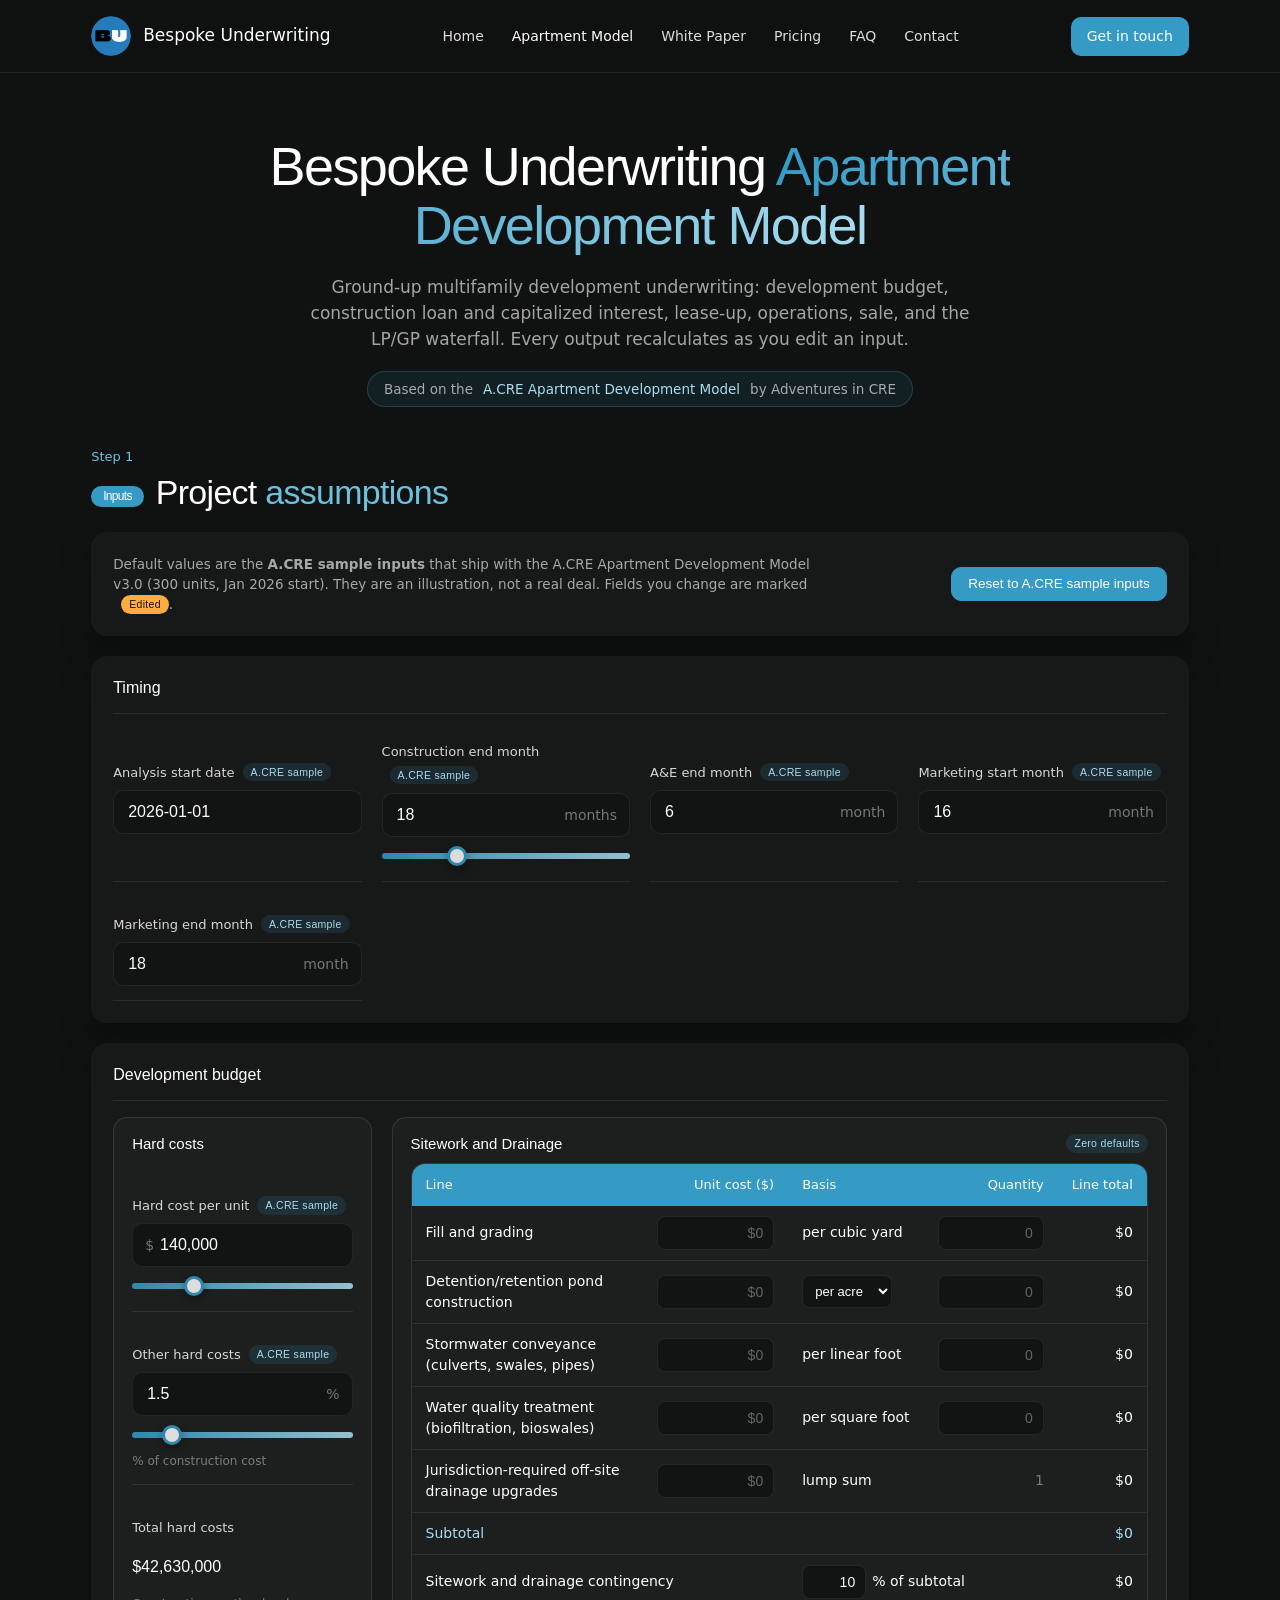
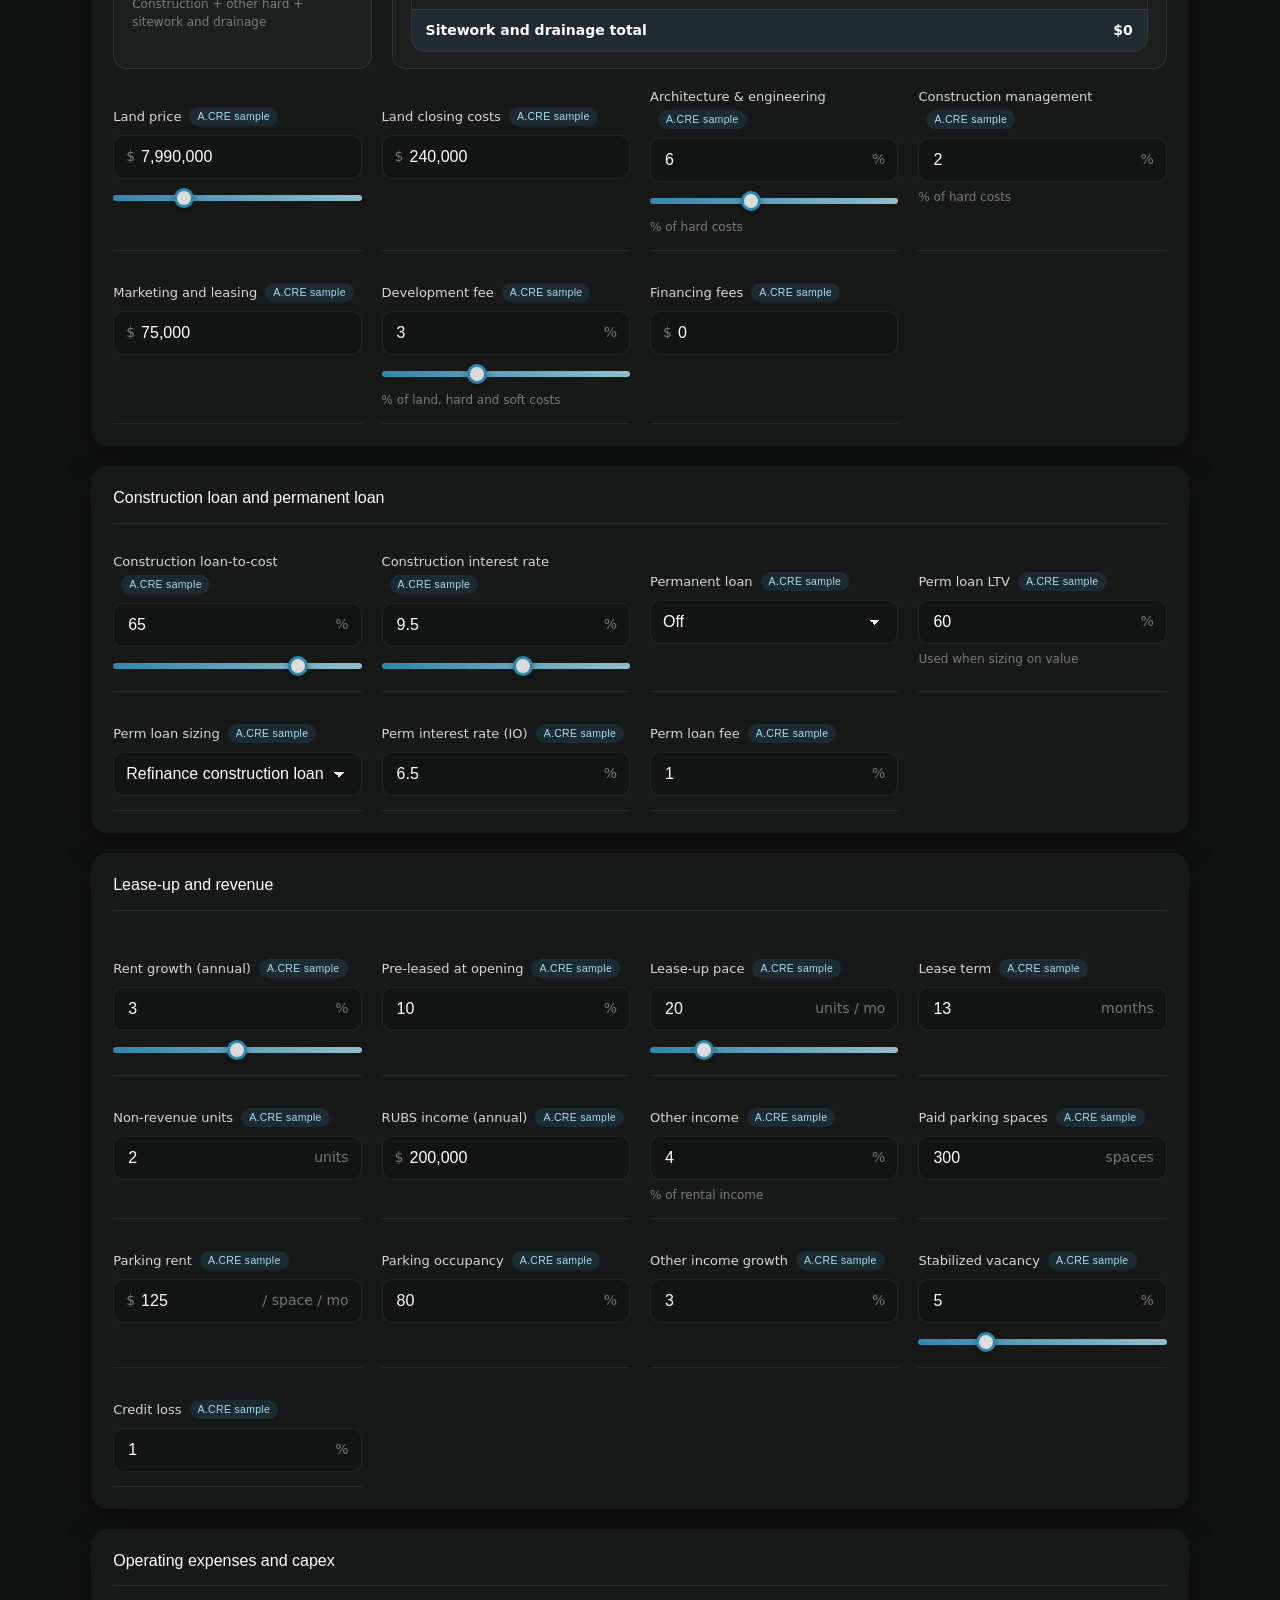
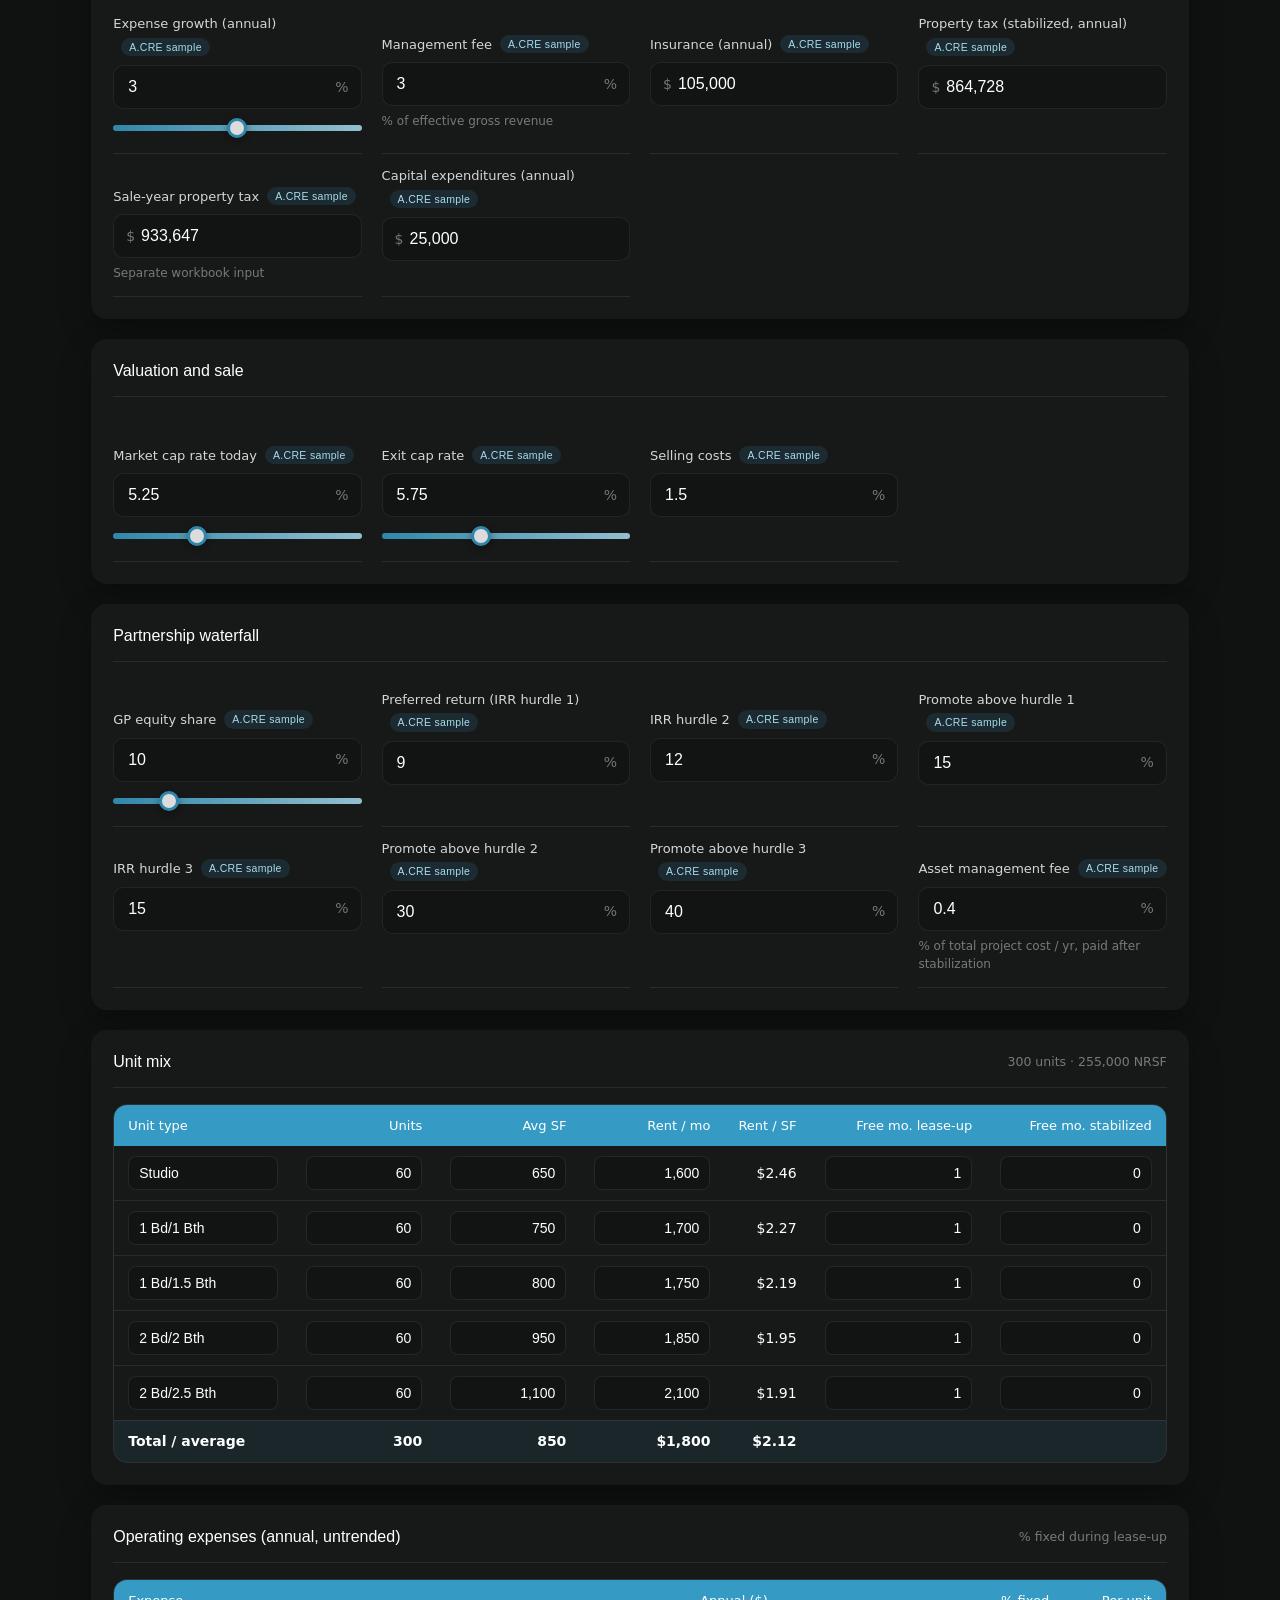
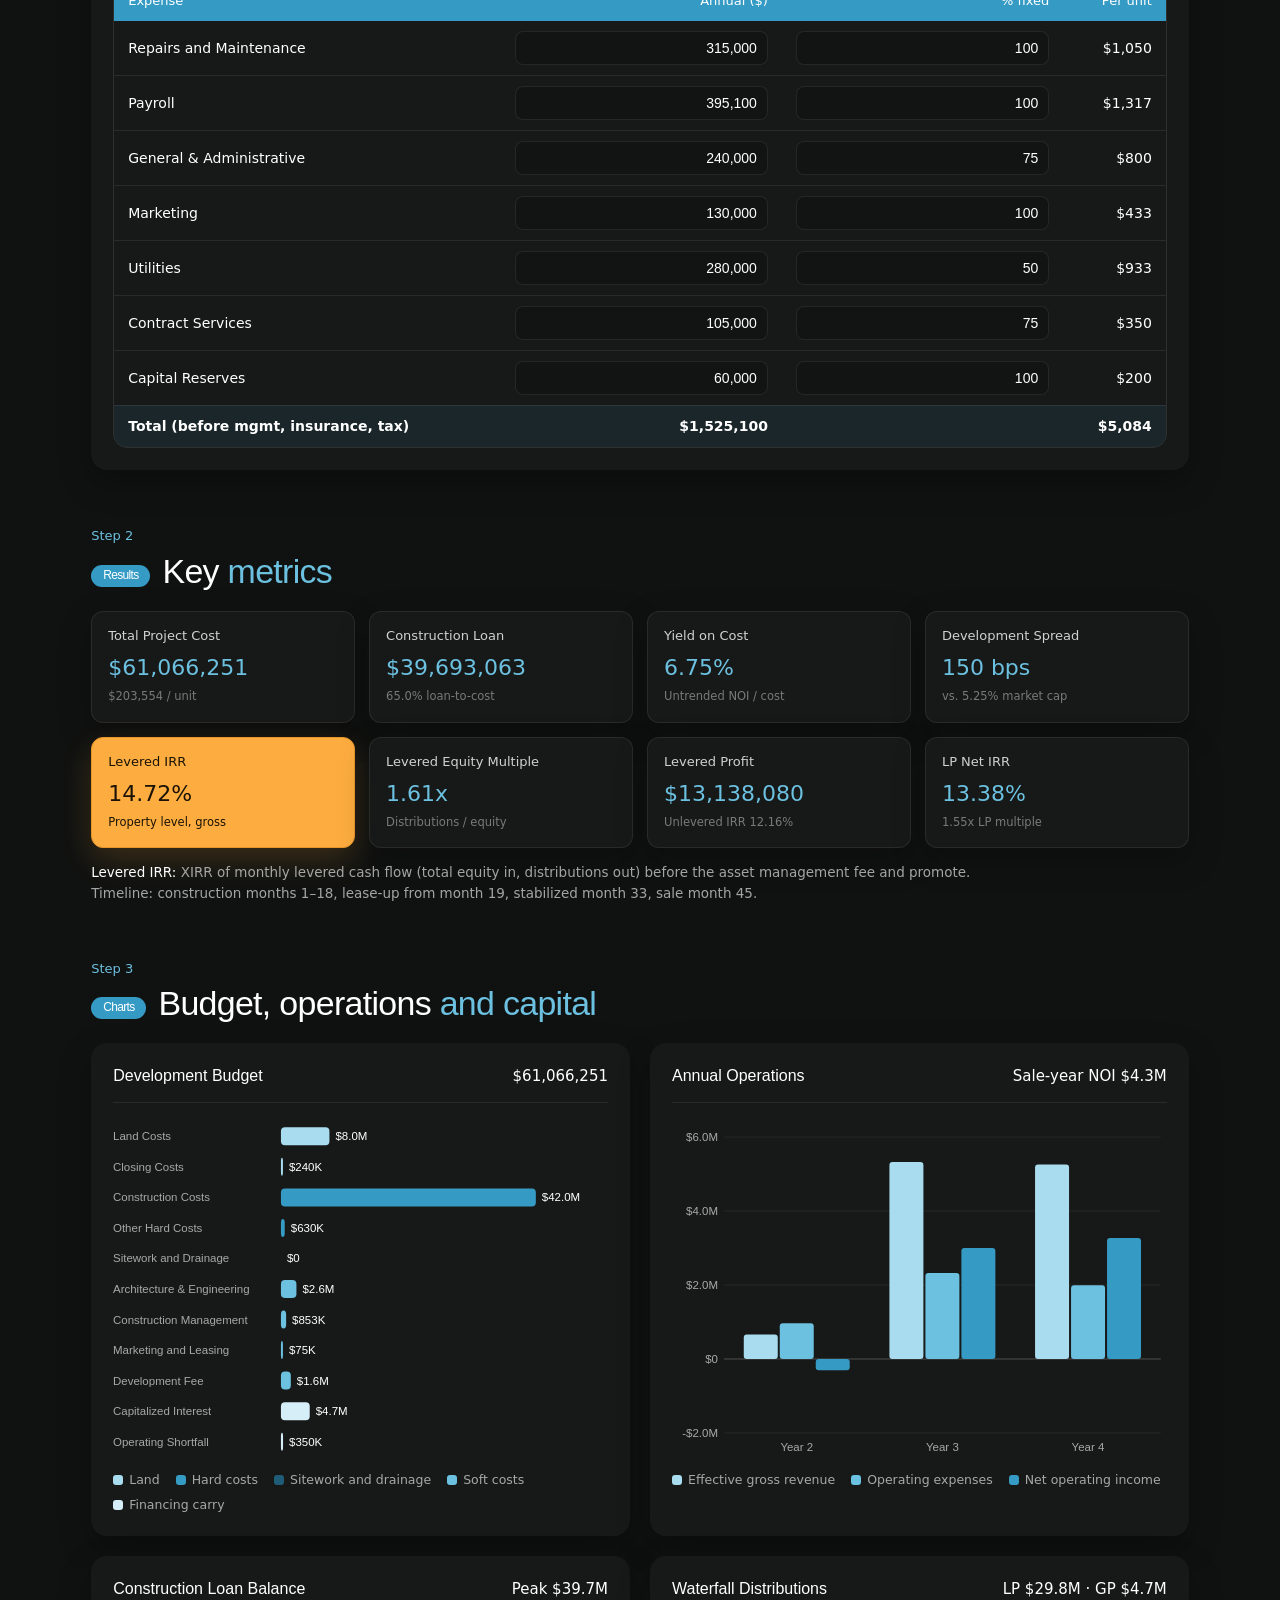
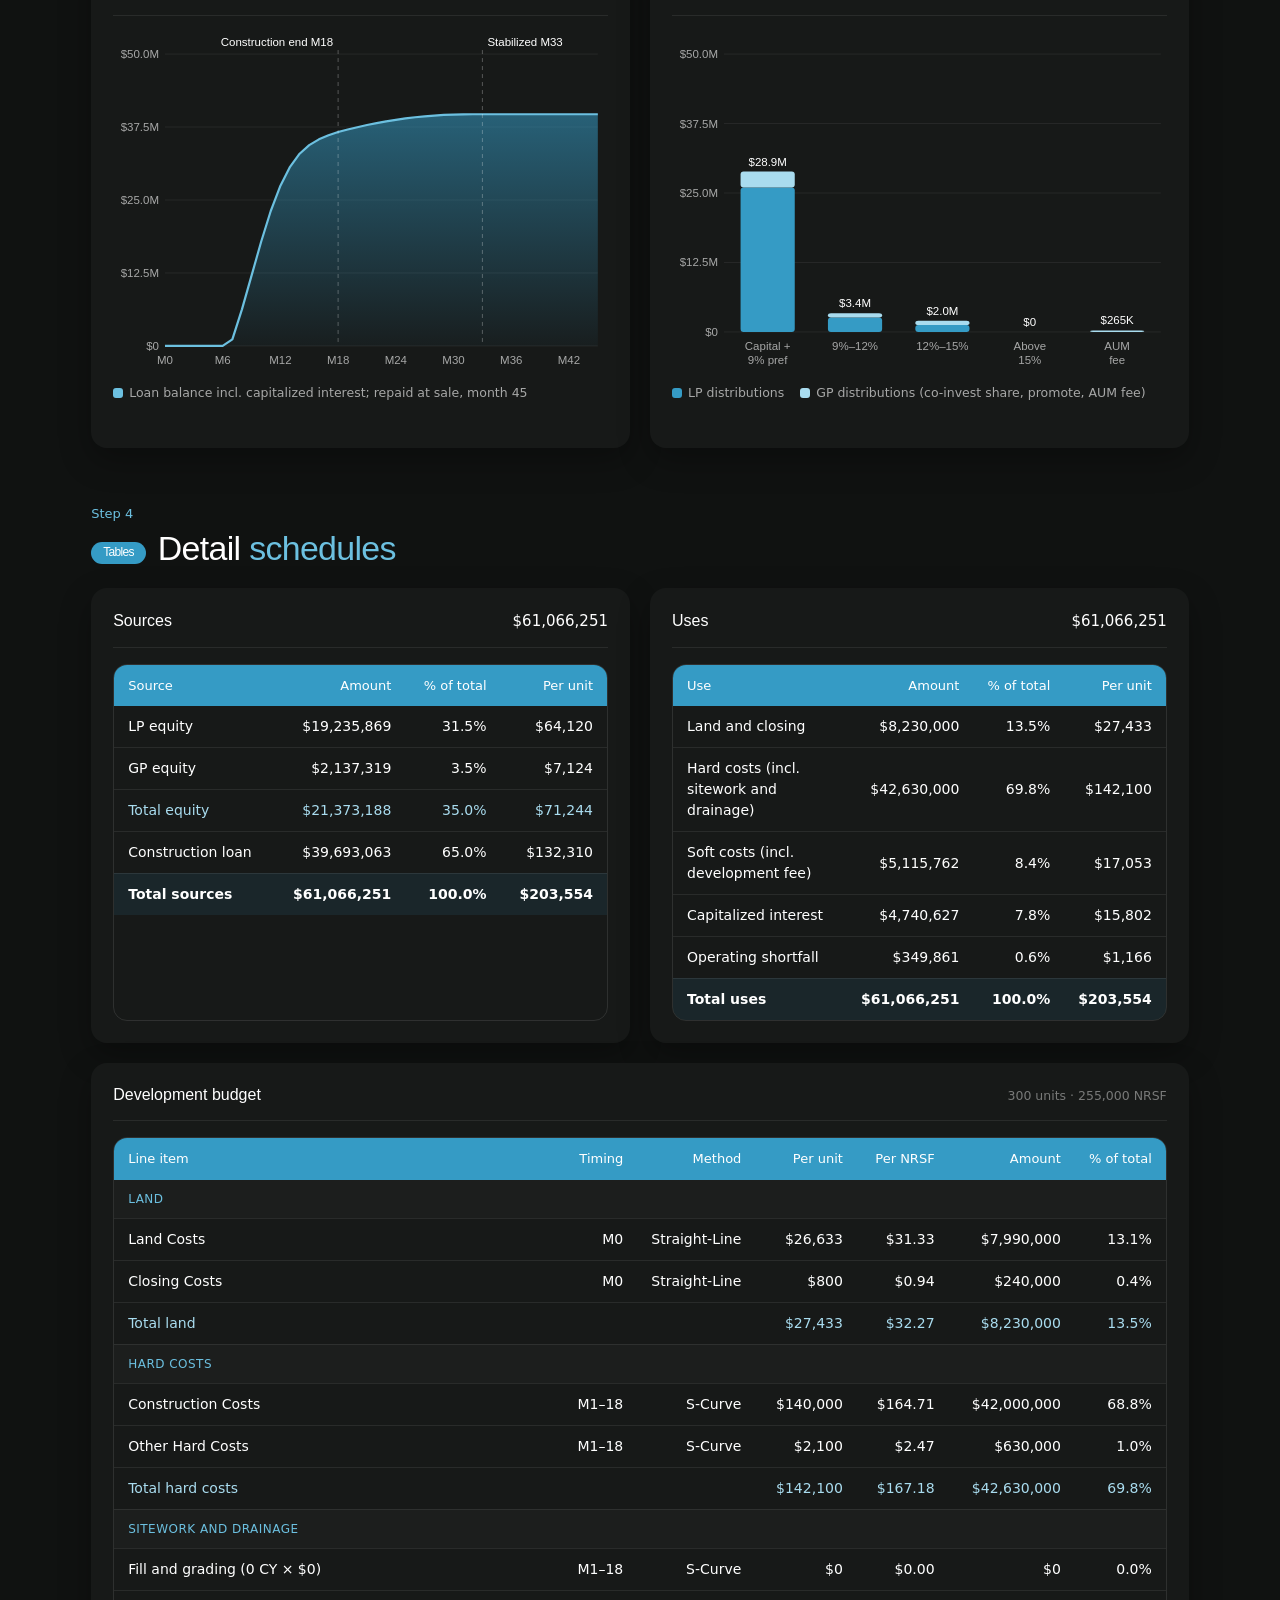
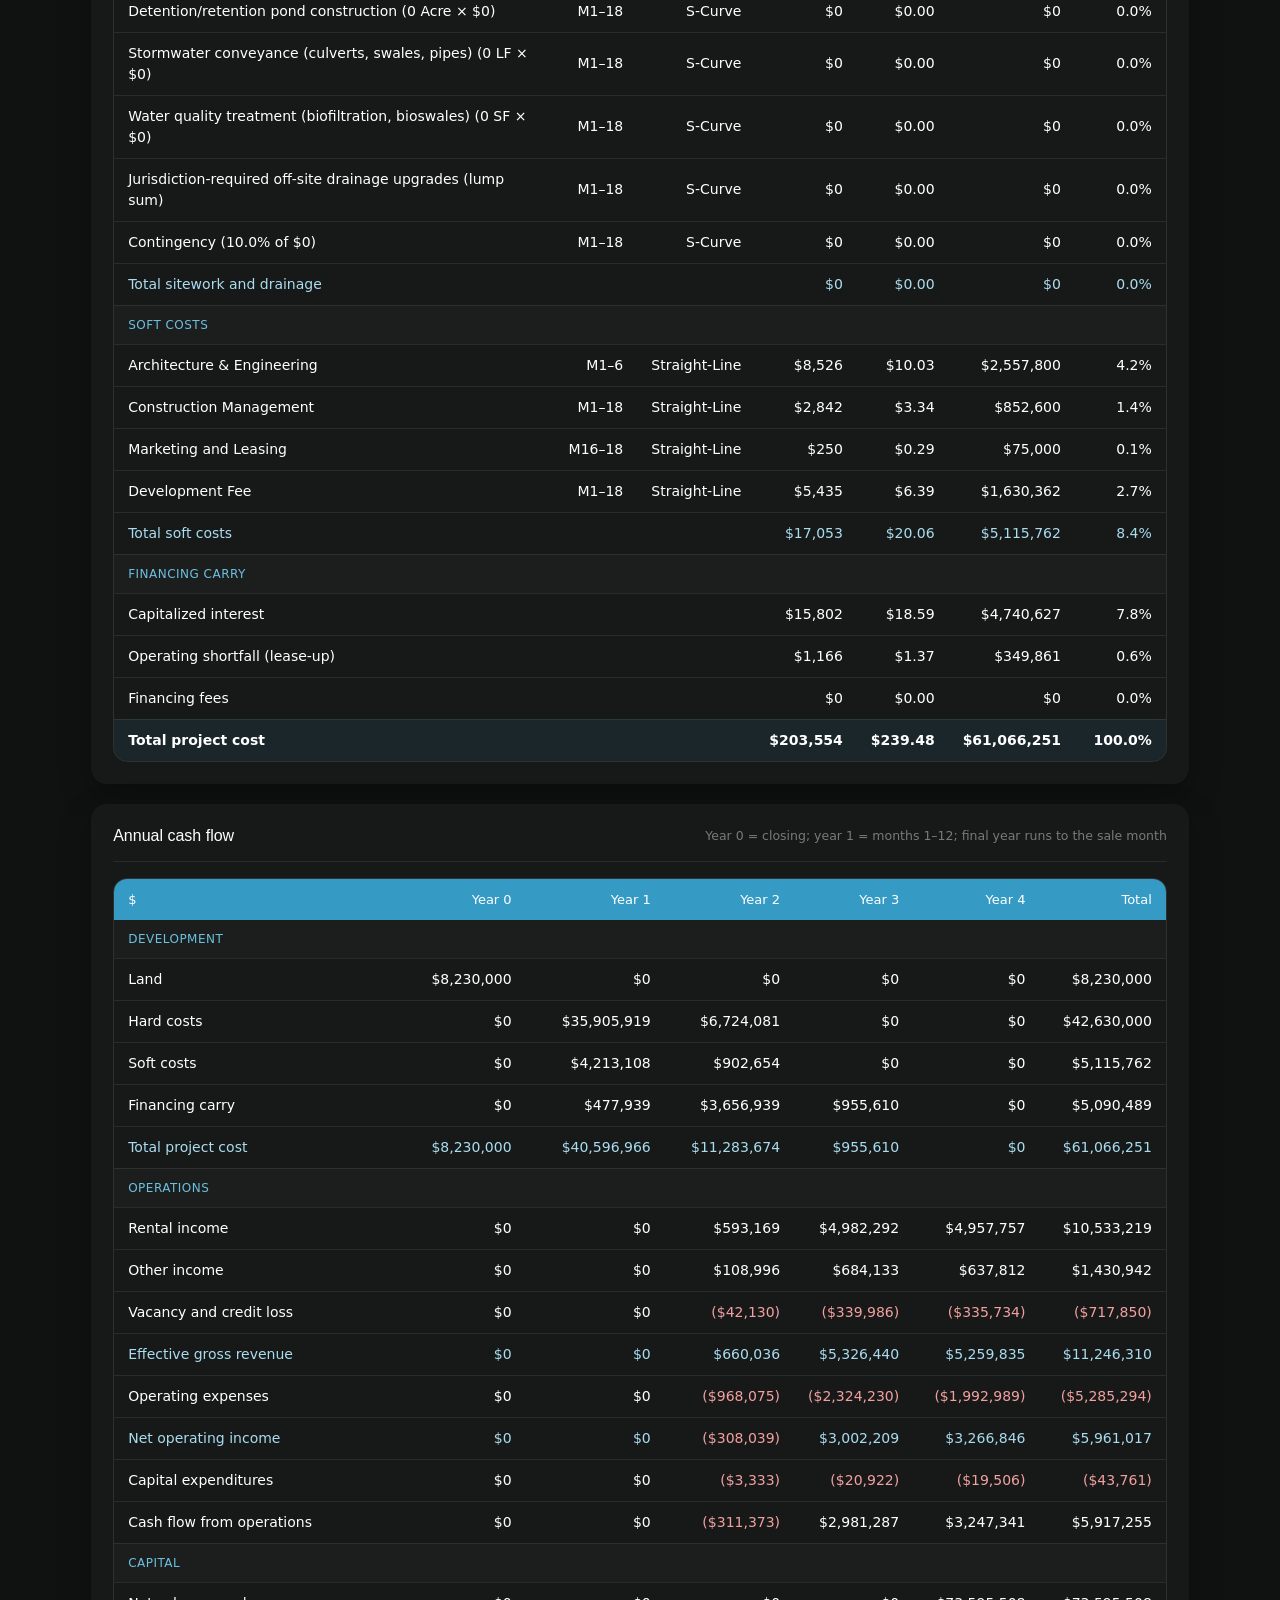
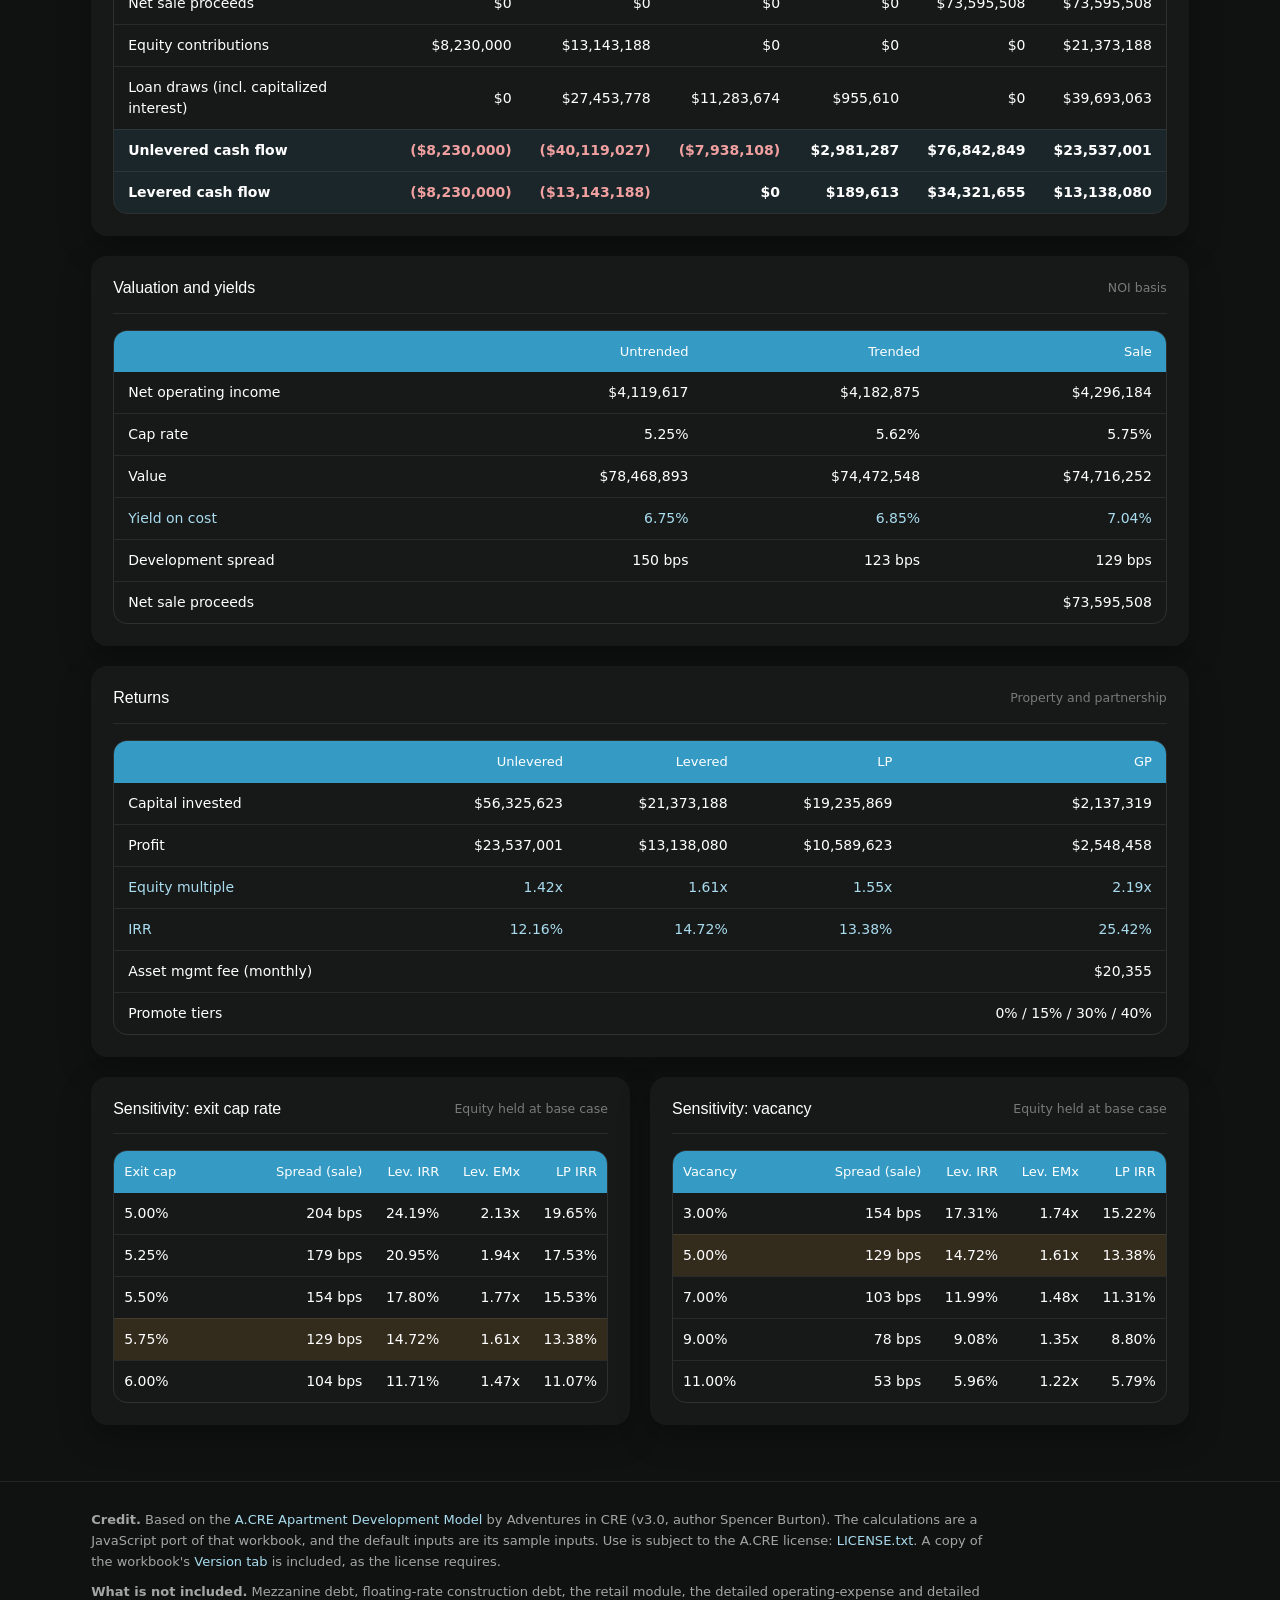
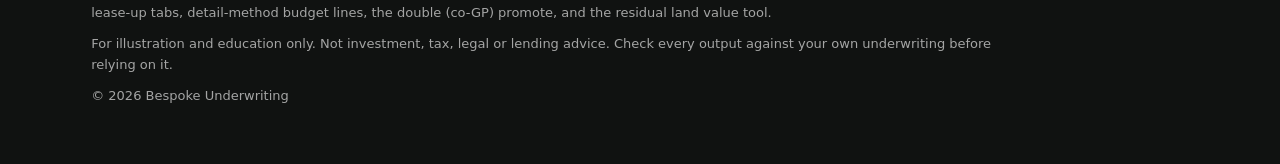
==== index.html @ 38a48caa "Bespoke Underwriting Apartment Development Model (based on the A.CRE Apartment Development Model)" ====
<!doctype html>
<html lang="en">
<head>
<meta charset="utf-8">
<meta name="viewport" content="width=device-width,initial-scale=1">
<meta name="robots" content="noindex,nofollow">
<title>Bespoke Underwriting Apartment Development Model</title>
<meta name="description" content="Ground-up apartment development underwriting in the browser: budget, construction loan, lease-up, operations, sale and LP/GP waterfall. Based on the A.CRE Apartment Development Model by Adventures in CRE.">
<link rel="icon" href="favicon.ico" sizes="any"><link rel="icon" type="image/svg+xml" href="favicon.svg">
<link rel="preconnect" href="https://api.fontshare.com" crossorigin>
<link rel="stylesheet" href="https://api.fontshare.com/v2/css?f[]=switzer@400,500,600&display=swap">
<link rel="stylesheet" href="css/app.css">
</head>
<body>
<header class="sitebar" id="sitebar">
  <div class="w sitebar-in">
    <a class="brand" href="https://bespokeunderwriting.com/"><img src="icons/bu-mark.png" alt="" width="40" height="40">Bespoke Underwriting</a>
    <nav class="nav" id="nav" aria-label="Main">
      <a href="https://bespokeunderwriting.com/">Home</a>
      <a href="./" aria-current="page">Apartment Model</a>
      <a href="https://bespokeunderwriting.com/whitepaper/">White Paper</a>
      <a href="https://bespokeunderwriting.com/#pricing">Pricing</a>
      <a href="https://bespokeunderwriting.com/#faq">FAQ</a>
      <a href="https://bespokeunderwriting.com/#contact">Contact</a>
    </nav>
    <a class="cta" href="https://bespokeunderwriting.com/#contact">Get in touch</a>
    <button class="menu-btn" id="menuBtn" aria-label="Menu" aria-expanded="false"><span></span><span></span><span></span></button>
  </div>
</header>

<main class="w">
  <section class="hero">
    <h1>Bespoke Underwriting <span class="accent">Apartment Development Model</span></h1>
    <p class="lede">Ground-up multifamily development underwriting: development budget, construction loan and capitalized interest, lease-up, operations, sale, and the LP/GP waterfall. Every output recalculates as you edit an input.</p>
    <div class="credit">Based on the <a href="https://www.adventuresincre.com/apartment-development-model/" target="_blank" rel="noopener">A.CRE Apartment Development Model</a> by Adventures in CRE</div>
  </section>

  <!-- 1. Inputs -->
  <section class="sec" id="inputs">
    <div class="sec-head">
      <div><span class="eyebrow">Step 1</span><h2><span class="pill">Inputs</span>Project <span class="accent">assumptions</span></h2></div>
    </div>
    <div class="stack">
      <div class="card input-bar">
        <p>Default values are the <b>A.CRE sample inputs</b> that ship with the A.CRE Apartment Development Model v3.0 (300 units, Jan 2026 start). They are an illustration, not a real deal. Fields you change are marked <span class="est edited">Edited</span>.</p>
        <button class="btn primary" id="resetBtn" type="button">Reset to A.CRE sample inputs</button>
      </div>
      <div id="inputGroups" class="stack"></div>
      <div class="card"><div class="card-h"><h3>Unit mix</h3><span class="note" id="umNote"></span></div><div class="tw scroll"><table class="t" id="unitMix"></table></div></div>
      <div class="card"><div class="card-h"><h3>Operating expenses (annual, untrended)</h3><span class="note">% fixed during lease-up</span></div><div class="tw scroll"><table class="t" id="opexTbl"></table></div></div>
    </div>
  </section>

  <!-- 2. KPIs -->
  <section class="sec" id="results">
    <div class="sec-head">
      <div><span class="eyebrow">Step 2</span><h2><span class="pill">Results</span>Key <span class="accent">metrics</span></h2></div>
    </div>
    <div class="kpis" id="kpis"></div>
    <p class="kpi-def" id="kpiDef"></p>
    <p class="warn" id="warn" hidden></p>
  </section>

  <!-- 3. Charts -->
  <section class="sec" id="charts">
    <div class="sec-head"><div><span class="eyebrow">Step 3</span><h2><span class="pill">Charts</span>Budget, operations <span class="accent">and capital</span></h2></div></div>
    <div class="charts">
      <div class="card chart-card"><div class="card-h"><h3>Development Budget</h3><span class="v" id="c1v"></span></div><div class="chart" id="chBudget"></div><div class="legend" id="lgBudget"></div></div>
      <div class="card chart-card"><div class="card-h"><h3>Annual Operations</h3><span class="v" id="c2v"></span></div><div class="chart" id="chOps"></div><div class="legend" id="lgOps"></div></div>
      <div class="card chart-card"><div class="card-h"><h3>Construction Loan Balance</h3><span class="v" id="c3v"></span></div><div class="chart" id="chLoan"></div><div class="legend" id="lgLoan"></div></div>
      <div class="card chart-card"><div class="card-h"><h3>Waterfall Distributions</h3><span class="v" id="c4v"></span></div><div class="chart" id="chWf"></div><div class="legend" id="lgWf"></div></div>
    </div>
  </section>

  <!-- 4. Tables -->
  <section class="sec" id="tables">
    <div class="sec-head"><div><span class="eyebrow">Step 4</span><h2><span class="pill">Tables</span>Detail <span class="accent">schedules</span></h2></div></div>
    <div class="stack">
      <div class="pair">
        <div class="card"><div class="card-h"><h3>Sources</h3><span class="v" id="srcTot"></span></div><div class="tw scroll"><table class="t" id="tSources"></table></div></div>
        <div class="card"><div class="card-h"><h3>Uses</h3><span class="v" id="useTot"></span></div><div class="tw scroll"><table class="t" id="tUses"></table></div></div>
      </div>
      <div class="card"><div class="card-h"><h3>Development budget</h3><span class="note" id="budNote"></span></div><div class="tw scroll"><table class="t" id="tBudget"></table></div></div>
      <div class="card"><div class="card-h"><h3>Annual cash flow</h3><span class="note">Year 0 = closing; year 1 = months 1–12; final year runs to the sale month</span></div><div class="tw scroll"><table class="t" id="tAnnual"></table></div></div>
      <div class="card"><div class="card-h"><h3>Valuation and yields</h3><span class="note">NOI basis</span></div><div class="tw scroll"><table class="t" id="tVal"></table></div></div>
      <div class="card"><div class="card-h"><h3>Returns</h3><span class="note">Property and partnership</span></div><div class="tw scroll"><table class="t" id="tRet"></table></div></div>
      <div class="pair">
        <div class="card"><div class="card-h"><h3>Sensitivity: exit cap rate</h3><span class="note">Equity held at base case</span></div><div class="tw scroll"><table class="t tight" id="tSensCap"></table></div></div>
        <div class="card"><div class="card-h"><h3>Sensitivity: vacancy</h3><span class="note">Equity held at base case</span></div><div class="tw scroll"><table class="t tight" id="tSensVac"></table></div></div>
      </div>
    </div>
  </section>
</main>

<footer class="foot">
  <div class="w">
    <p><b>Credit.</b> Based on the <a href="https://www.adventuresincre.com/apartment-development-model/" target="_blank" rel="noopener">A.CRE Apartment Development Model</a> by Adventures in CRE (v3.0, author Spencer Burton). The calculations are a JavaScript port of that workbook, and the default inputs are its sample inputs. Use is subject to the A.CRE license: <a href="LICENSE.txt">LICENSE.txt</a>. A copy of the workbook's <a href="version.html">Version tab</a> is included, as the license requires.</p>
    <p><b>What is not included.</b> Mezzanine debt, floating-rate construction debt, the retail module, the detailed operating-expense and detailed lease-up tabs, detail-method budget lines, the double (co-GP) promote, and the residual land value tool.</p>
    <p>For illustration and education only. Not investment, tax, legal or lending advice. Check every output against your own underwriting before relying on it.</p>
    <p>© <span id="yr"></span> Bespoke Underwriting</p>
  </div>
</footer>
<script src="js/acre-model.js"></script>
<script src="js/app.js"></script>
</body>
</html>
---- css/app.css ----
/* Bespoke Underwriting — apartment development model. Visual tokens follow bespokeunderwriting.com/core */
:root{--bg:#101211;--card:#171918;--card2:#1c1f1e;--in:#121413;--blue:#359BC5;--blue2:#6CC0E0;--blue3:#A9DCEF;--blue4:#D6EEF7;--orange:#FDAD3F;--orange2:#E8952A;--line:rgba(255,255,255,.08);--soft:rgba(255,255,255,.62);--mute:rgba(255,255,255,.42);--g:clamp(16px,4vw,56px);--r:16px}
*{box-sizing:border-box}
html{-webkit-text-size-adjust:100%}
html,body{margin:0;background:var(--bg);color:#fff;overflow-x:hidden}
body{font:400 15px/1.5 "Switzer",system-ui,-apple-system,"Segoe UI",sans-serif;-webkit-font-smoothing:antialiased}
a{color:var(--blue2);text-decoration:none}a:hover{text-decoration:underline}
.w{max-width:1200px;margin:0 auto;padding:0 var(--g)}
/* site bar (same menu as /core) */
.sitebar{position:sticky;top:0;z-index:20;background:rgba(16,18,17,.92);backdrop-filter:blur(10px);-webkit-backdrop-filter:blur(10px);border-bottom:1px solid var(--line)}
.sitebar-in{display:flex;align-items:center;justify-content:space-between;height:72px;gap:16px}
.brand{display:flex;align-items:center;gap:12px;color:#fff;font-weight:500;font-size:17px;white-space:nowrap}.brand:hover{text-decoration:none}
.brand img{width:40px;height:40px;border-radius:50%}
.nav{display:flex;gap:28px;font-size:14px}.nav a{color:rgba(255,255,255,.86)}.nav a[aria-current]{color:#fff;font-weight:500}
.cta{background:var(--blue);color:#fff;border-radius:10px;padding:9px 16px;font-size:14px;font-weight:500;white-space:nowrap}.cta:hover{text-decoration:none;filter:brightness(1.08)}
.menu-btn{display:none;background:none;border:0;padding:8px;cursor:pointer}.menu-btn span{display:block;width:22px;height:2px;background:#fff;margin:5px 0;border-radius:2px}
@media(max-width:900px){.nav{display:none;position:absolute;top:72px;left:0;right:0;flex-direction:column;gap:0;background:#141615;border-bottom:1px solid var(--line);padding:8px var(--g) 16px}.nav a{padding:10px 0}.sitebar.open .nav{display:flex}.menu-btn{display:block}.cta{display:none}}
/* hero */
.hero{text-align:center;padding:64px 0 40px}
.hero h1{font:500 clamp(30px,3.2vw + 14px,54px)/1.1 "Switzer",sans-serif;letter-spacing:-.03em;margin:0 auto;max-width:15em}
.hero h1 .accent{background:linear-gradient(90deg,#359BC5,#A9DCEF);-webkit-background-clip:text;background-clip:text;color:transparent}
.lede{color:var(--soft);font-size:17px;line-height:1.55;max-width:40em;margin:18px auto 0}
.credit{margin:18px auto 0;display:inline-flex;align-items:center;gap:10px;flex-wrap:wrap;justify-content:center;font-size:13.5px;color:var(--soft);background:rgba(53,155,197,.10);border:1px solid rgba(53,155,197,.28);border-radius:999px;padding:7px 16px}
.credit a{color:var(--blue3);font-weight:500}
/* section heads */
.sec{margin:0 0 56px}
.sec-head{display:flex;align-items:baseline;justify-content:space-between;gap:16px;margin:0 0 20px;flex-wrap:wrap}
.sec-head h2{font:500 clamp(24px,1.4vw + 16px,34px)/1.15 "Switzer",sans-serif;letter-spacing:-.02em;margin:0}
.sec-head h2 .accent{color:var(--blue2)}
.eyebrow{display:block;color:var(--blue2);font-size:13px;margin:0 0 6px}
.pill{display:inline-flex;align-items:center;background:var(--blue);color:#fff;border-radius:999px;font-size:12px;font-weight:500;padding:4px 12px;margin-right:12px;vertical-align:4px}
/* cards */
.card{background:var(--card);border-radius:var(--r);box-shadow:0 12px 32px rgba(0,0,0,.30);padding:22px;min-width:0}
.card-h{display:flex;justify-content:space-between;align-items:center;gap:12px;padding:0 0 14px;margin:0 0 16px;border-bottom:1px solid var(--line)}
.card-h h3{font:500 16px/1.3 "Switzer",sans-serif;margin:0}
.card-h .v{font-weight:500;font-variant-numeric:tabular-nums;white-space:nowrap}
.card-h .note{color:var(--mute);font-size:12.5px}
.stack{display:grid;gap:20px}
.pair{display:grid;grid-template-columns:1fr 1fr;gap:20px;align-items:stretch}
.pair>.card{display:flex;flex-direction:column}
@media(max-width:900px){.pair{grid-template-columns:1fr}}
/* inputs */
.est{display:inline-block;margin-left:8px;padding:2px 8px;border-radius:999px;font:500 10.5px/1.4 "Switzer",sans-serif;letter-spacing:.03em;color:var(--blue3);background:rgba(53,155,197,.14);vertical-align:1px;white-space:nowrap}
.est.edited{color:#1a1206;background:var(--orange)}
.fields{display:grid;grid-template-columns:repeat(4,minmax(0,1fr));column-gap:20px}
@media(max-width:1100px){.fields{grid-template-columns:repeat(3,minmax(0,1fr))}}
@media(max-width:820px){.fields{grid-template-columns:repeat(2,minmax(0,1fr))}}
@media(max-width:520px){.fields{grid-template-columns:1fr}}
.fld{padding:12px 0 14px;border-bottom:1px solid var(--line);min-width:0;display:flex;flex-direction:column}
.fld label{font-size:13px;color:rgba(255,255,255,.82);margin:0 0 8px;display:flex;align-items:center;flex-wrap:wrap;row-gap:4px;min-height:22px}
.fld .box{display:flex;align-items:center;background:var(--in);border:1px solid rgba(255,255,255,.07);border-radius:10px;padding:0 12px;height:44px}
.fld .box:focus-within{border-color:var(--blue)}
.fld input[type=text],.fld select{flex:1 1 auto;min-width:0;width:100%;background:transparent;border:0;color:#fff;font:500 16px/1 "Switzer",sans-serif;font-variant-numeric:tabular-nums;outline:none;height:42px}
.fld select{appearance:none;-webkit-appearance:none;cursor:pointer;background-image:linear-gradient(45deg,transparent 50%,#fff 50%),linear-gradient(135deg,#fff 50%,transparent 50%);background-position:calc(100% - 10px) 19px,calc(100% - 5px) 19px;background-size:5px 5px;background-repeat:no-repeat;padding-right:18px}
.fld select option{background:#1c1f1e;color:#fff}
.fld .unit{color:var(--mute);font-size:14px;margin-left:6px;white-space:nowrap}
.fld .calc{font:500 16px/44px "Switzer",sans-serif;font-variant-numeric:tabular-nums;color:#fff;height:44px}
.fld .hint{color:var(--mute);font-size:12px;margin-top:6px}
input[type=range]{-webkit-appearance:none;appearance:none;width:100%;height:22px;background:transparent;margin:8px 0 0;cursor:pointer}
input[type=range]::-webkit-slider-runnable-track{height:6px;border-radius:6px;background:linear-gradient(90deg,#359BC5,#A9DCEF);opacity:.85}
input[type=range]::-moz-range-track{height:6px;border-radius:6px;background:linear-gradient(90deg,#359BC5,#A9DCEF)}
input[type=range]::-webkit-slider-thumb{-webkit-appearance:none;width:20px;height:20px;border-radius:50%;background:#fff;border:3px solid #359BC5;margin-top:-7px;box-shadow:0 2px 8px rgba(0,0,0,.4)}
input[type=range]::-moz-range-thumb{width:16px;height:16px;border-radius:50%;background:#fff;border:3px solid #359BC5}
input[type=range]:focus-visible{outline:2px solid #359BC5;outline-offset:2px}
.btn{background:transparent;border:1px solid rgba(255,255,255,.18);color:#fff;border-radius:10px;padding:9px 16px;font:500 13.5px/1 "Switzer",sans-serif;cursor:pointer}
.btn:hover{border-color:var(--blue2)}
.btn.primary{background:var(--blue);border-color:var(--blue)}
.input-bar{display:flex;justify-content:space-between;align-items:center;gap:12px;flex-wrap:wrap}
.input-bar p{margin:0;color:var(--soft);font-size:13.5px;max-width:52em}
/* tables (rounded, blue header) */
.tw{border:1px solid rgba(255,255,255,.10);border-radius:14px;overflow:hidden;flex:1 1 auto}
.tw.scroll{overflow-x:auto;-webkit-overflow-scrolling:touch}
table.t{width:100%;border-collapse:separate;border-spacing:0;font-variant-numeric:tabular-nums;font-size:14px}
table.t th{background:var(--blue);color:#fff;font-weight:500;text-align:left;padding:11px 14px;white-space:nowrap;font-size:13px}
table.t th.n,table.t td.n{text-align:right}
table.t td{padding:10px 14px;border-top:1px solid var(--line);white-space:nowrap}
table.t tr:first-child td{border-top:0}
table.t tr.tot td{font-weight:600;background:rgba(53,155,197,.10)}
table.t tr.sub td{font-weight:500;color:var(--blue3)}
table.t tr.grp td{color:var(--blue2);font-size:12px;letter-spacing:.04em;text-transform:uppercase;background:rgba(255,255,255,.02)}
table.t td.lbl{white-space:normal;min-width:140px}
table.t tr.hl td{background:rgba(253,173,63,.12)}
table.t input{width:100%;min-width:64px;background:var(--in);border:1px solid rgba(255,255,255,.08);border-radius:8px;color:#fff;font:500 14px/1 "Switzer",sans-serif;font-variant-numeric:tabular-nums;padding:8px 10px;text-align:right;outline:none}
table.t input.txt{text-align:left;min-width:120px}
table.t input:focus{border-color:var(--blue)}
.neg{color:#F2A0A0}
/* KPI tiles */
.kpis{display:grid;grid-template-columns:repeat(4,minmax(0,1fr));gap:14px}
@media(max-width:900px){.kpis{grid-template-columns:repeat(2,minmax(0,1fr))}}
.kpi{background:var(--card);border:1px solid var(--line);border-radius:12px;padding:14px 16px 16px;text-align:left;color:#fff;cursor:pointer;font:inherit;min-width:0;box-shadow:0 12px 32px rgba(0,0,0,.25);transition:border-color .15s,background .15s}
.kpi:hover{border-color:rgba(53,155,197,.55)}
.kpi .k{display:block;font-size:13px;color:rgba(255,255,255,.80);margin:0 0 6px}
.kpi .v{display:block;font-size:clamp(17px,1vw + 10px,22px);font-weight:500;color:var(--blue2);font-variant-numeric:tabular-nums;white-space:nowrap;overflow:hidden;text-overflow:ellipsis}
.kpi .s{display:block;font-size:11.5px;color:var(--mute);margin-top:4px}
.kpi.sel{background:var(--orange);border-color:var(--orange2);box-shadow:0 12px 32px rgba(253,173,63,.18)}
.kpi.sel .k,.kpi.sel .v,.kpi.sel .s{color:#1a1206}
.kpi-def{margin:14px 0 0;color:var(--soft);font-size:13.5px;min-height:1.5em}
.kpi-def b{color:#fff;font-weight:500}
/* charts */
.charts{display:grid;grid-template-columns:1fr 1fr;gap:20px}
@media(max-width:900px){.charts{grid-template-columns:1fr}}
.chart-card{display:flex;flex-direction:column}
.chart{flex:1 1 auto;min-height:320px;position:relative}
.chart svg{display:block;width:100%;height:100%;overflow:visible}
.legend{display:flex;flex-wrap:wrap;gap:6px 16px;margin-top:12px;font-size:12.5px;color:var(--soft)}
.legend i{display:inline-block;width:10px;height:10px;border-radius:3px;margin-right:6px;vertical-align:-1px}
svg text{fill:rgba(255,255,255,.62);font-family:"Switzer",sans-serif;font-size:11.5px}
svg .vl{fill:#fff;font-weight:500}
svg .grid{stroke:rgba(255,255,255,.07)}
svg .axis{stroke:rgba(255,255,255,.18)}
/* footer */
.foot{border-top:1px solid var(--line);margin-top:24px;padding:28px 0 48px;color:var(--soft);font-size:13px;line-height:1.6}
.foot p{margin:0 0 10px;max-width:70em}
.foot a{color:var(--blue3)}
.warn{color:var(--orange);font-size:13px;margin:10px 0 0}
/* development budget: hard costs + sitework & drainage side by side */
.hardrow{display:grid;grid-template-columns:minmax(0,1fr) minmax(0,3fr);gap:20px;align-items:stretch;margin:0 0 6px}
@media(max-width:1100px){.hardrow{grid-template-columns:1fr}}
.subp{border:1px solid rgba(255,255,255,.10);border-radius:14px;padding:16px 18px;background:var(--card2);min-width:0;display:flex;flex-direction:column}
.subp-h{display:flex;justify-content:space-between;align-items:center;gap:10px;flex-wrap:wrap;margin:0 0 10px}
.subp-h h4{font:500 15px/1.3 "Switzer",sans-serif;margin:0}
.subp .fld:last-child{border-bottom:0}
.subp .tw{flex:1 1 auto}
table.t select{background:var(--in);border:1px solid rgba(255,255,255,.08);border-radius:8px;color:#fff;font:500 13px/1 "Switzer",sans-serif;padding:7px 8px;outline:none}
table.t input::placeholder{color:rgba(255,255,255,.35)}
table.t td.fixed{color:var(--mute)}
.inl{display:inline-flex;align-items:center;gap:6px}.inl input{width:72px;min-width:0}
.fld label{min-height:40px;align-content:flex-end;align-items:flex-end}
.chart{flex:none;height:340px;min-height:0}
.legend{min-height:42px;align-content:flex-start}
@media(max-width:900px){.chart{height:300px}.legend{min-height:0}}
@media(max-width:640px){
  table.swt thead{display:none}
  table.swt,table.swt tbody{display:block}
  table.swt tr{display:grid;grid-template-columns:1fr 1fr;gap:10px 12px;padding:12px 14px;border-top:1px solid var(--line)}
  table.swt tr:first-child{border-top:0}
  table.swt td{display:block;border:0;padding:0;white-space:normal;text-align:left;min-width:0}
  table.swt td.lbl{grid-column:1/-1;font-weight:500}
  table.swt td[data-l]::before{content:attr(data-l);display:block;color:var(--mute);font-size:11.5px;margin-bottom:4px}
  table.swt td.n{text-align:left}
  table.swt input{text-align:left;min-width:0}
  table.swt tr>td:nth-child(2){order:1}table.swt tr>td:nth-child(4){order:2}table.swt tr>td:nth-child(3){order:3}table.swt tr>td:nth-child(5){order:4;font-weight:500}
  table.swt tr.sub,table.swt tr.tot{display:flex;justify-content:space-between;align-items:center}
  table.swt tr.sub td.lbl,table.swt tr.tot td.lbl{font-weight:inherit}
  table.swt tr.sub td[data-l]::before,table.swt tr.tot td[data-l]::before{display:none}
  table.swt tr.cont>td{order:0!important}
  table.swt tr.cont td.n{font-weight:500}
  table.swt tr.cont td.n::before{content:"Amount"}
}
.inl{white-space:nowrap}
@media(max-width:640px){table.swt tr.tot{background:rgba(53,155,197,.10)}table.swt tr.tot td{background:transparent}}
table.swt .inl input,.inl input{width:64px;min-width:64px;flex:0 0 64px}
table.t.tight th,table.t.tight td{padding-left:10px;padding-right:10px}
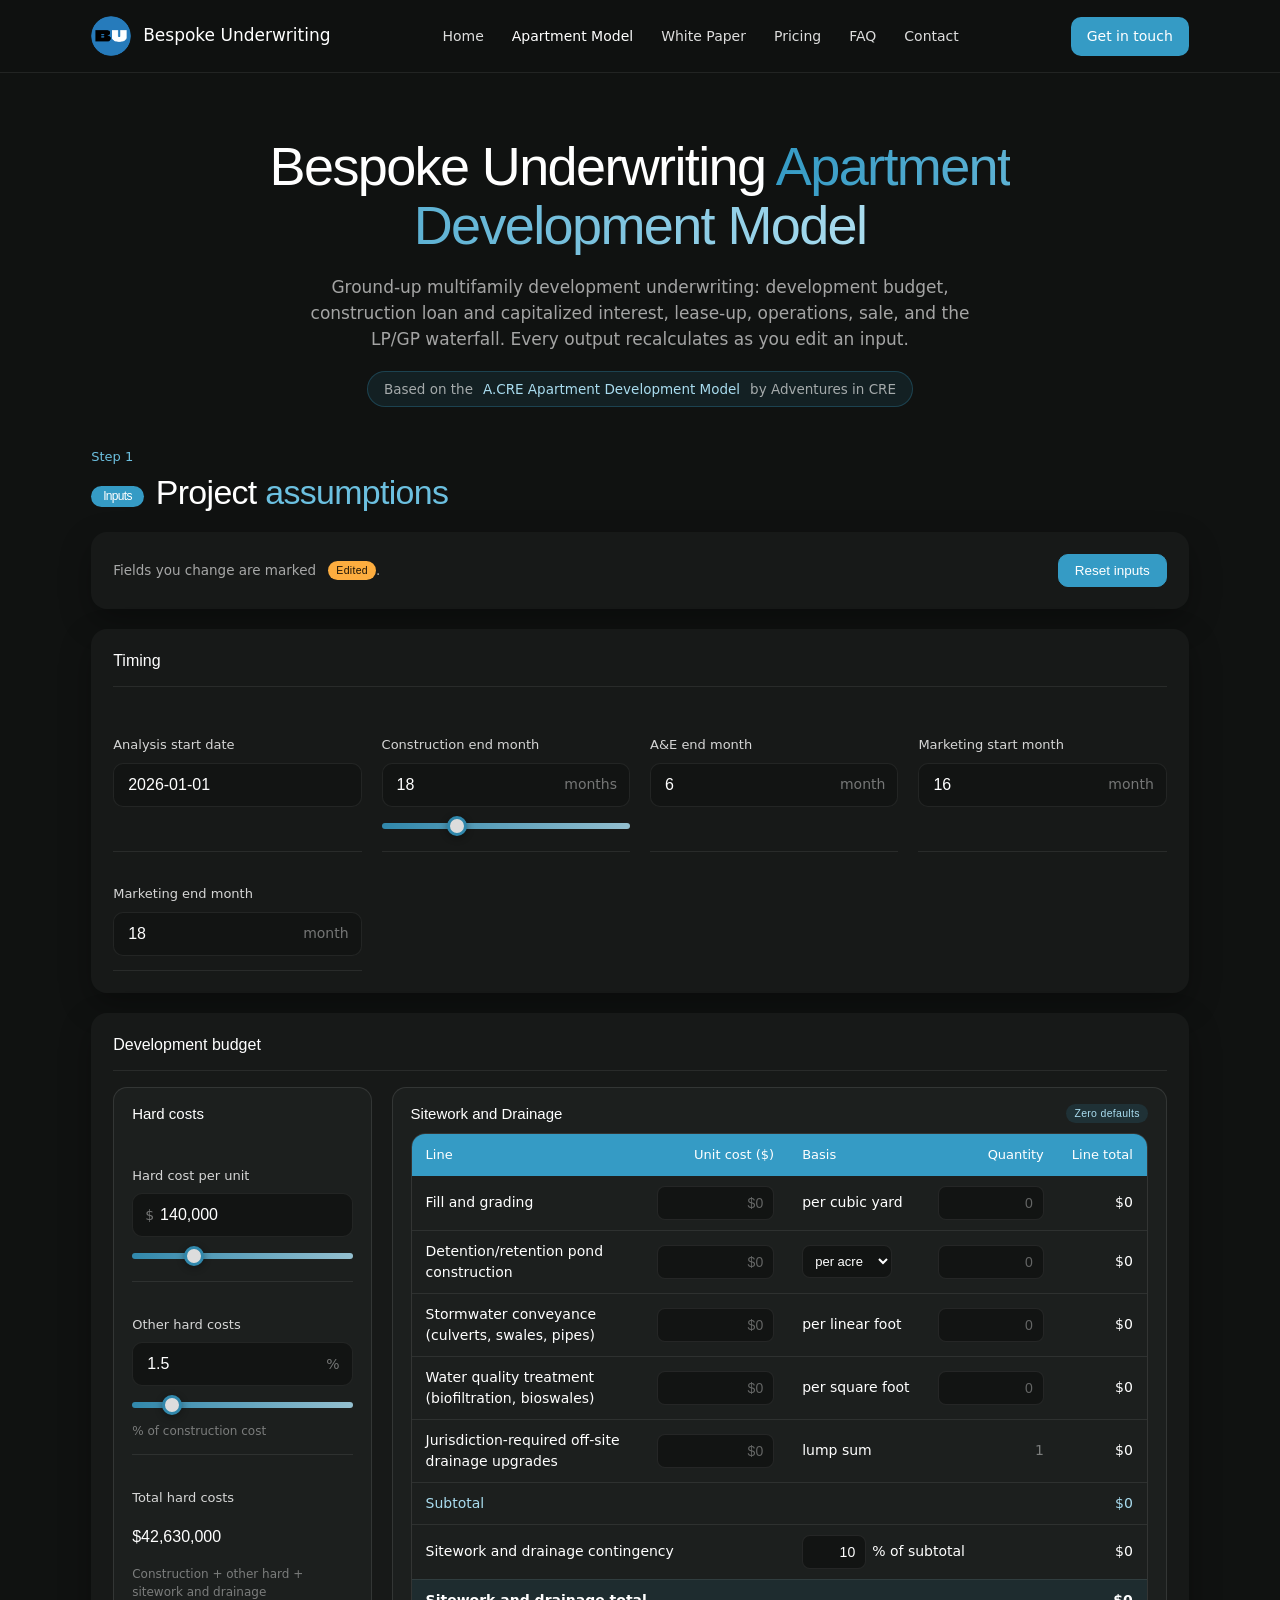
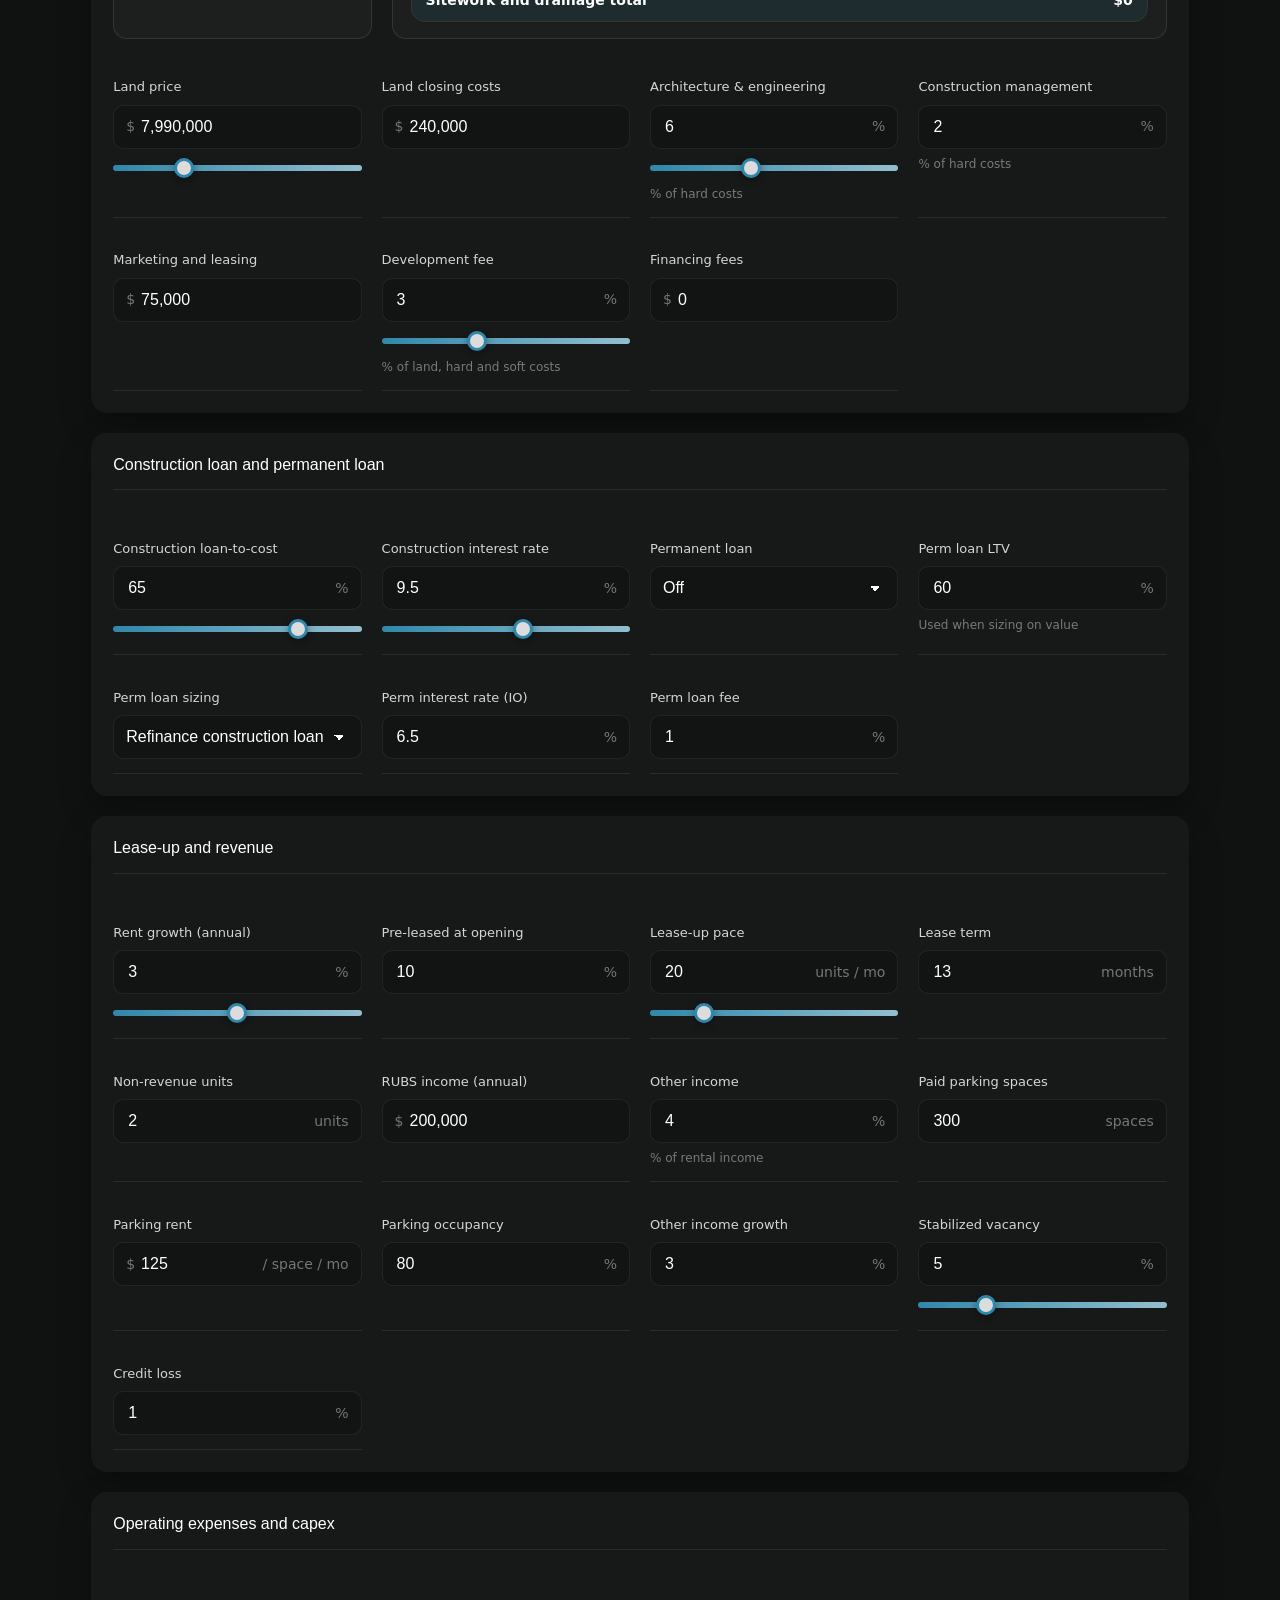
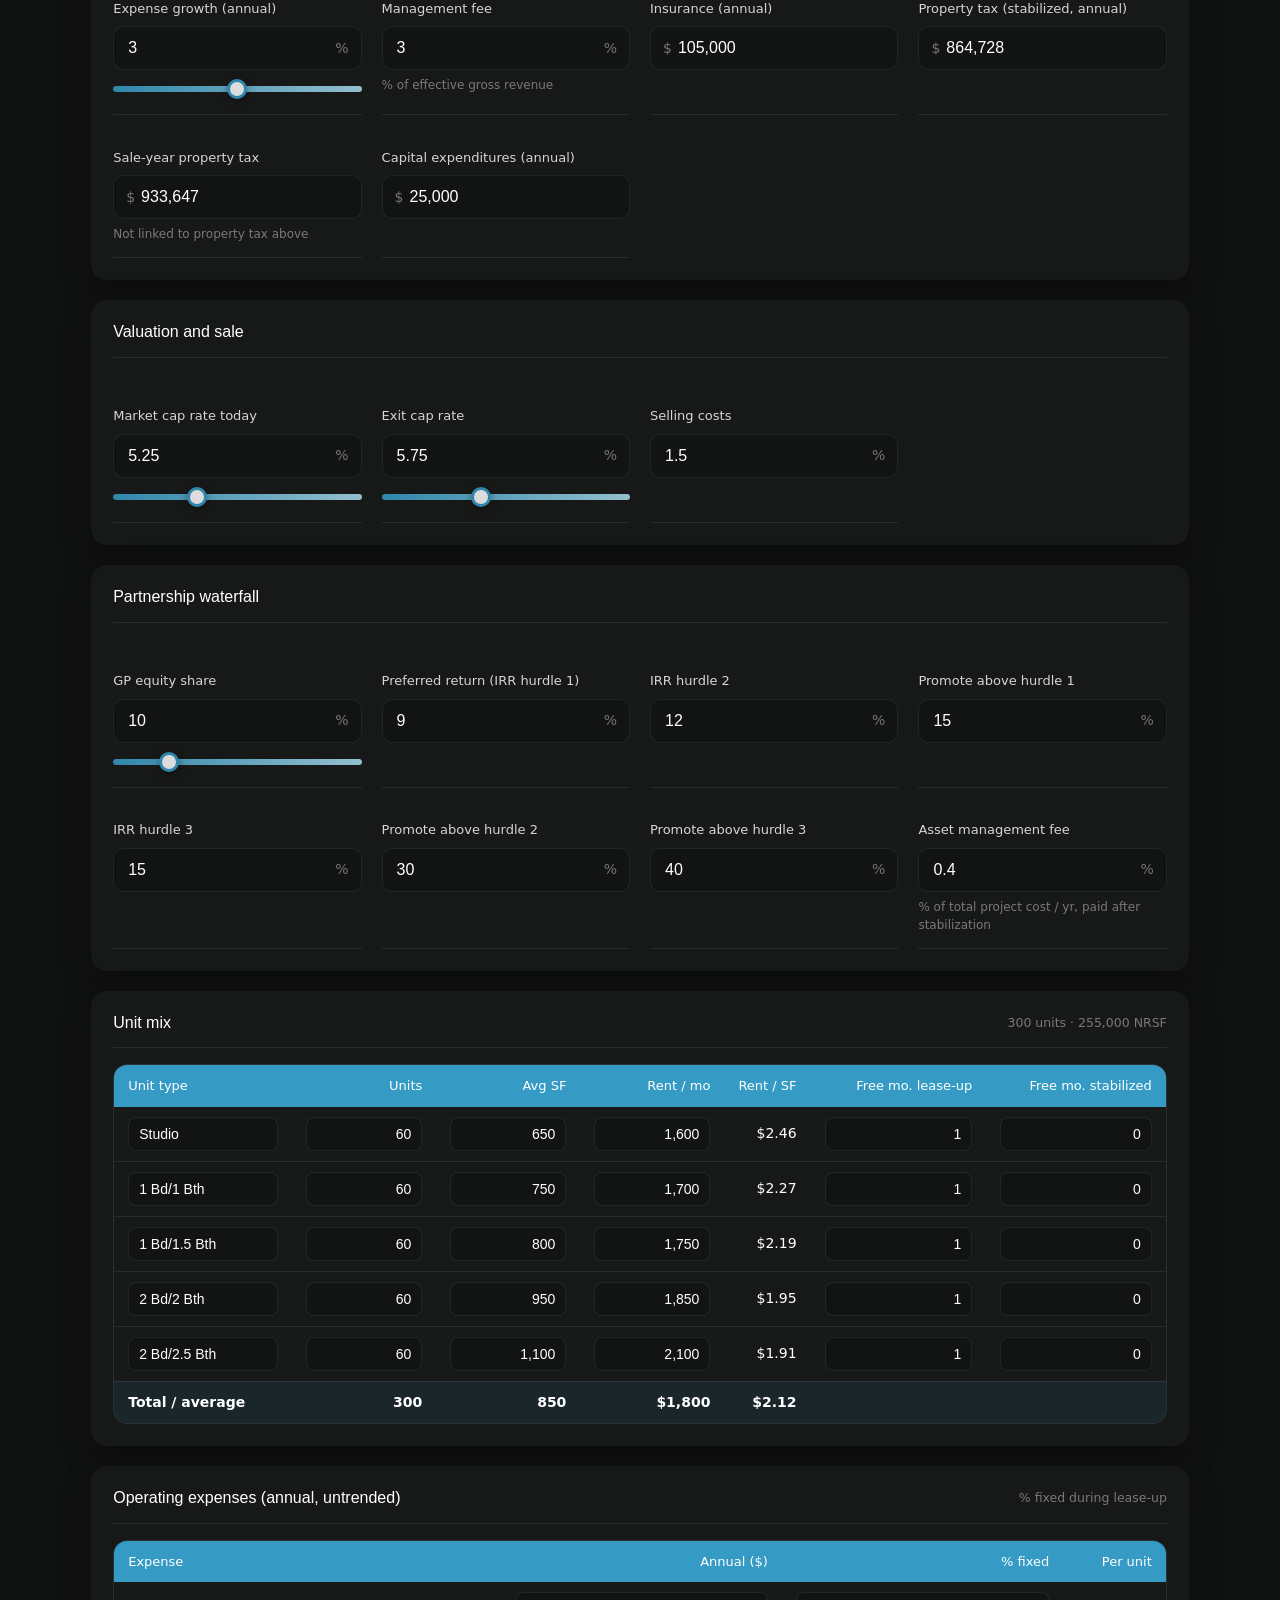
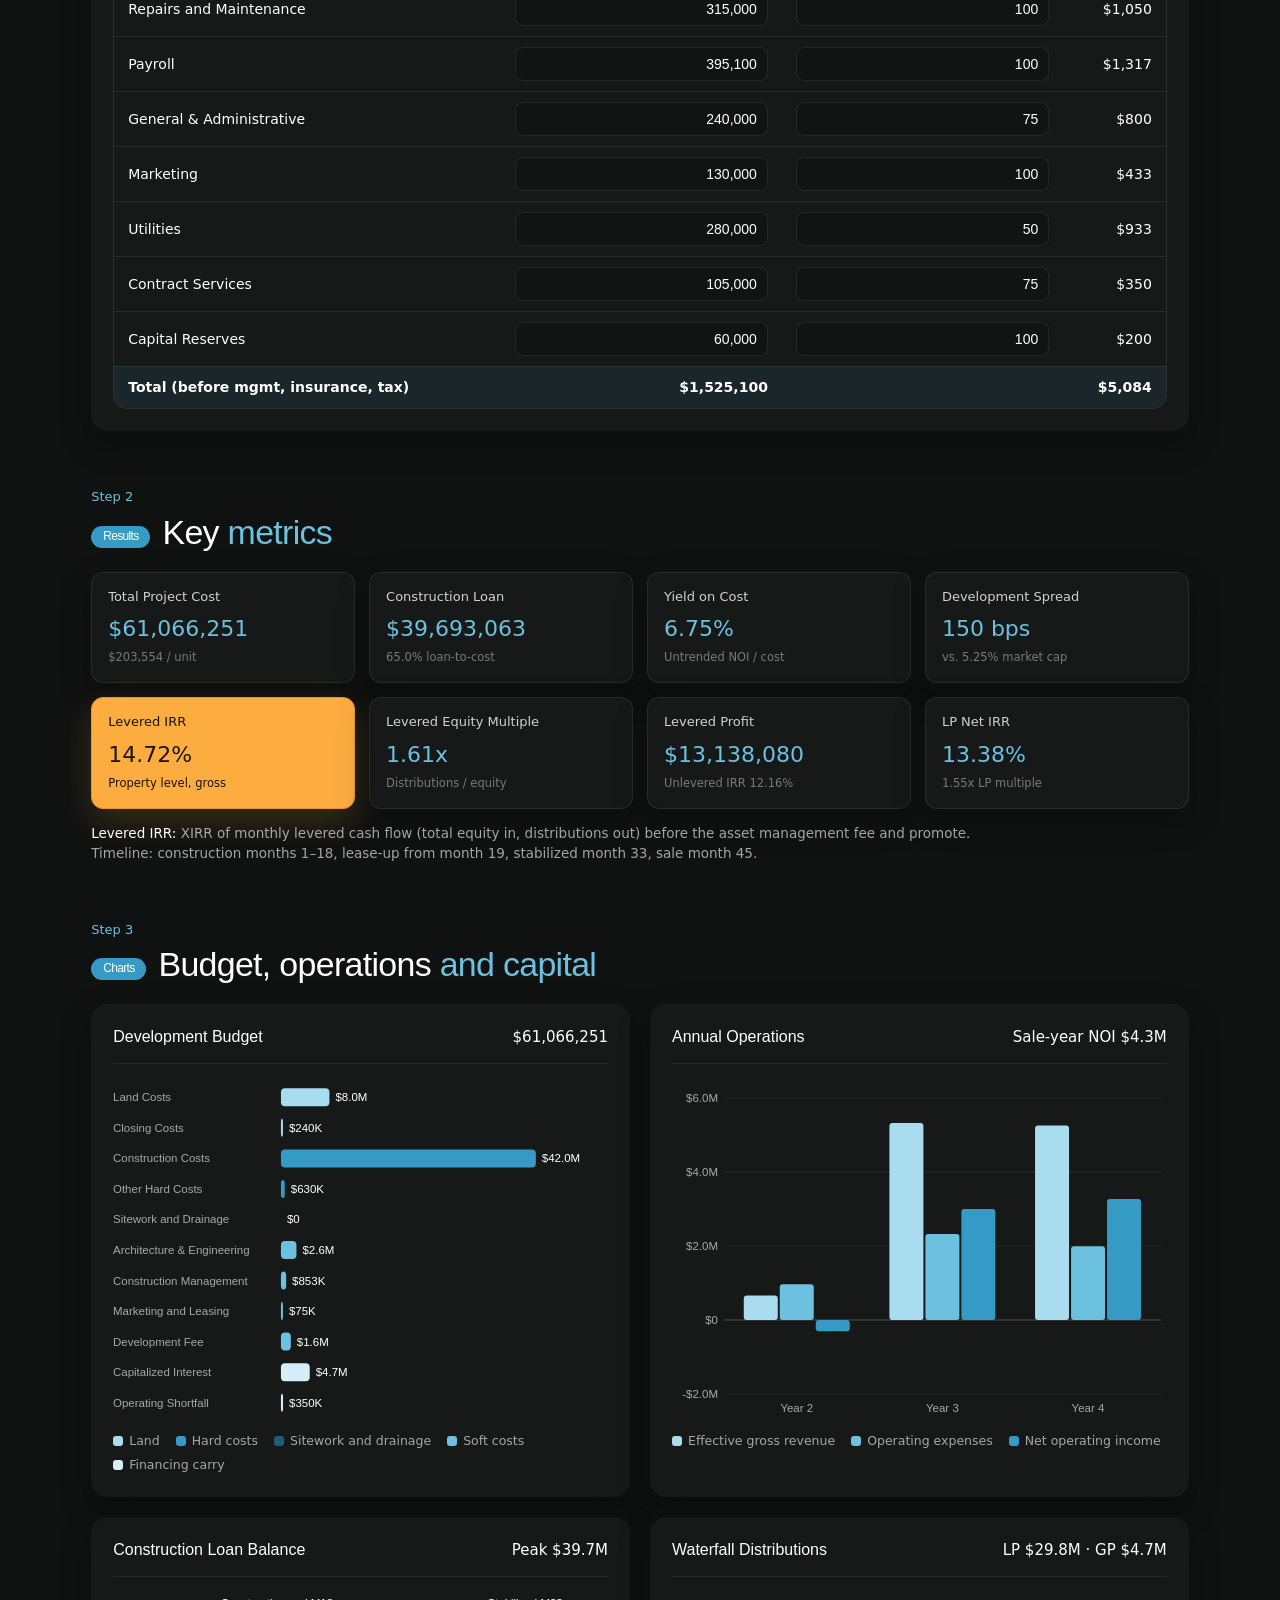
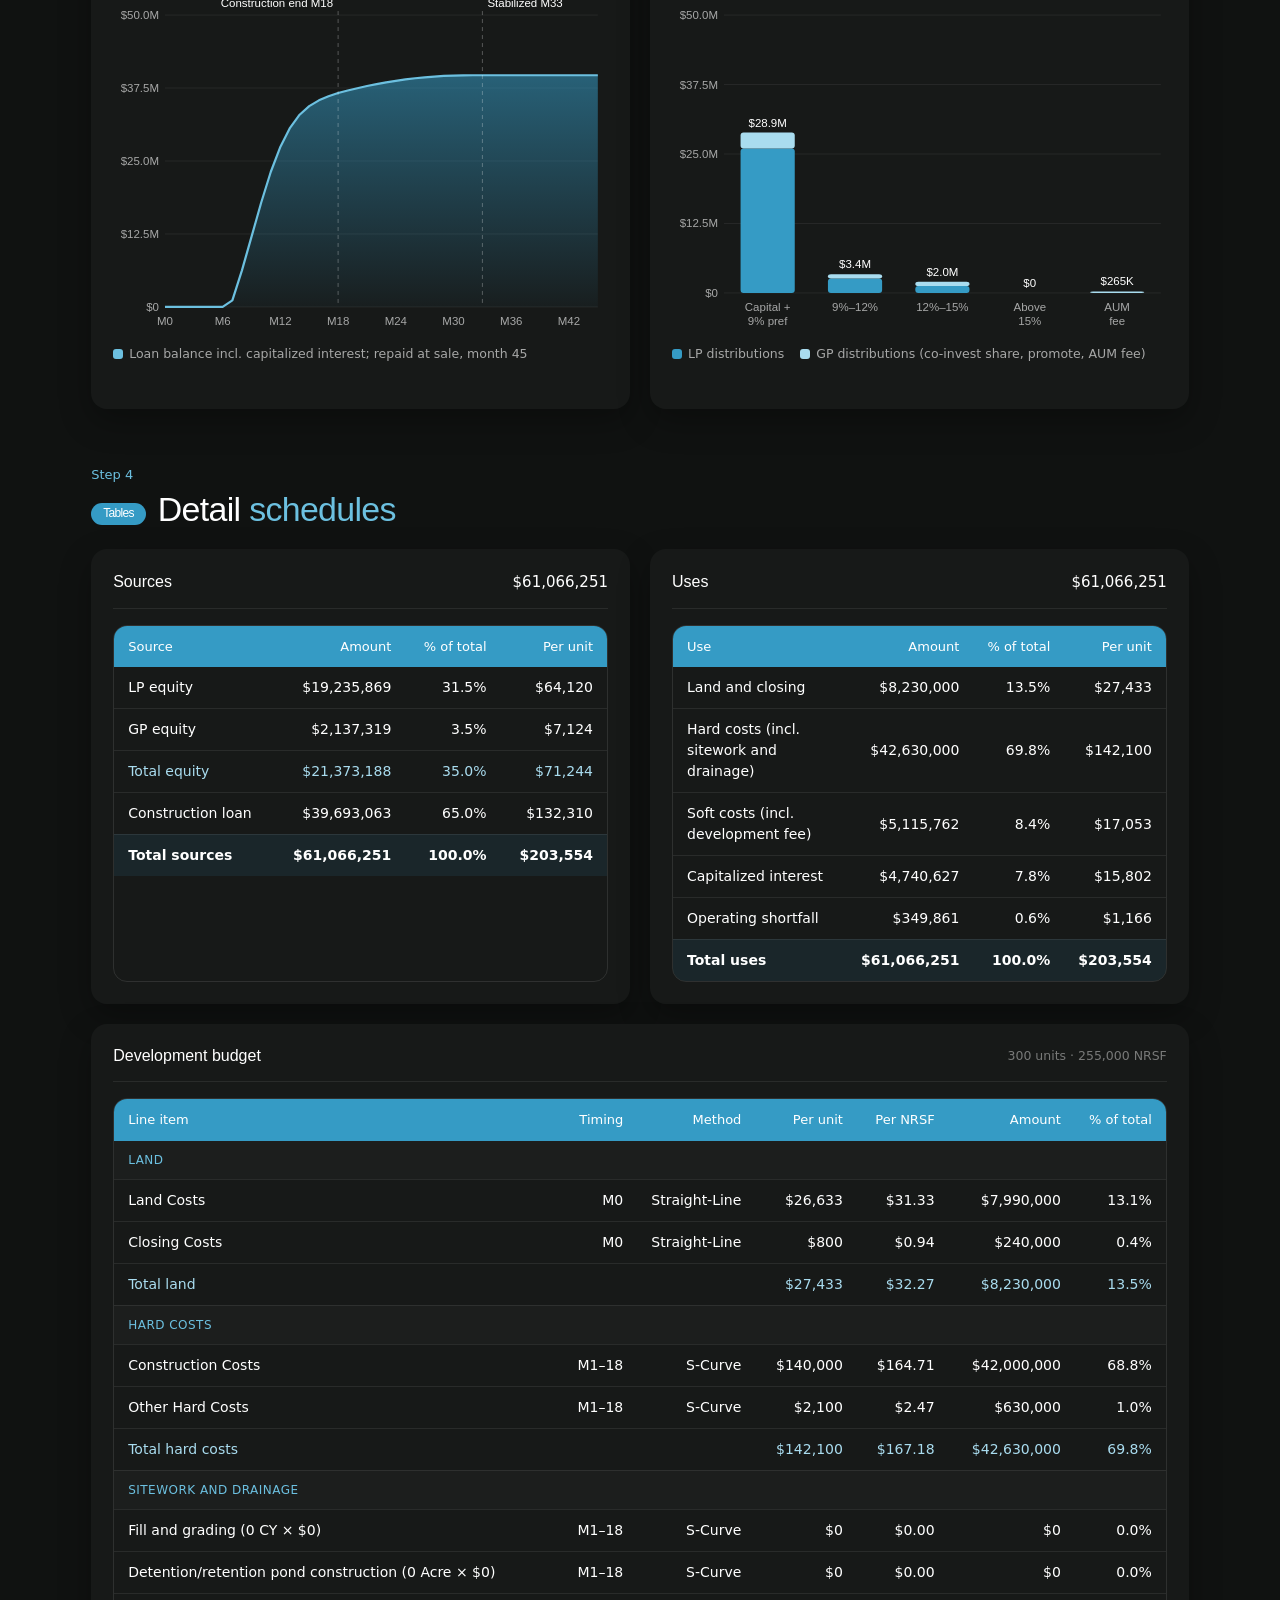
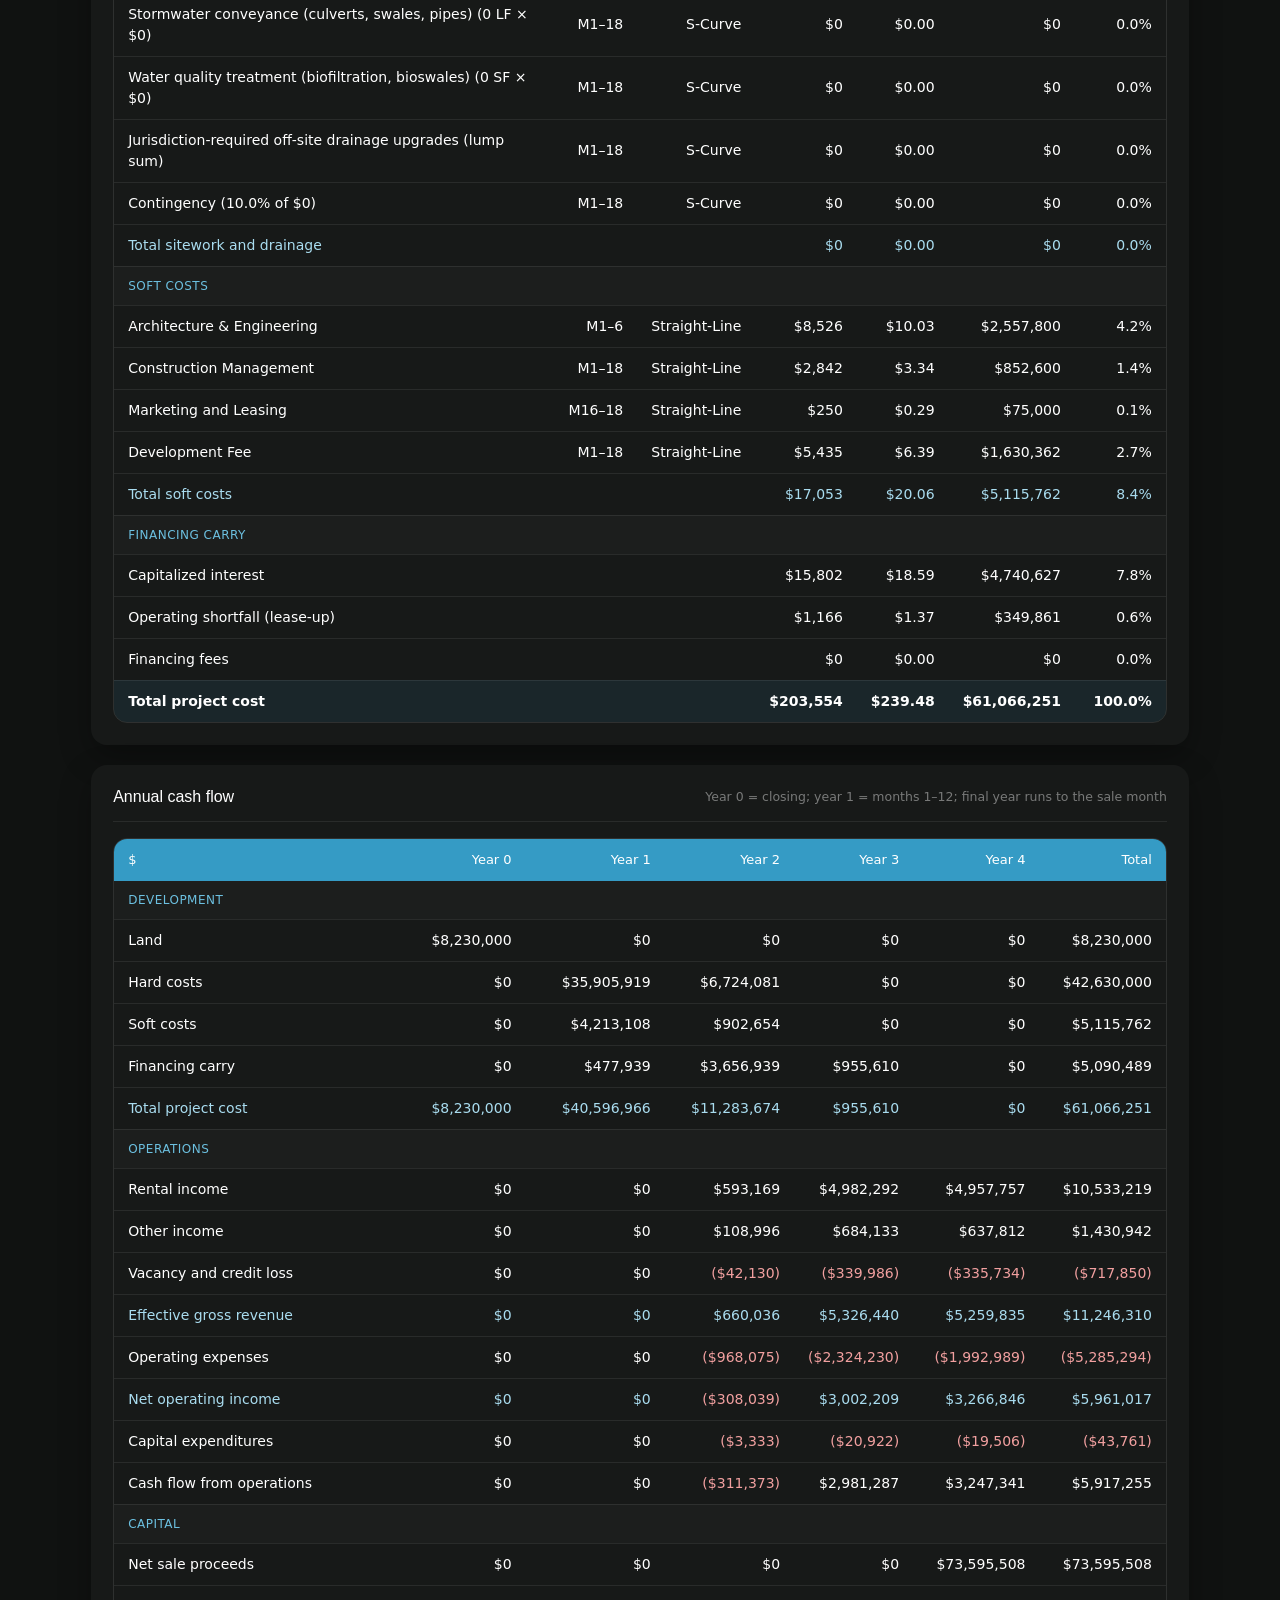
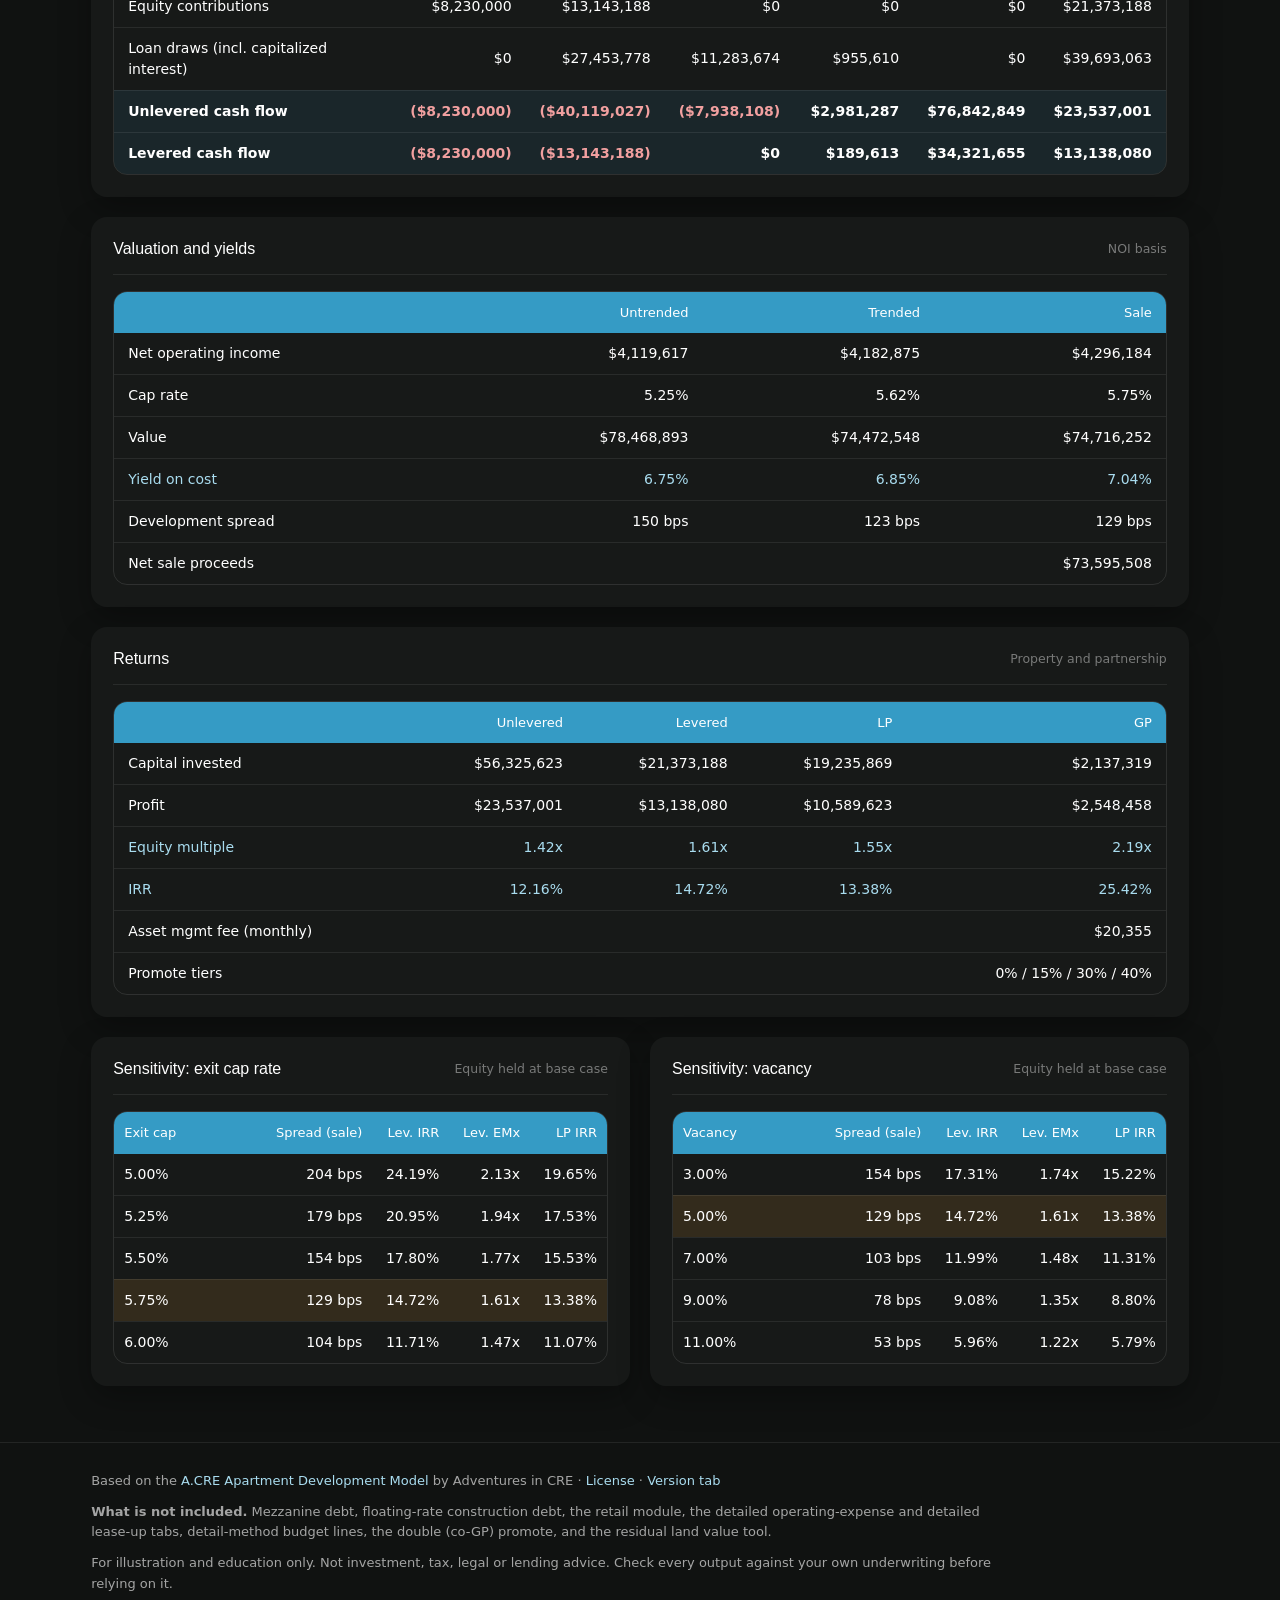
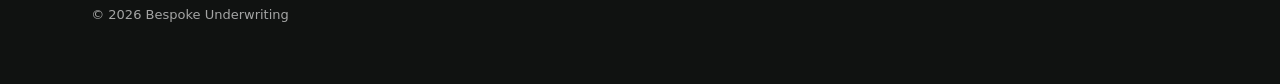
==== commit 957fd733: "Remove sample/source references from page text; keep credit and license line" ====
--- a/index.html
+++ b/index.html
@@ -5,7 +5,7 @@
 <meta name="viewport" content="width=device-width,initial-scale=1">
 <meta name="robots" content="noindex,nofollow">
 <title>Bespoke Underwriting Apartment Development Model</title>
-<meta name="description" content="Ground-up apartment development underwriting in the browser: budget, construction loan, lease-up, operations, sale and LP/GP waterfall. Based on the A.CRE Apartment Development Model by Adventures in CRE.">
+<meta name="description" content="Ground-up apartment development underwriting in the browser: budget, construction loan, lease-up, operations, sale and LP/GP waterfall.">
 <link rel="icon" href="favicon.ico" sizes="any"><link rel="icon" type="image/svg+xml" href="favicon.svg">
 <link rel="preconnect" href="https://api.fontshare.com" crossorigin>
 <link rel="stylesheet" href="https://api.fontshare.com/v2/css?f[]=switzer@400,500,600&display=swap">
@@ -42,8 +42,8 @@
     </div>
     <div class="stack">
       <div class="card input-bar">
-        <p>Default values are the <b>A.CRE sample inputs</b> that ship with the A.CRE Apartment Development Model v3.0 (300 units, Jan 2026 start). They are an illustration, not a real deal. Fields you change are marked <span class="est edited">Edited</span>.</p>
-        <button class="btn primary" id="resetBtn" type="button">Reset to A.CRE sample inputs</button>
+        <p>Fields you change are marked <span class="est edited">Edited</span>.</p>
+        <button class="btn primary" id="resetBtn" type="button">Reset inputs</button>
       </div>
       <div id="inputGroups" class="stack"></div>
       <div class="card"><div class="card-h"><h3>Unit mix</h3><span class="note" id="umNote"></span></div><div class="tw scroll"><table class="t" id="unitMix"></table></div></div>
@@ -94,7 +94,7 @@
 
 <footer class="foot">
   <div class="w">
-    <p><b>Credit.</b> Based on the <a href="https://www.adventuresincre.com/apartment-development-model/" target="_blank" rel="noopener">A.CRE Apartment Development Model</a> by Adventures in CRE (v3.0, author Spencer Burton). The calculations are a JavaScript port of that workbook, and the default inputs are its sample inputs. Use is subject to the A.CRE license: <a href="LICENSE.txt">LICENSE.txt</a>. A copy of the workbook's <a href="version.html">Version tab</a> is included, as the license requires.</p>
+    <p>Based on the <a href="https://www.adventuresincre.com/apartment-development-model/" target="_blank" rel="noopener">A.CRE Apartment Development Model</a> by Adventures in CRE · <a href="LICENSE.txt">License</a> · <a href="version.html">Version tab</a></p>
     <p><b>What is not included.</b> Mezzanine debt, floating-rate construction debt, the retail module, the detailed operating-expense and detailed lease-up tabs, detail-method budget lines, the double (co-GP) promote, and the residual land value tool.</p>
     <p>For illustration and education only. Not investment, tax, legal or lending advice. Check every output against your own underwriting before relying on it.</p>
     <p>© <span id="yr"></span> Bespoke Underwriting</p>
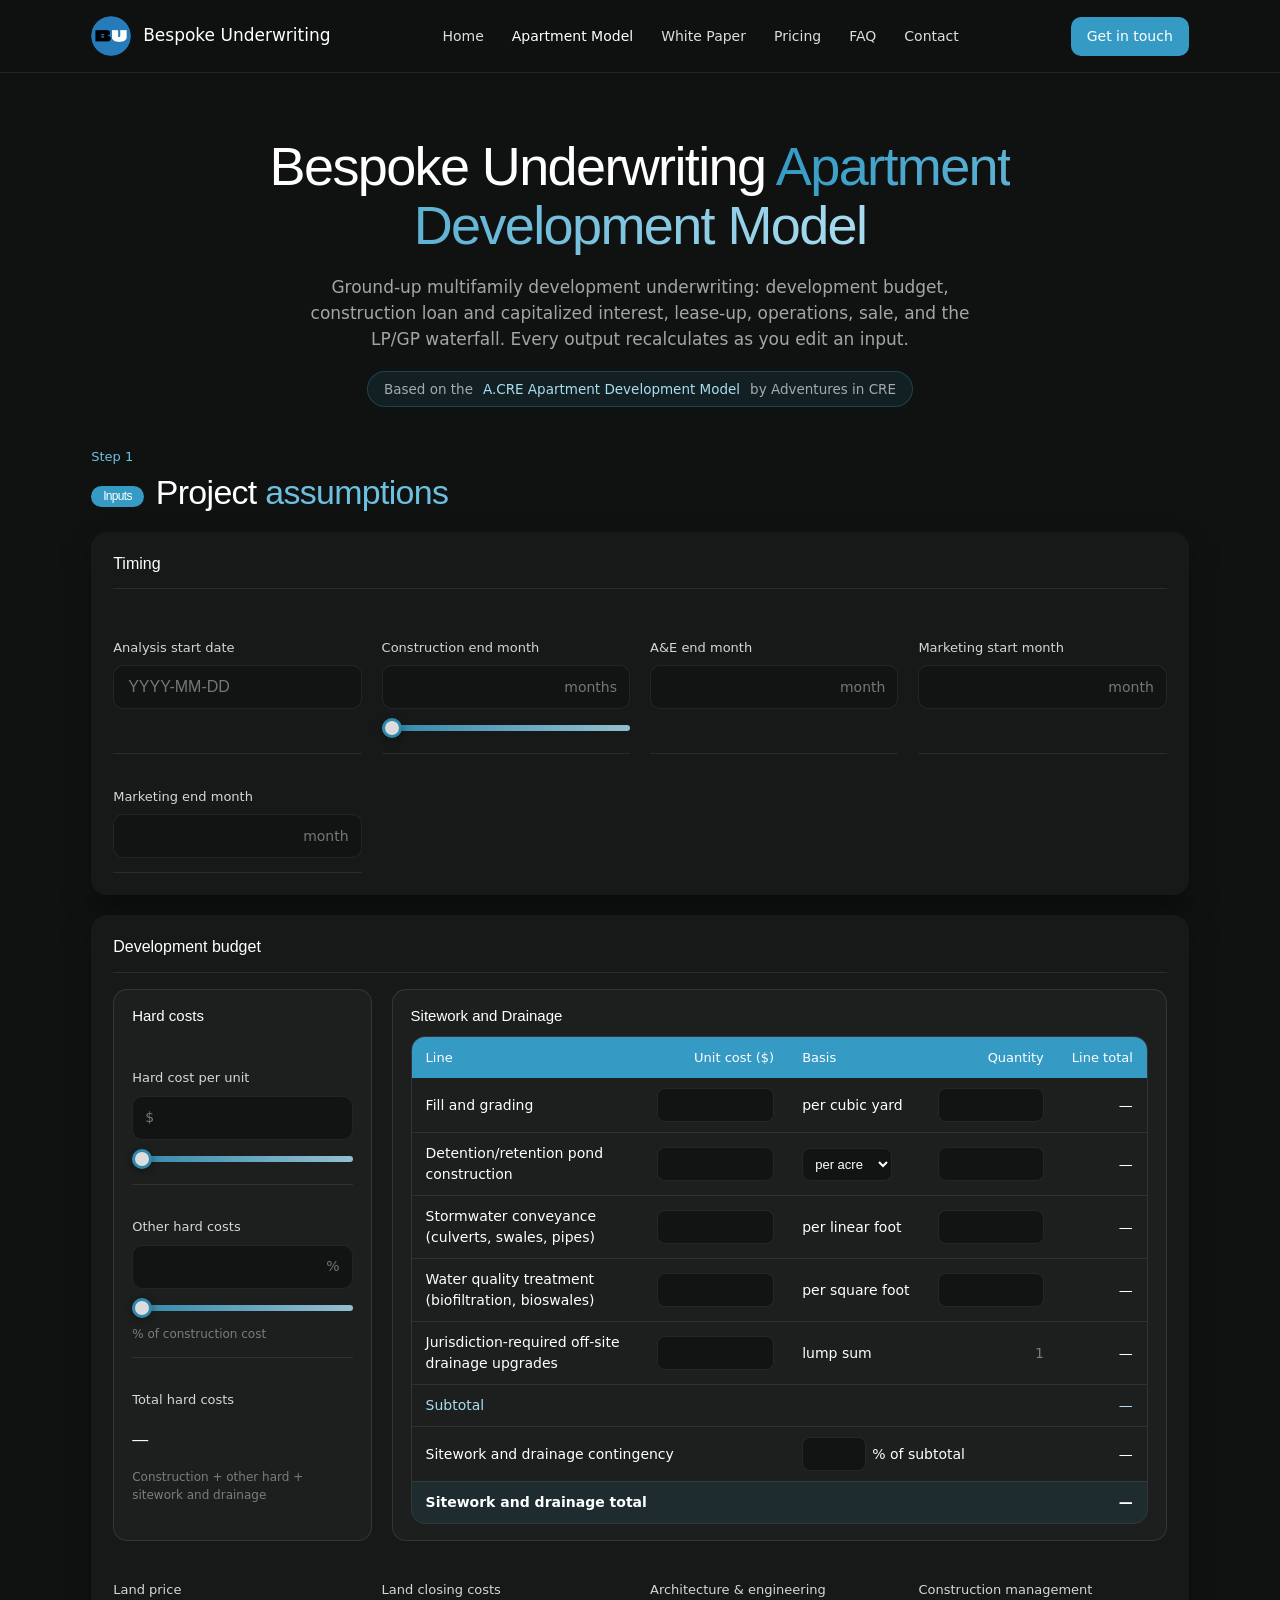
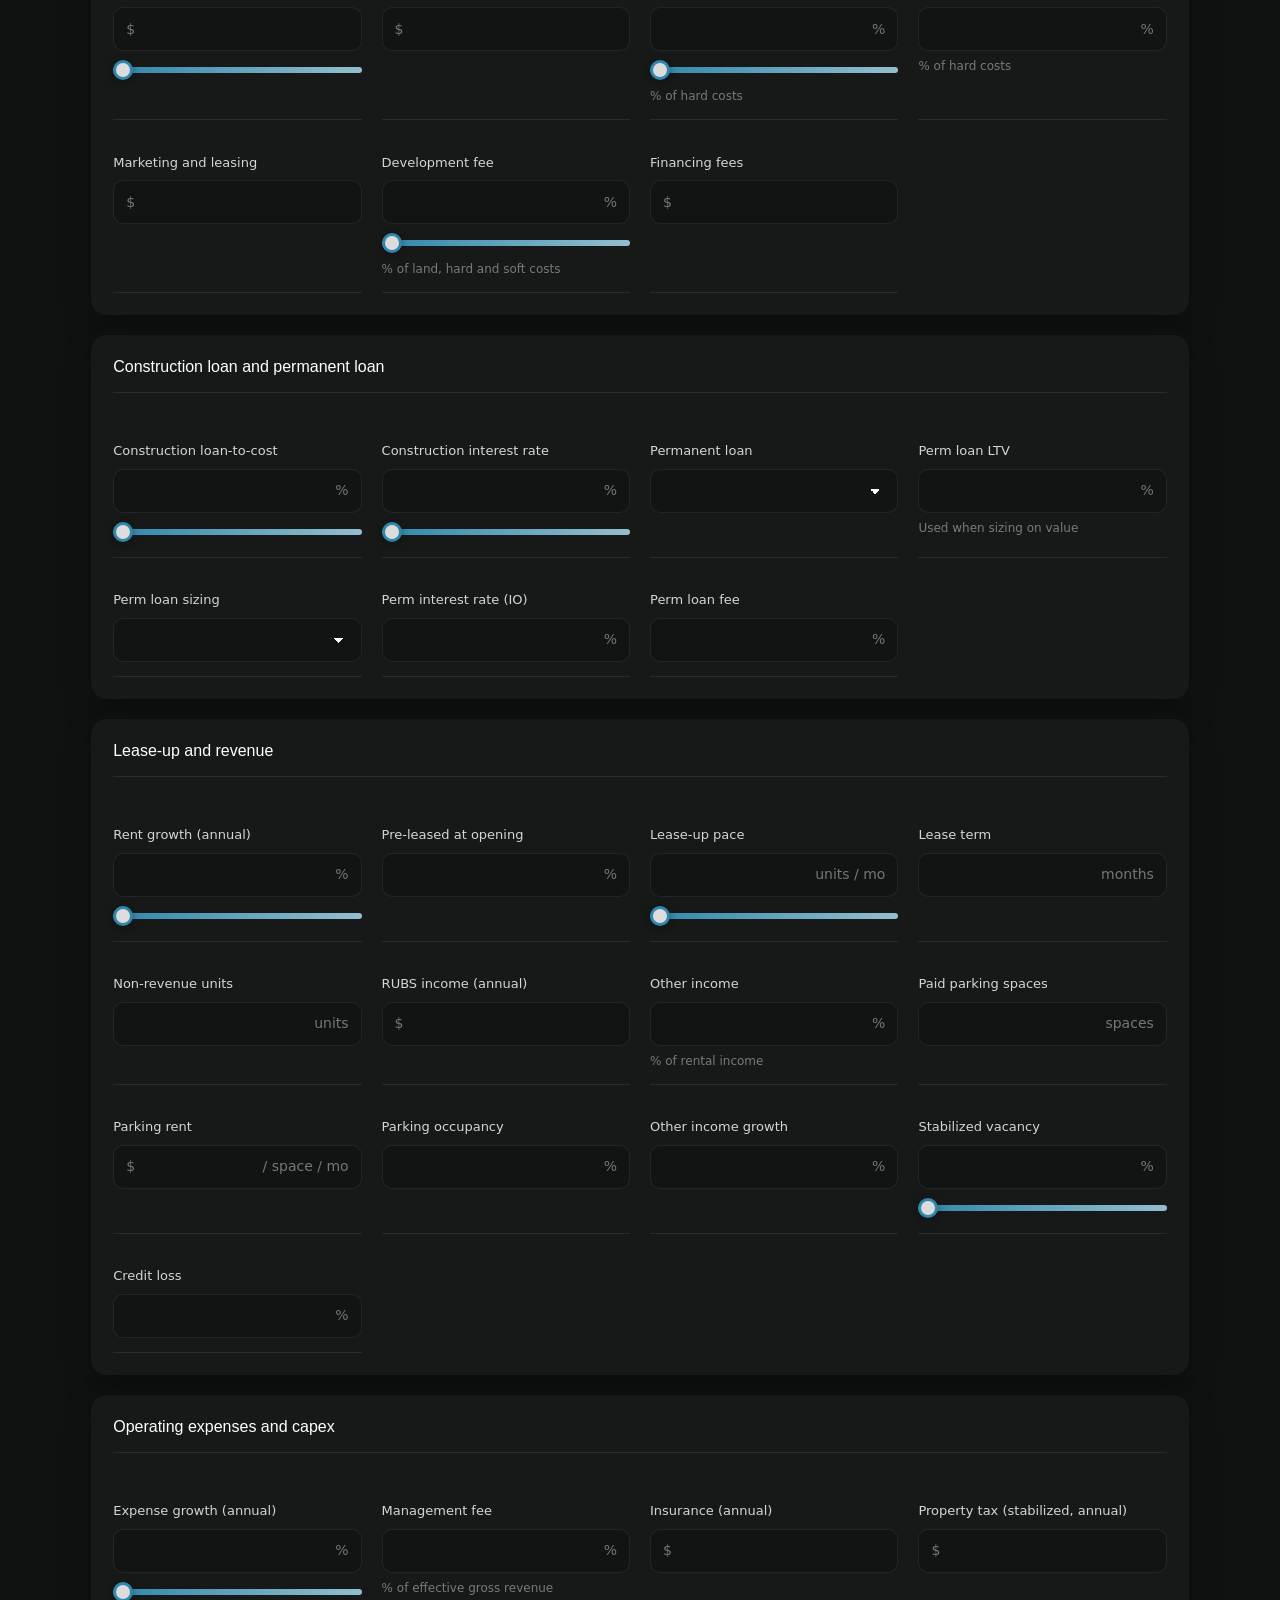
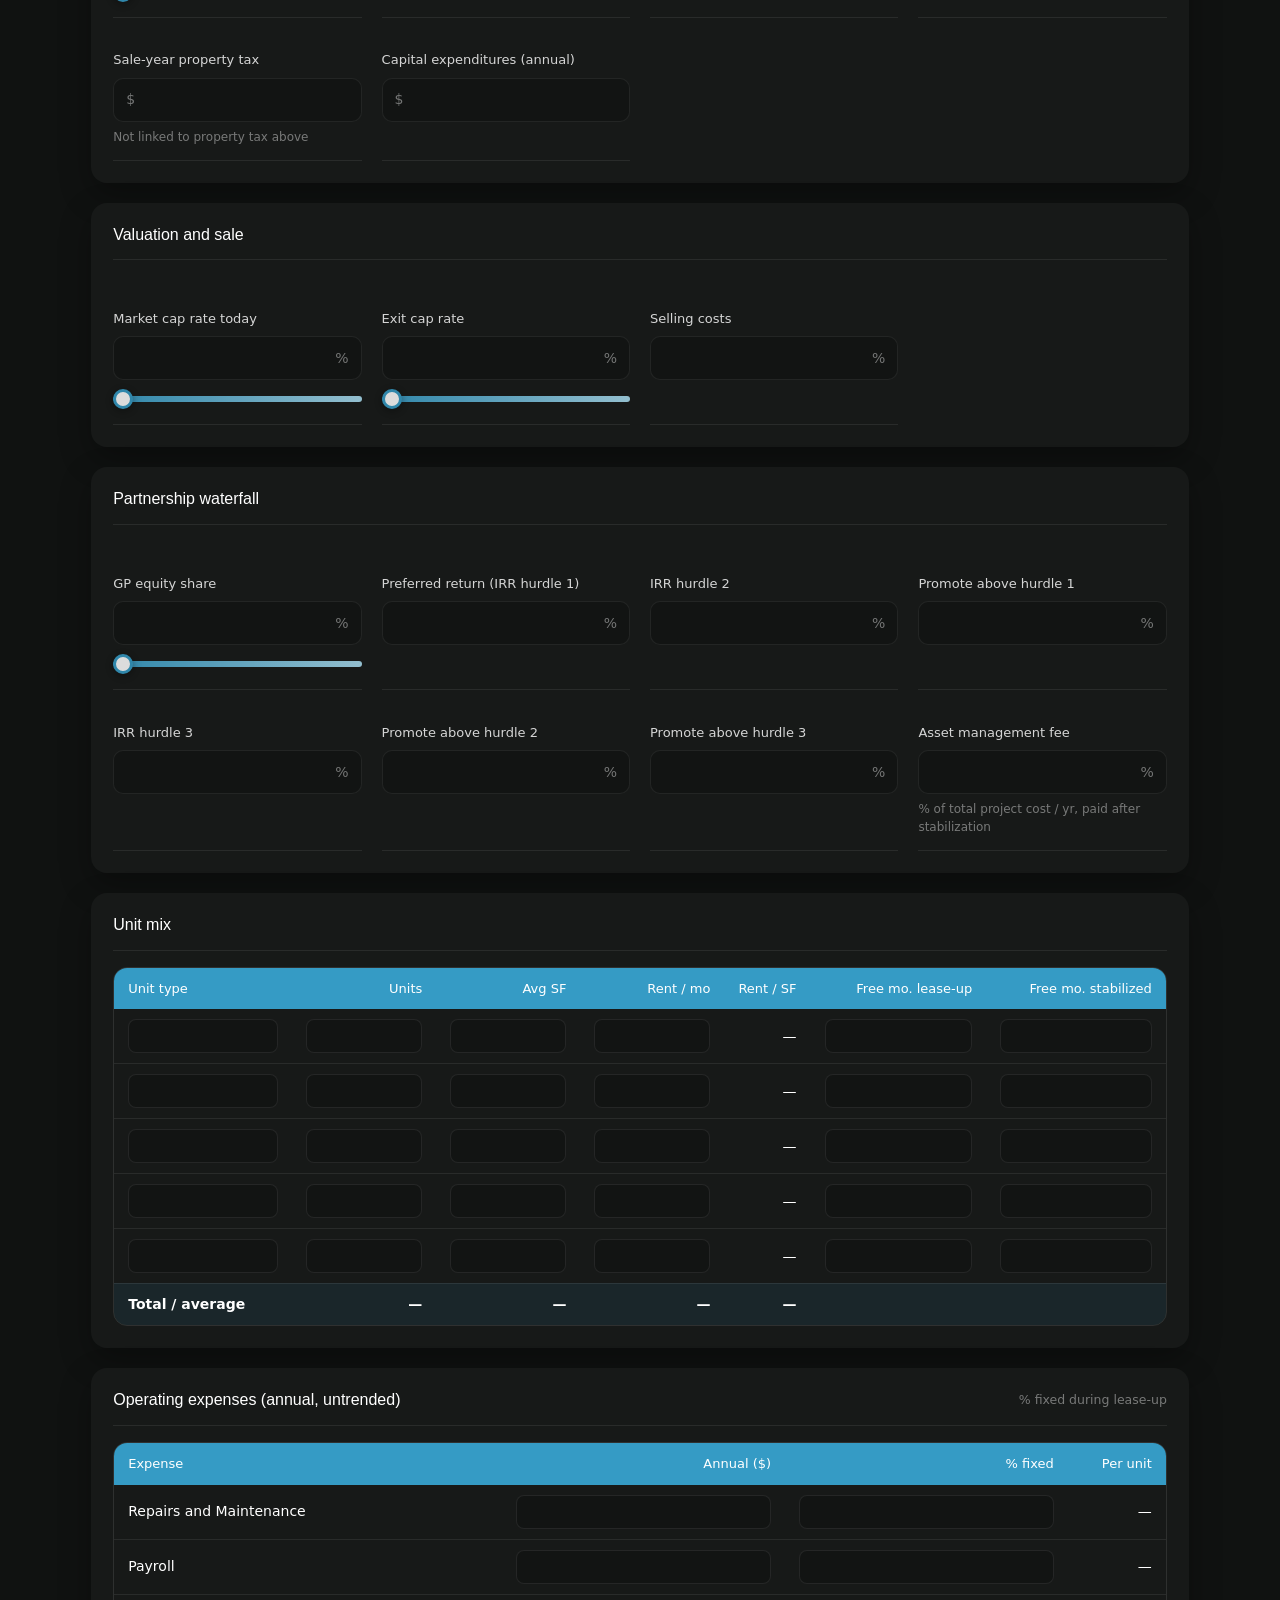
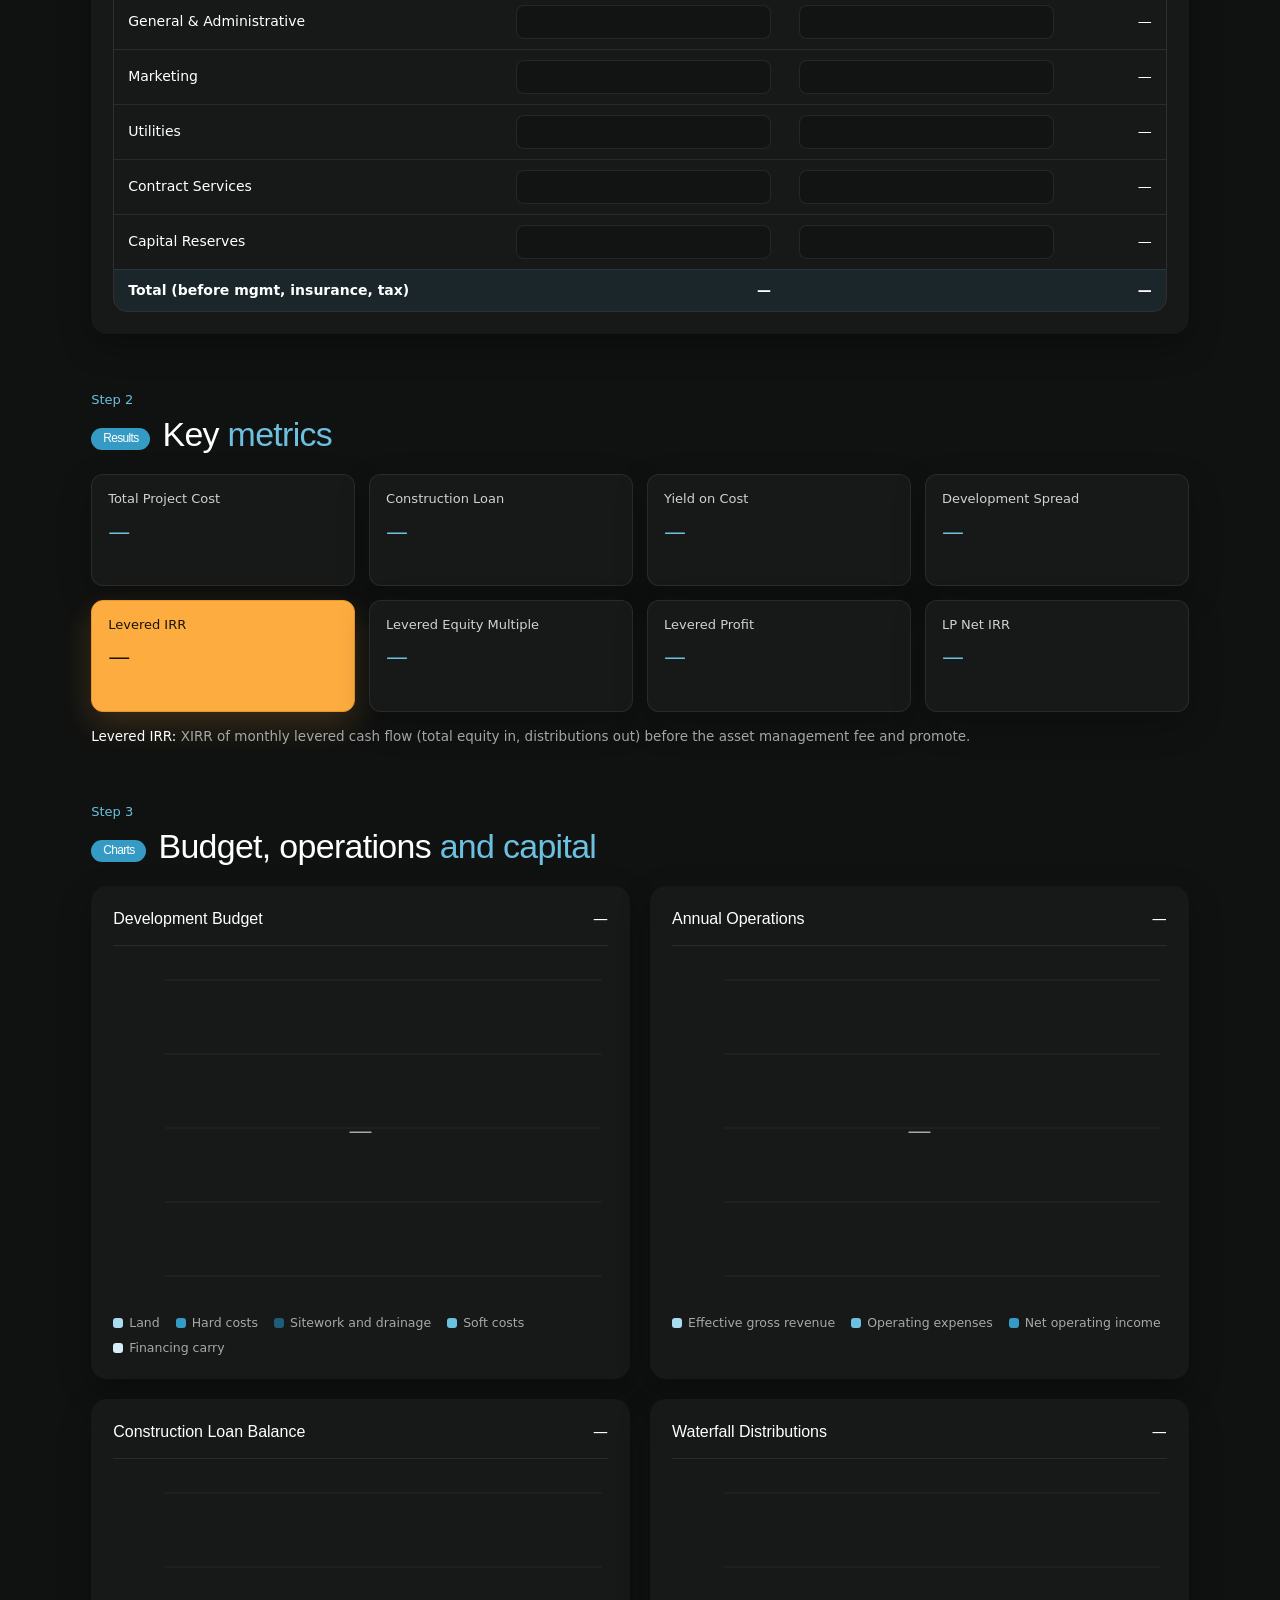
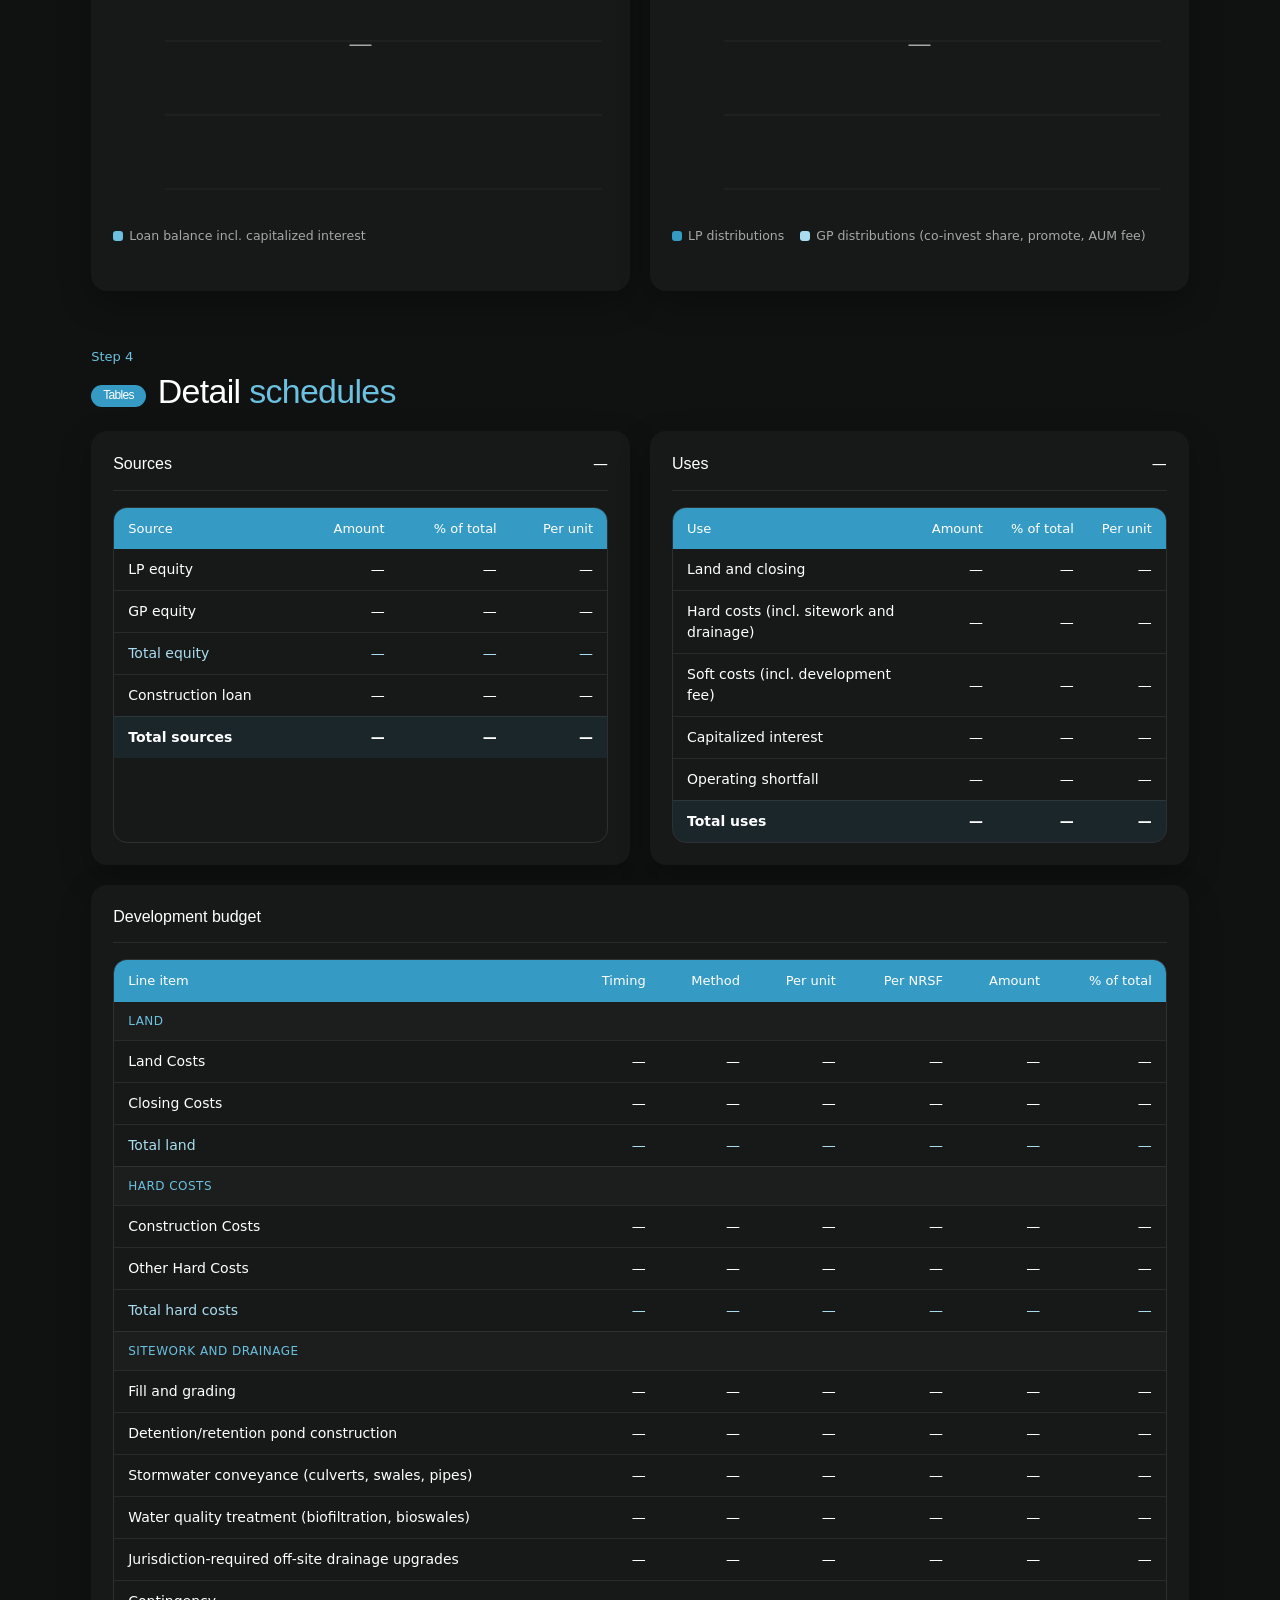
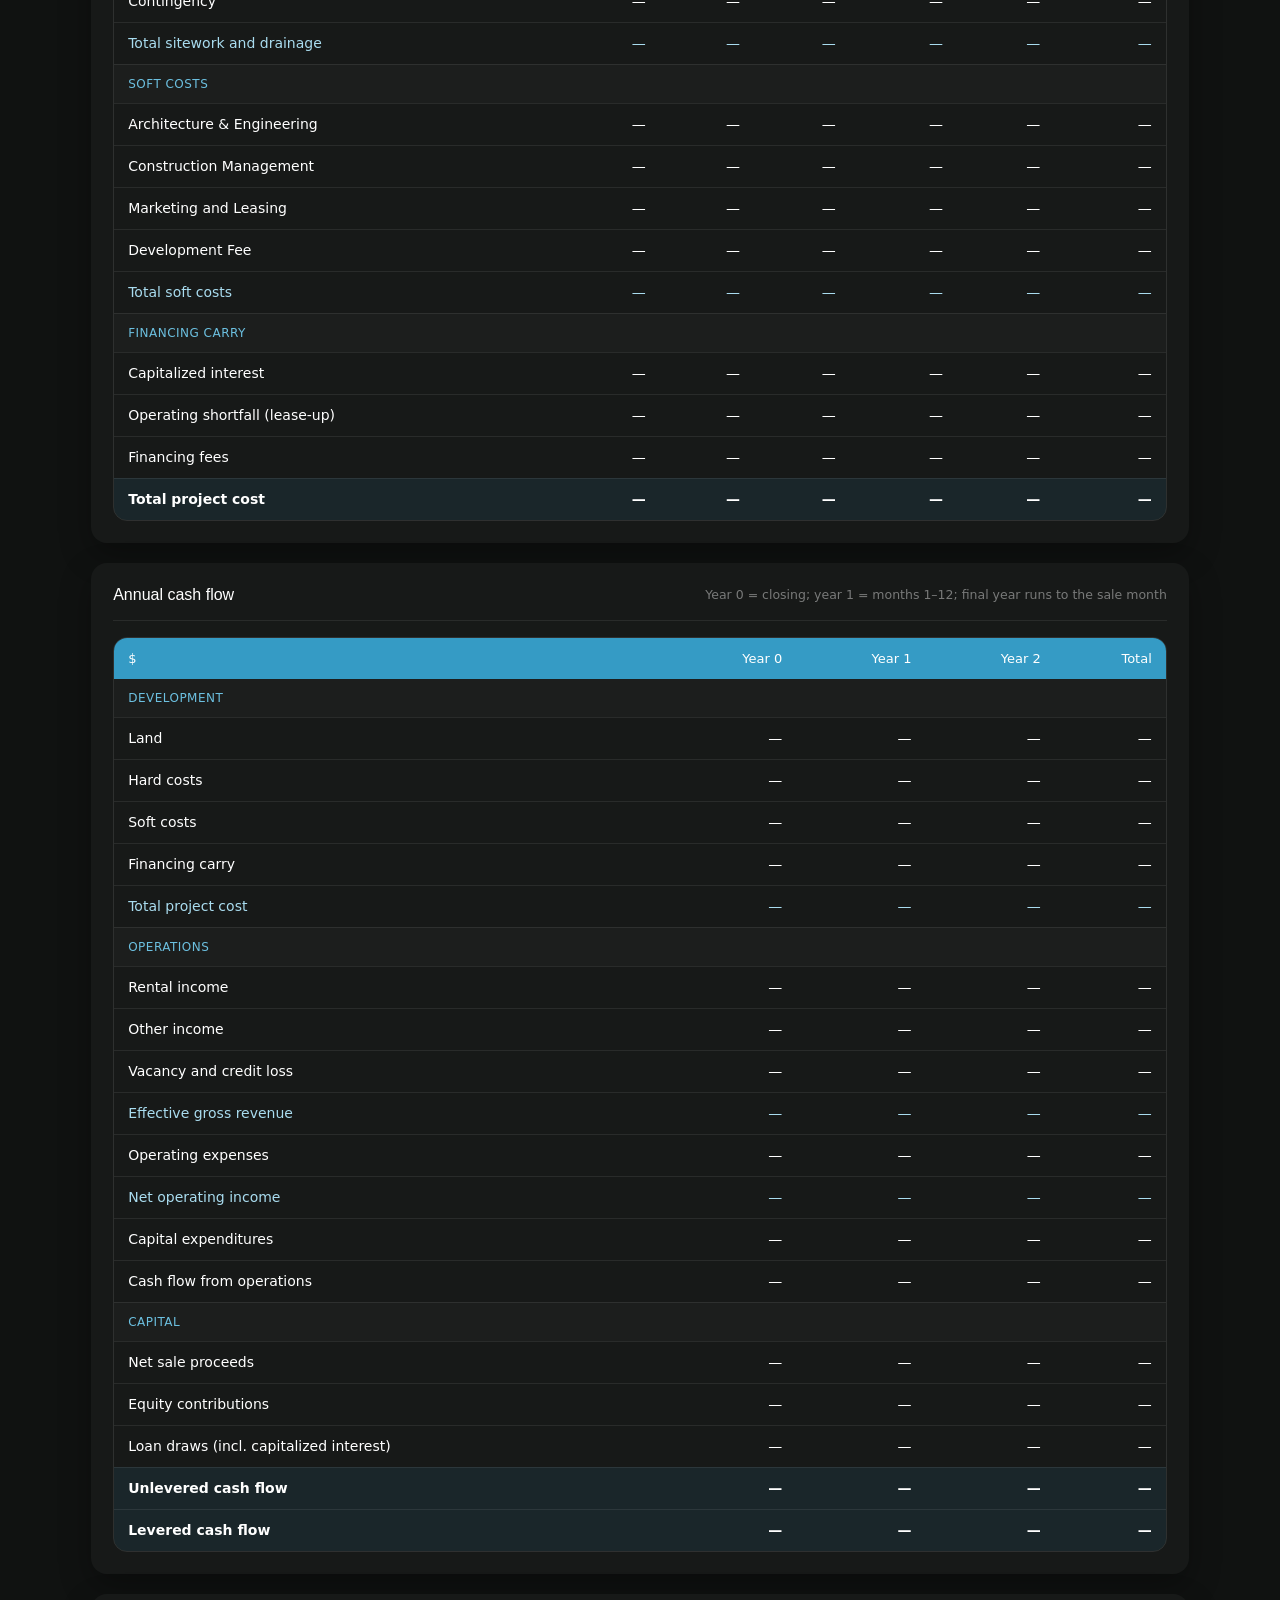
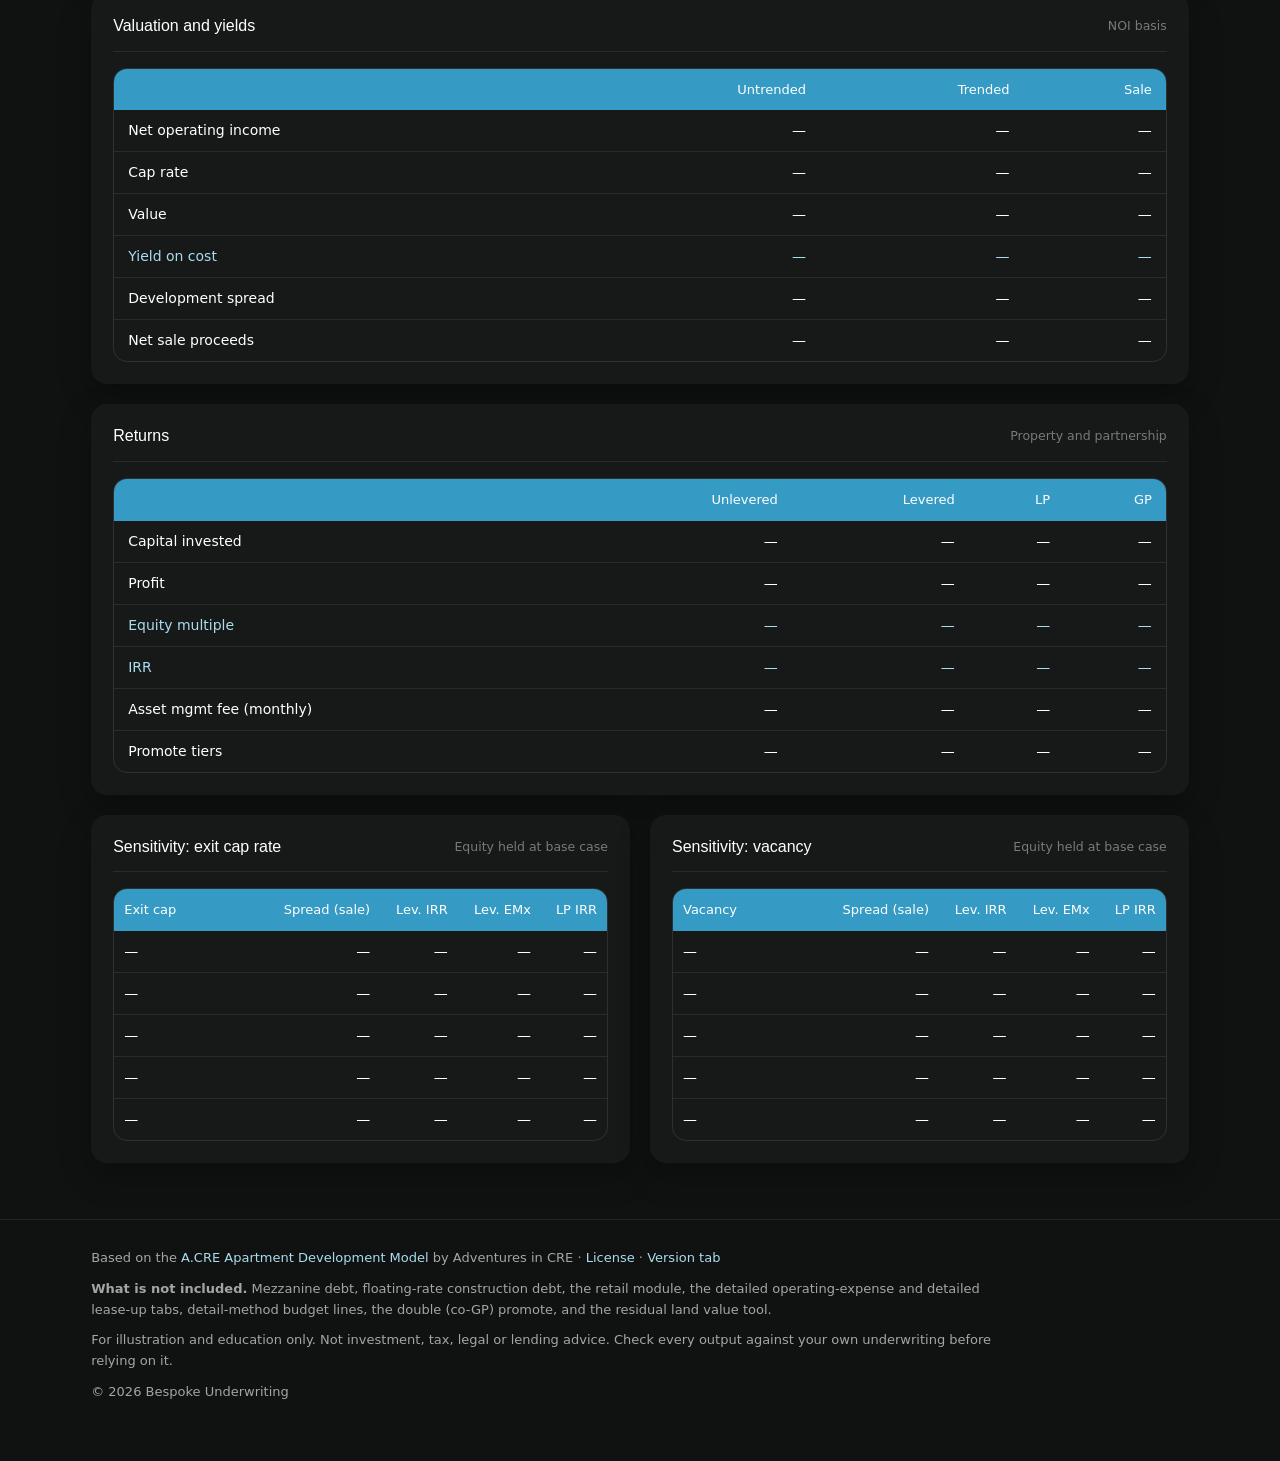
==== commit 59e58c92: "Start blank: remove defaults box, reset button and Edited tags; clear all inputs; em-dash empty stat" ====
--- a/index.html
+++ b/index.html
@@ -41,10 +41,6 @@
       <div><span class="eyebrow">Step 1</span><h2><span class="pill">Inputs</span>Project <span class="accent">assumptions</span></h2></div>
     </div>
     <div class="stack">
-      <div class="card input-bar">
-        <p>Fields you change are marked <span class="est edited">Edited</span>.</p>
-        <button class="btn primary" id="resetBtn" type="button">Reset inputs</button>
-      </div>
       <div id="inputGroups" class="stack"></div>
       <div class="card"><div class="card-h"><h3>Unit mix</h3><span class="note" id="umNote"></span></div><div class="tw scroll"><table class="t" id="unitMix"></table></div></div>
       <div class="card"><div class="card-h"><h3>Operating expenses (annual, untrended)</h3><span class="note">% fixed during lease-up</span></div><div class="tw scroll"><table class="t" id="opexTbl"></table></div></div>
@@ -58,7 +54,6 @@
     </div>
     <div class="kpis" id="kpis"></div>
     <p class="kpi-def" id="kpiDef"></p>
-    <p class="warn" id="warn" hidden></p>
   </section>
 
   <!-- 3. Charts -->
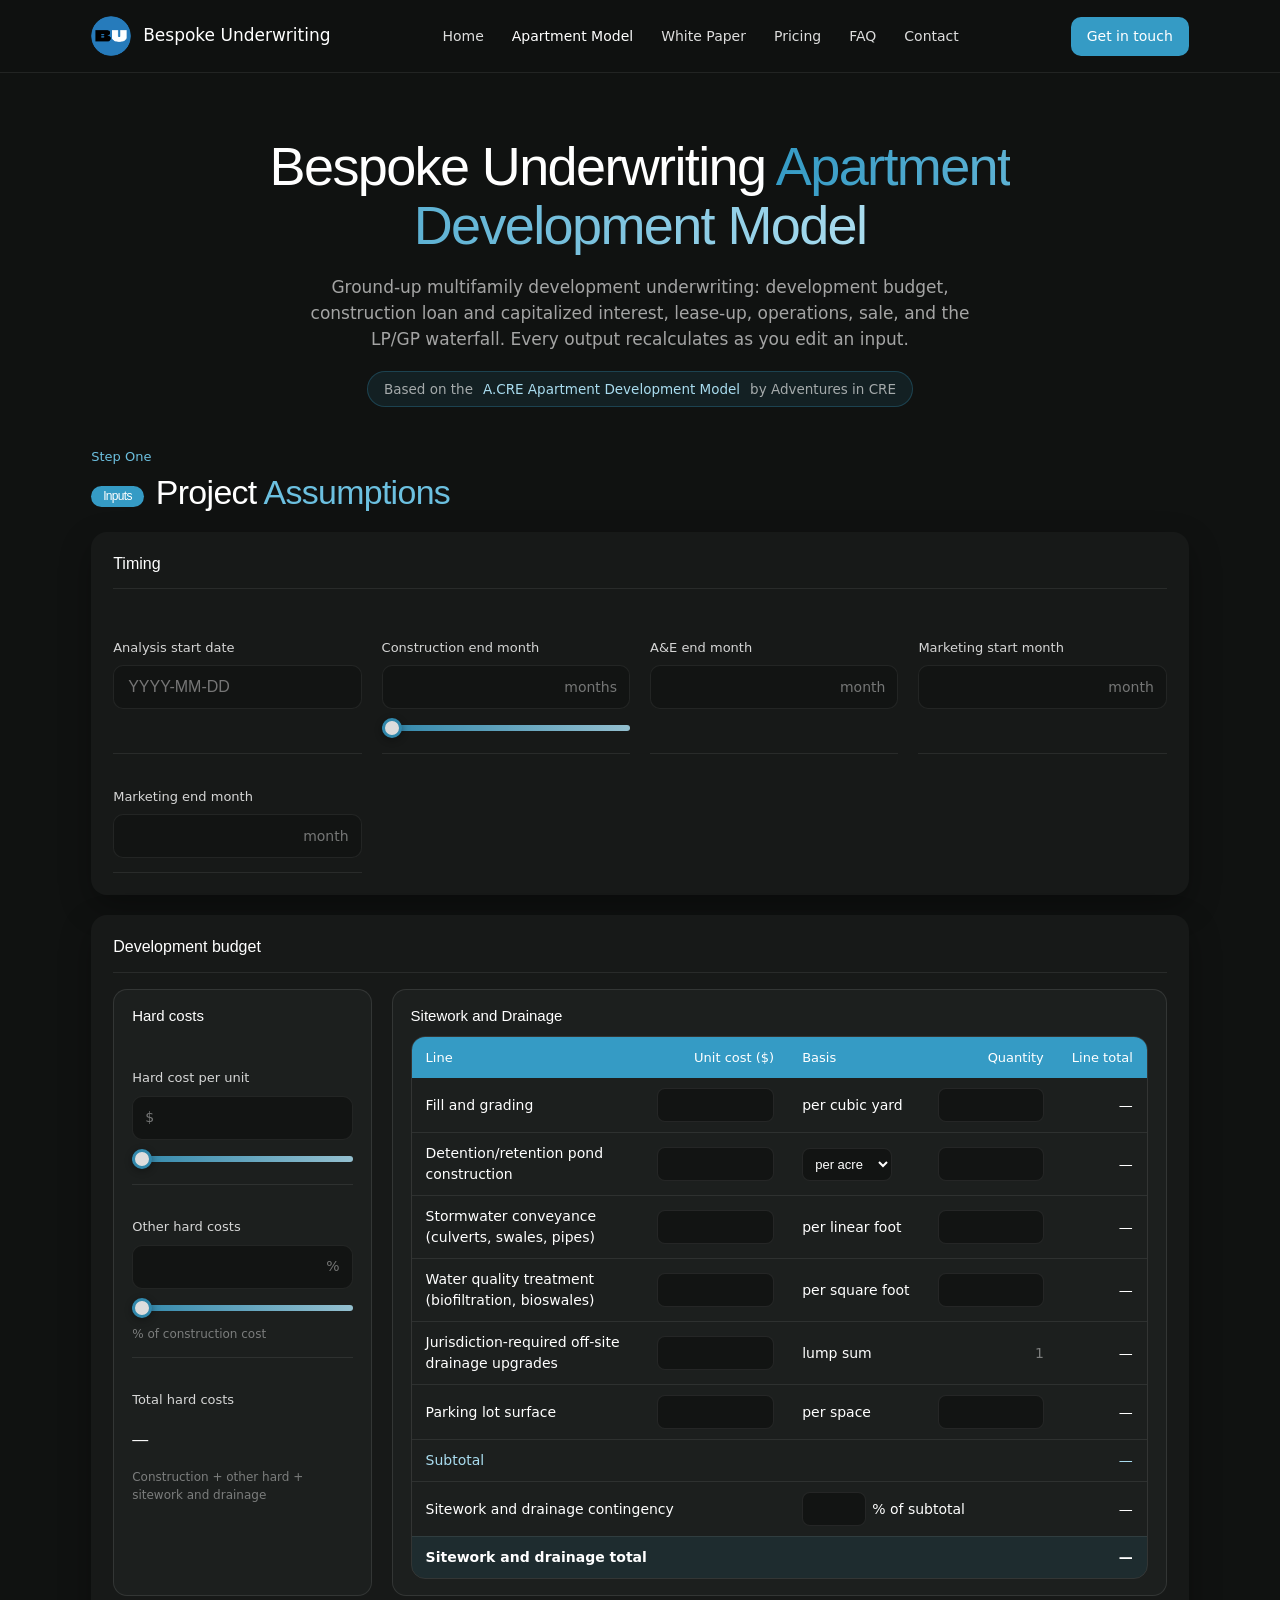
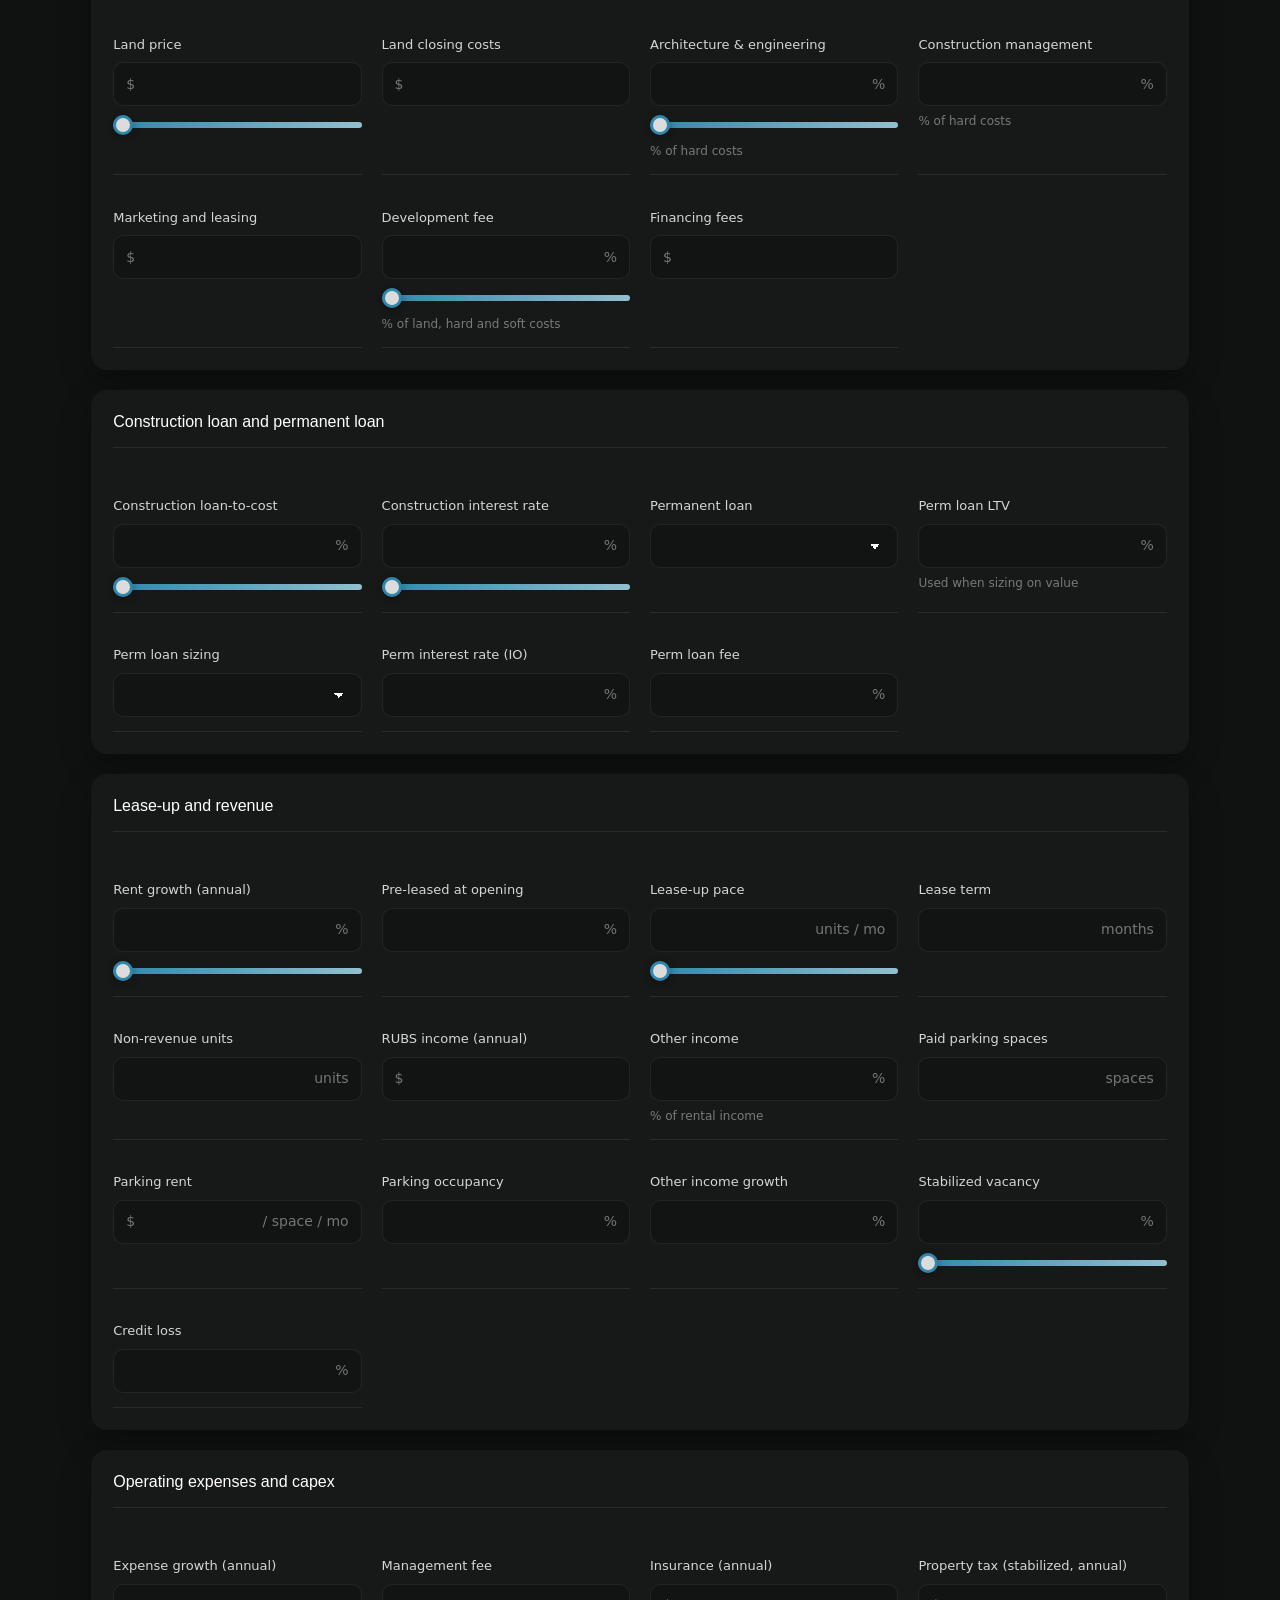
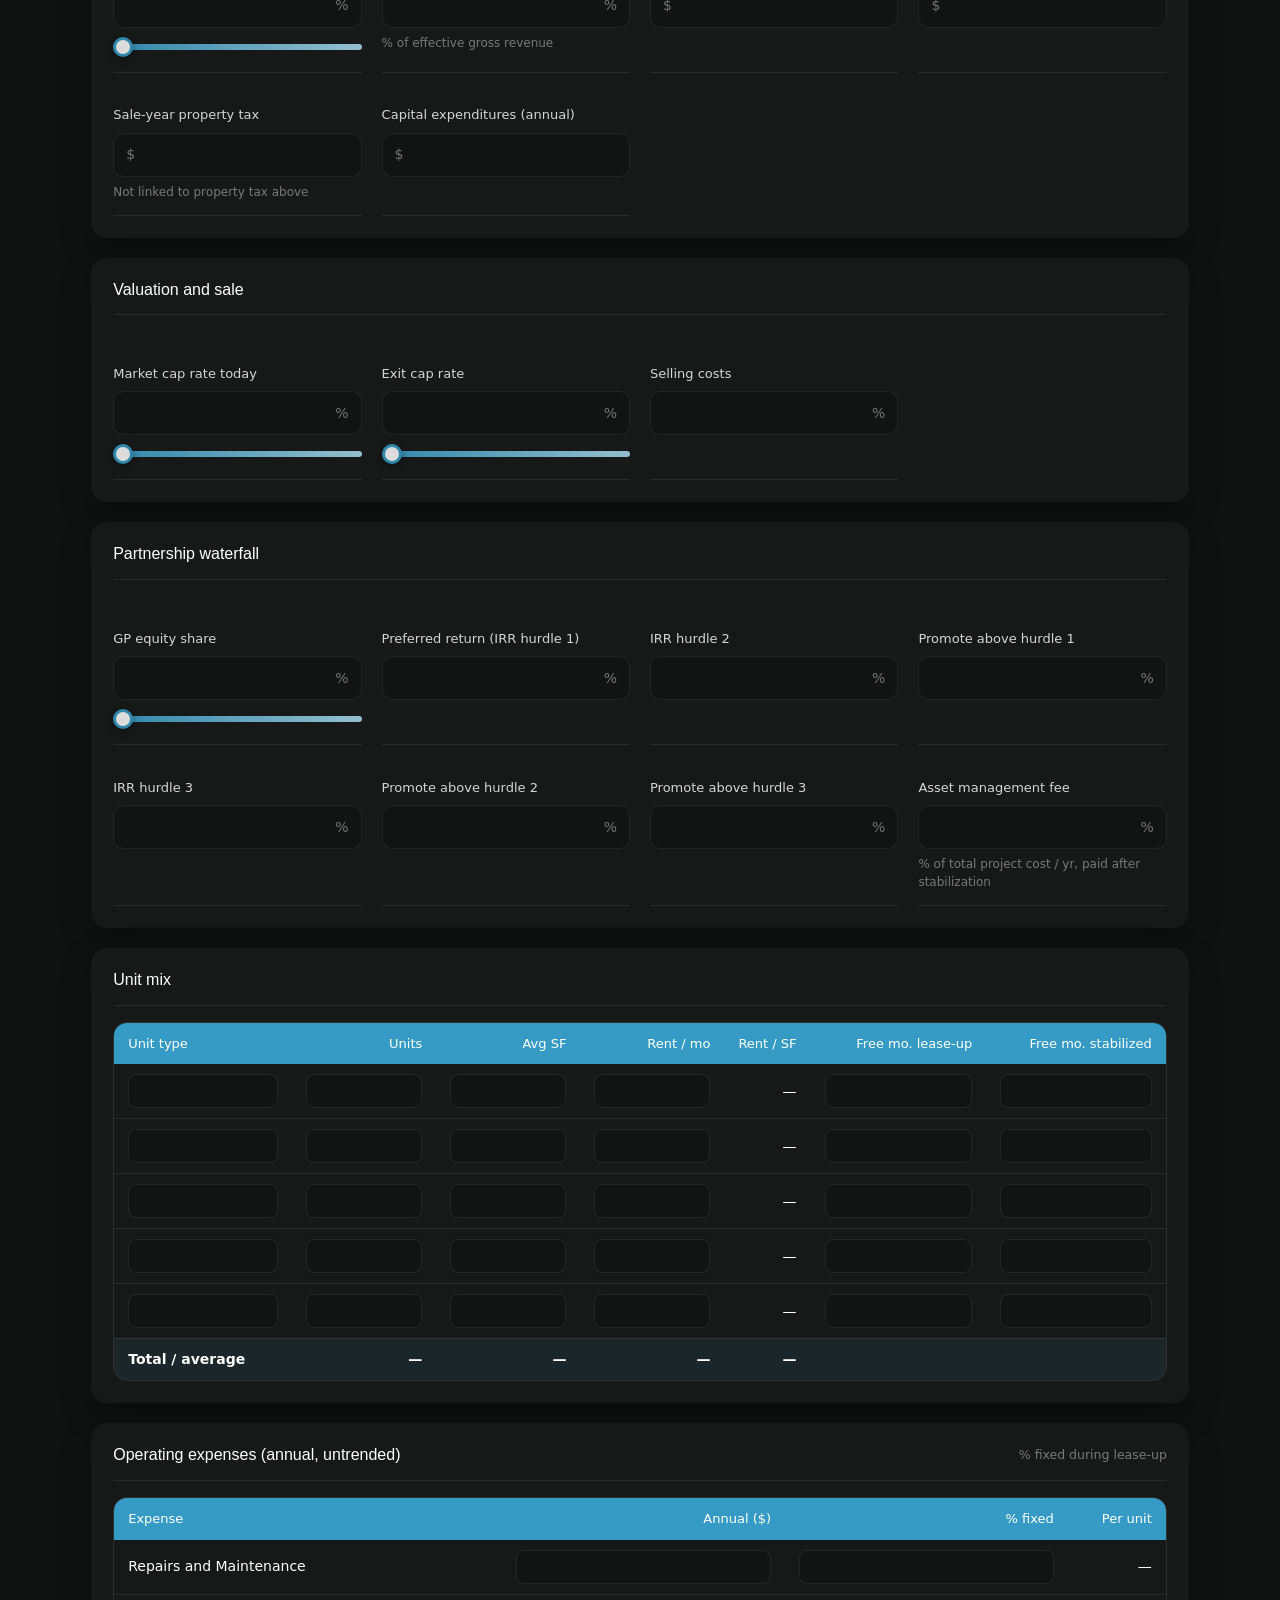
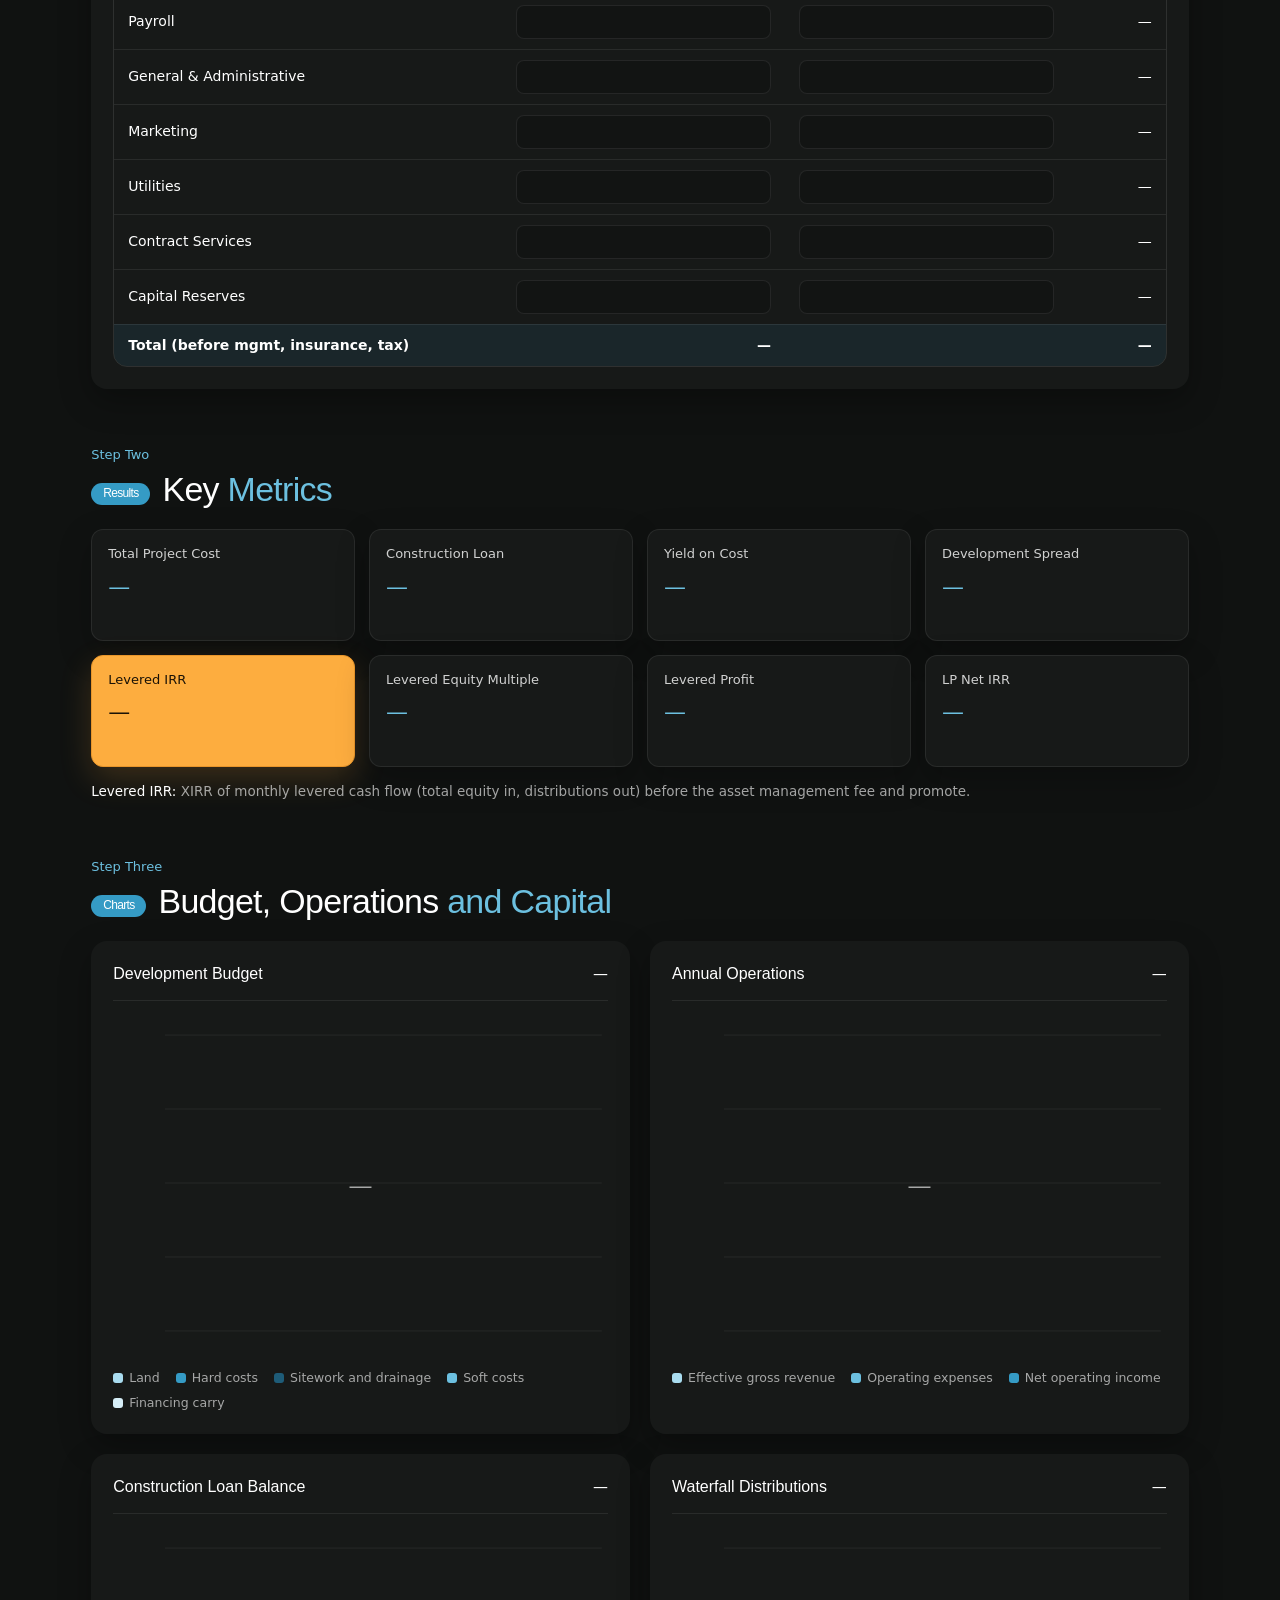
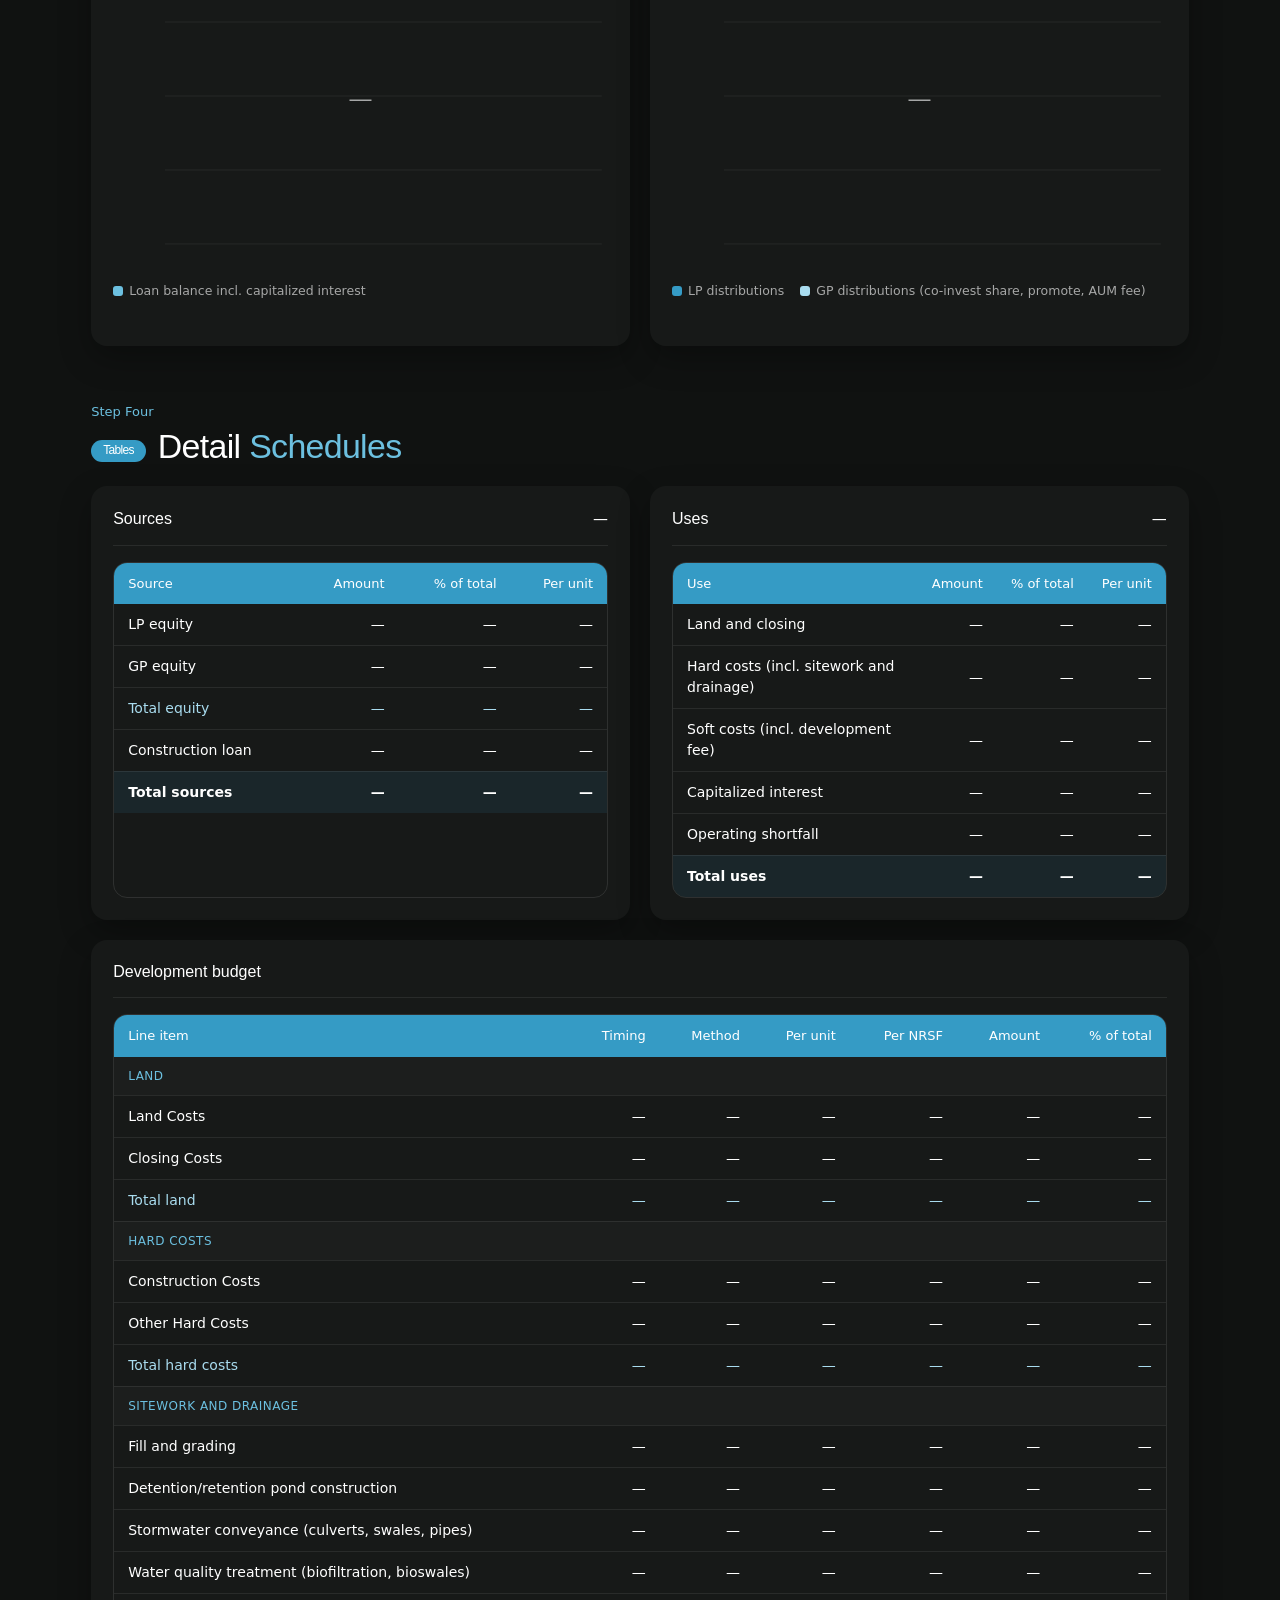
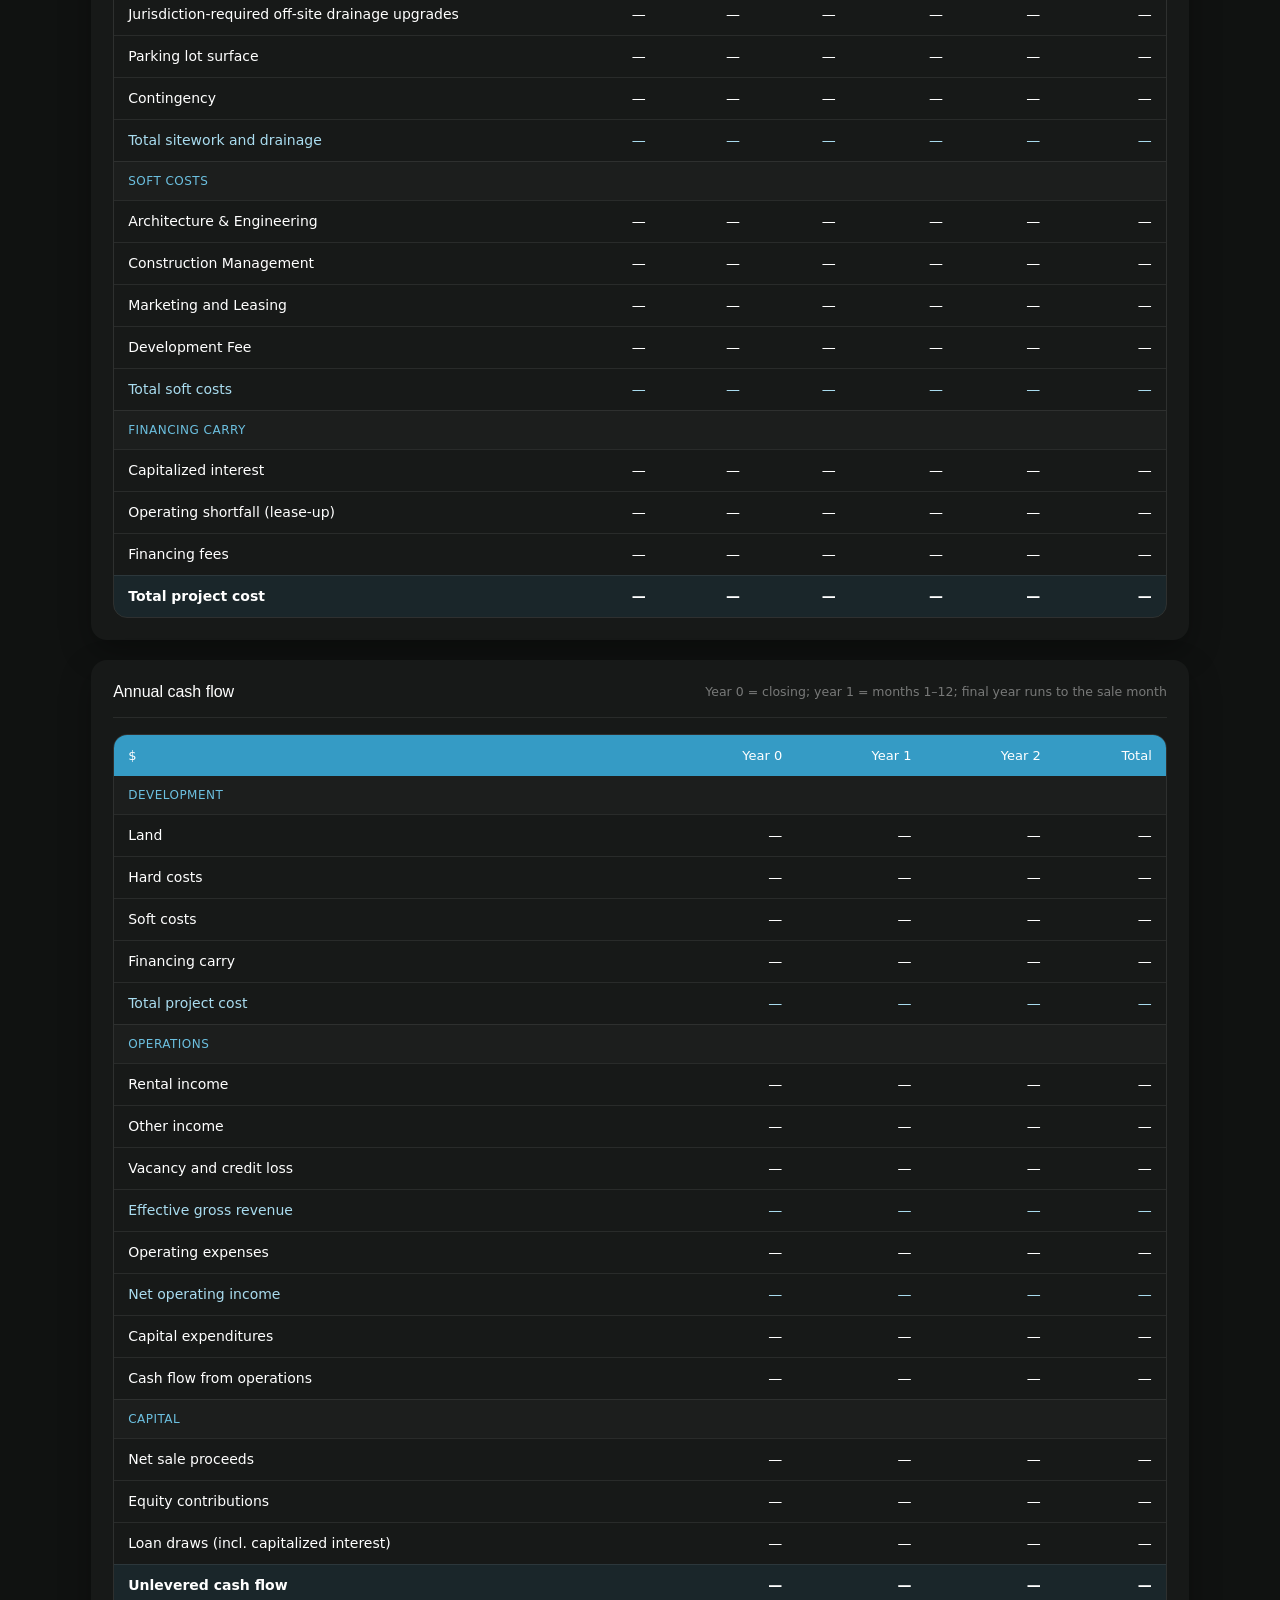
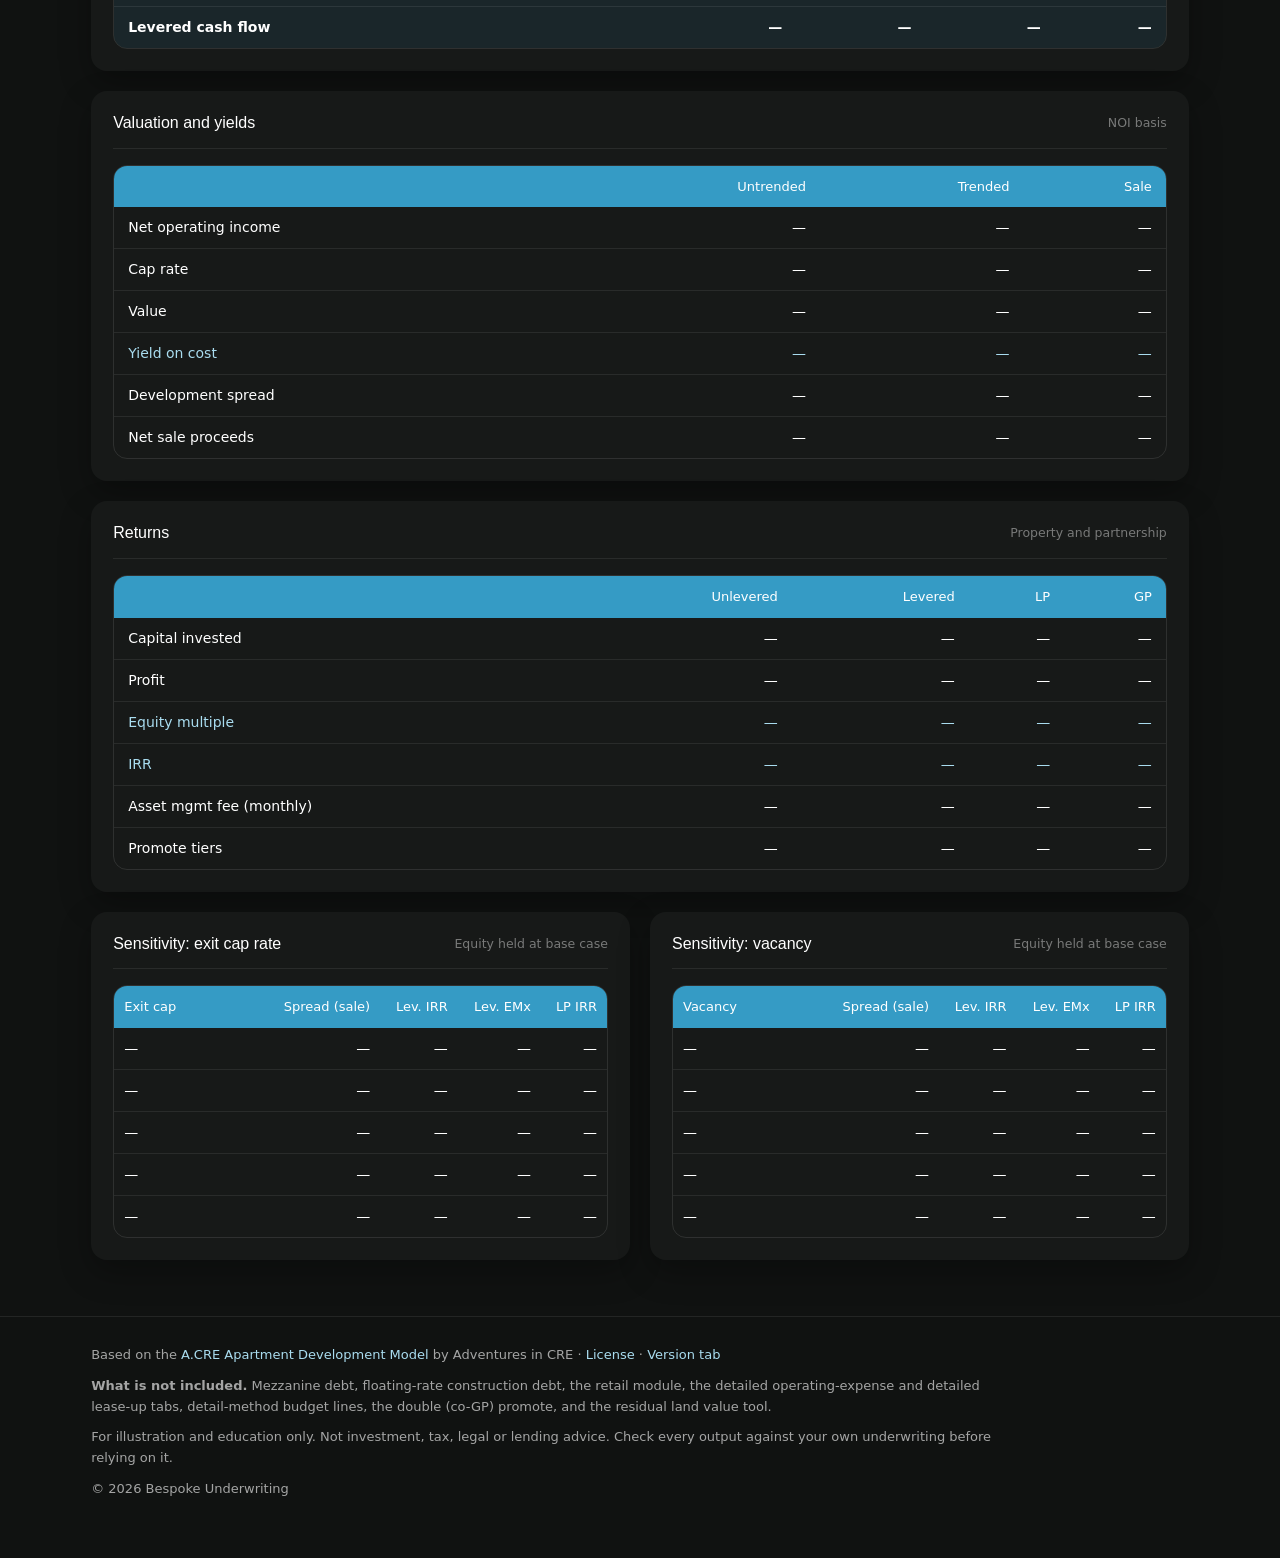
==== commit 37dc78a1: "Add Parking lot surface sitework line; optional #s= input-set loader; title-case section headings" ====
--- a/index.html
+++ b/index.html
@@ -38,7 +38,7 @@
   <!-- 1. Inputs -->
   <section class="sec" id="inputs">
     <div class="sec-head">
-      <div><span class="eyebrow">Step 1</span><h2><span class="pill">Inputs</span>Project <span class="accent">assumptions</span></h2></div>
+      <div><span class="eyebrow">Step One</span><h2><span class="pill">Inputs</span>Project <span class="accent">Assumptions</span></h2></div>
     </div>
     <div class="stack">
       <div id="inputGroups" class="stack"></div>
@@ -50,7 +50,7 @@
   <!-- 2. KPIs -->
   <section class="sec" id="results">
     <div class="sec-head">
-      <div><span class="eyebrow">Step 2</span><h2><span class="pill">Results</span>Key <span class="accent">metrics</span></h2></div>
+      <div><span class="eyebrow">Step Two</span><h2><span class="pill">Results</span>Key <span class="accent">Metrics</span></h2></div>
     </div>
     <div class="kpis" id="kpis"></div>
     <p class="kpi-def" id="kpiDef"></p>
@@ -58,7 +58,7 @@
 
   <!-- 3. Charts -->
   <section class="sec" id="charts">
-    <div class="sec-head"><div><span class="eyebrow">Step 3</span><h2><span class="pill">Charts</span>Budget, operations <span class="accent">and capital</span></h2></div></div>
+    <div class="sec-head"><div><span class="eyebrow">Step Three</span><h2><span class="pill">Charts</span>Budget, Operations <span class="accent">and Capital</span></h2></div></div>
     <div class="charts">
       <div class="card chart-card"><div class="card-h"><h3>Development Budget</h3><span class="v" id="c1v"></span></div><div class="chart" id="chBudget"></div><div class="legend" id="lgBudget"></div></div>
       <div class="card chart-card"><div class="card-h"><h3>Annual Operations</h3><span class="v" id="c2v"></span></div><div class="chart" id="chOps"></div><div class="legend" id="lgOps"></div></div>
@@ -69,7 +69,7 @@
 
   <!-- 4. Tables -->
   <section class="sec" id="tables">
-    <div class="sec-head"><div><span class="eyebrow">Step 4</span><h2><span class="pill">Tables</span>Detail <span class="accent">schedules</span></h2></div></div>
+    <div class="sec-head"><div><span class="eyebrow">Step Four</span><h2><span class="pill">Tables</span>Detail <span class="accent">Schedules</span></h2></div></div>
     <div class="stack">
       <div class="pair">
         <div class="card"><div class="card-h"><h3>Sources</h3><span class="v" id="srcTot"></span></div><div class="tw scroll"><table class="t" id="tSources"></table></div></div>
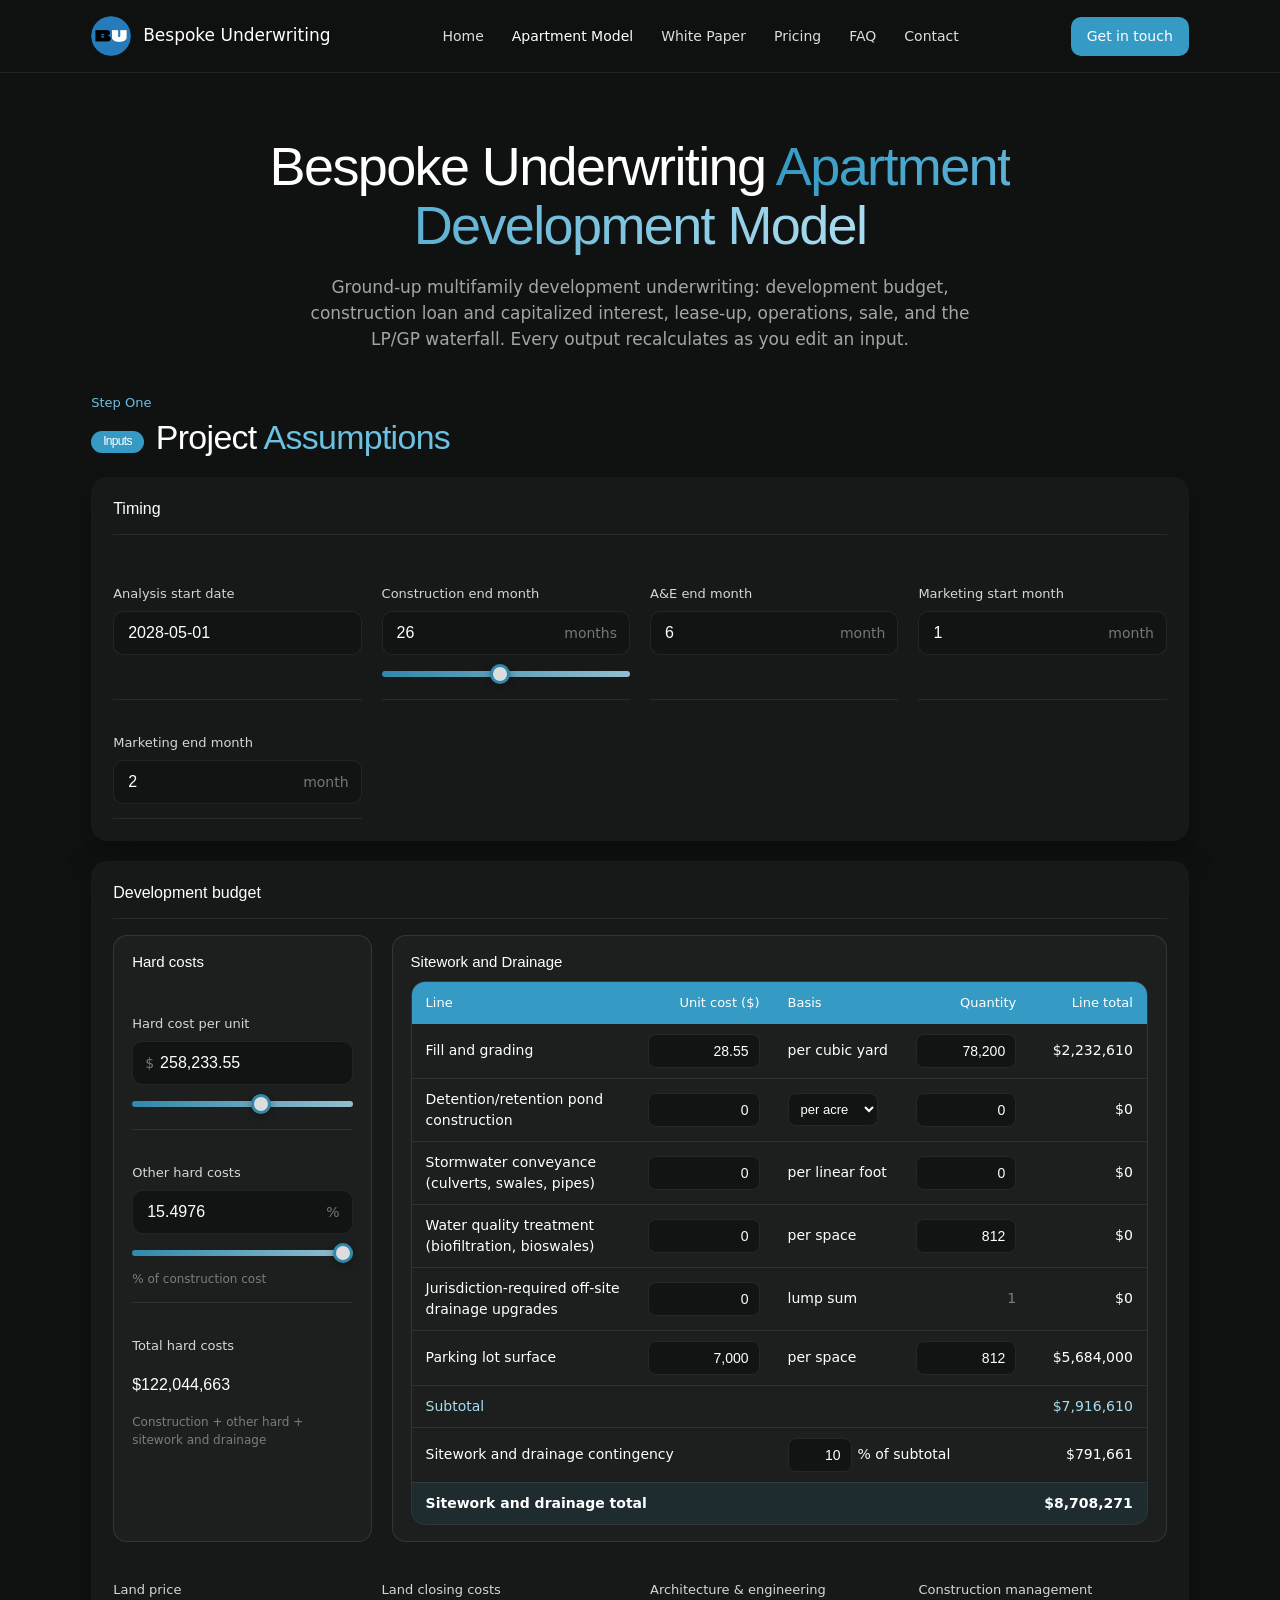
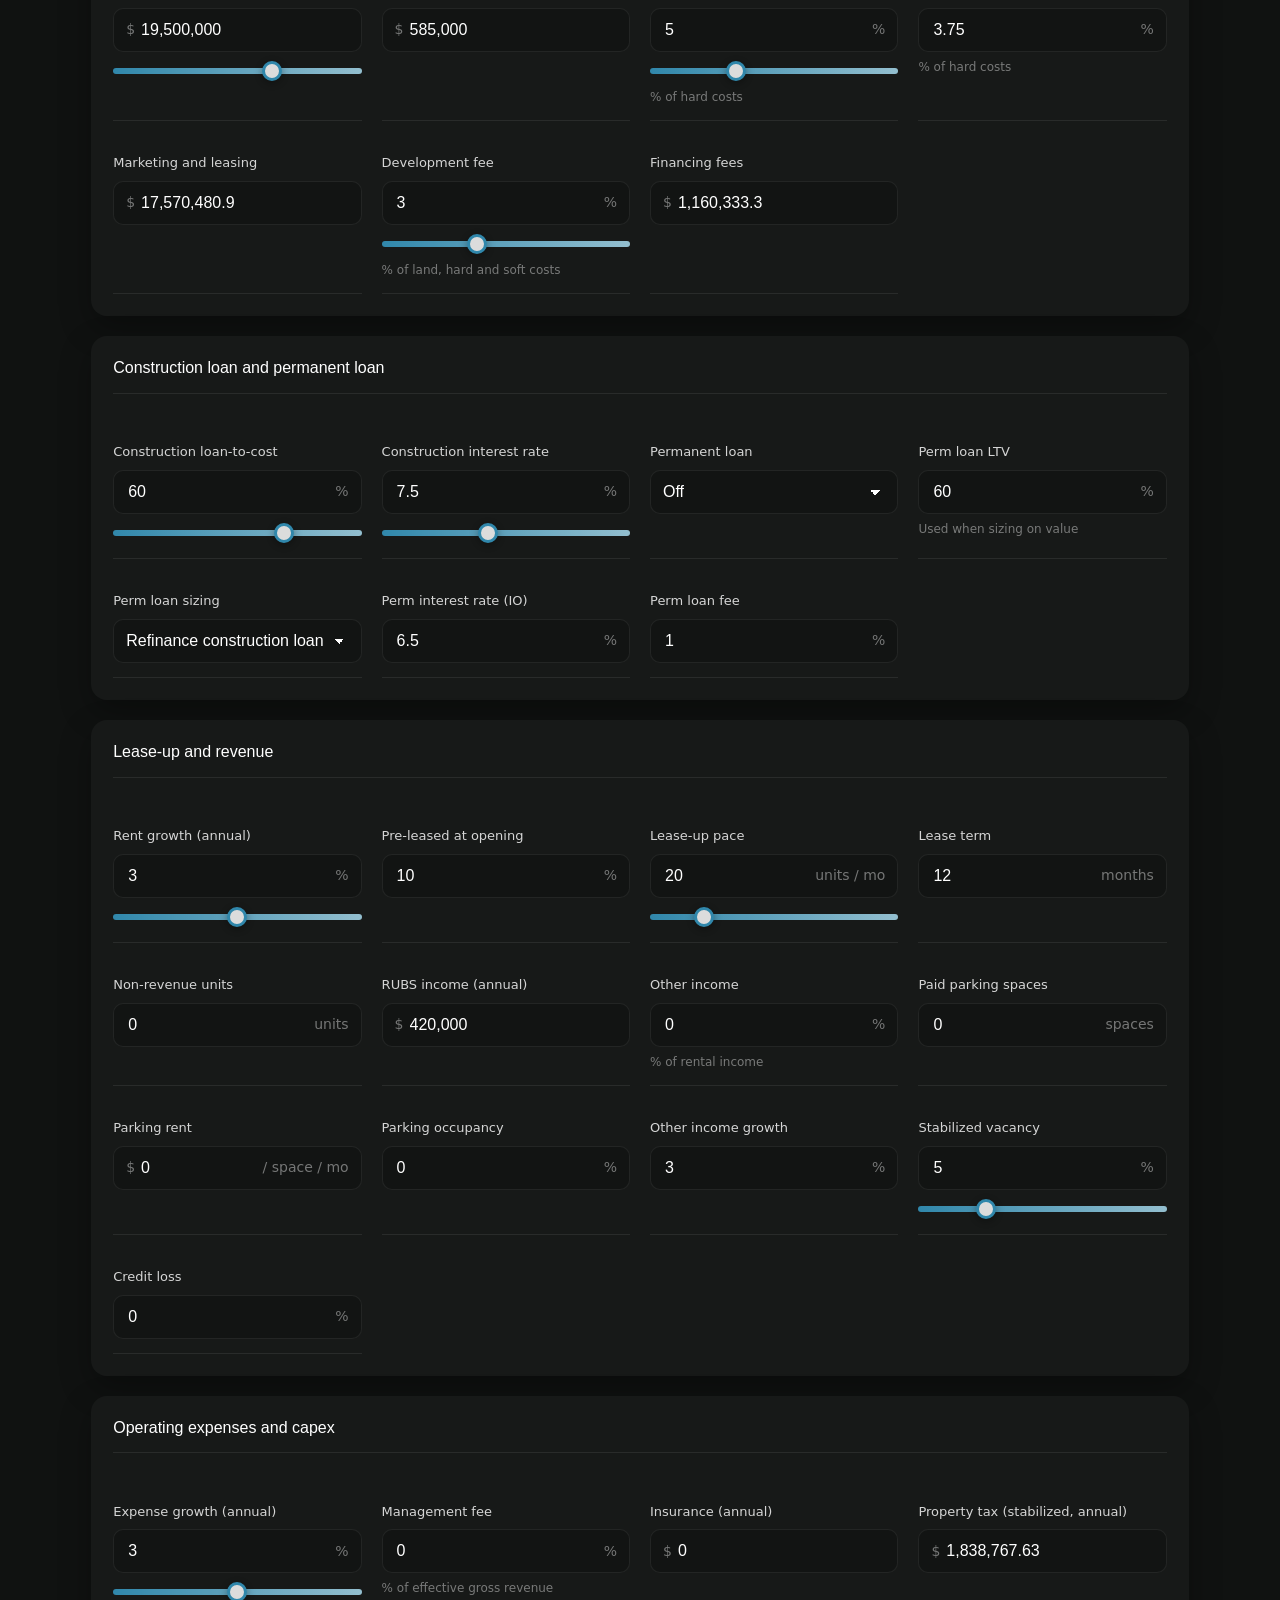
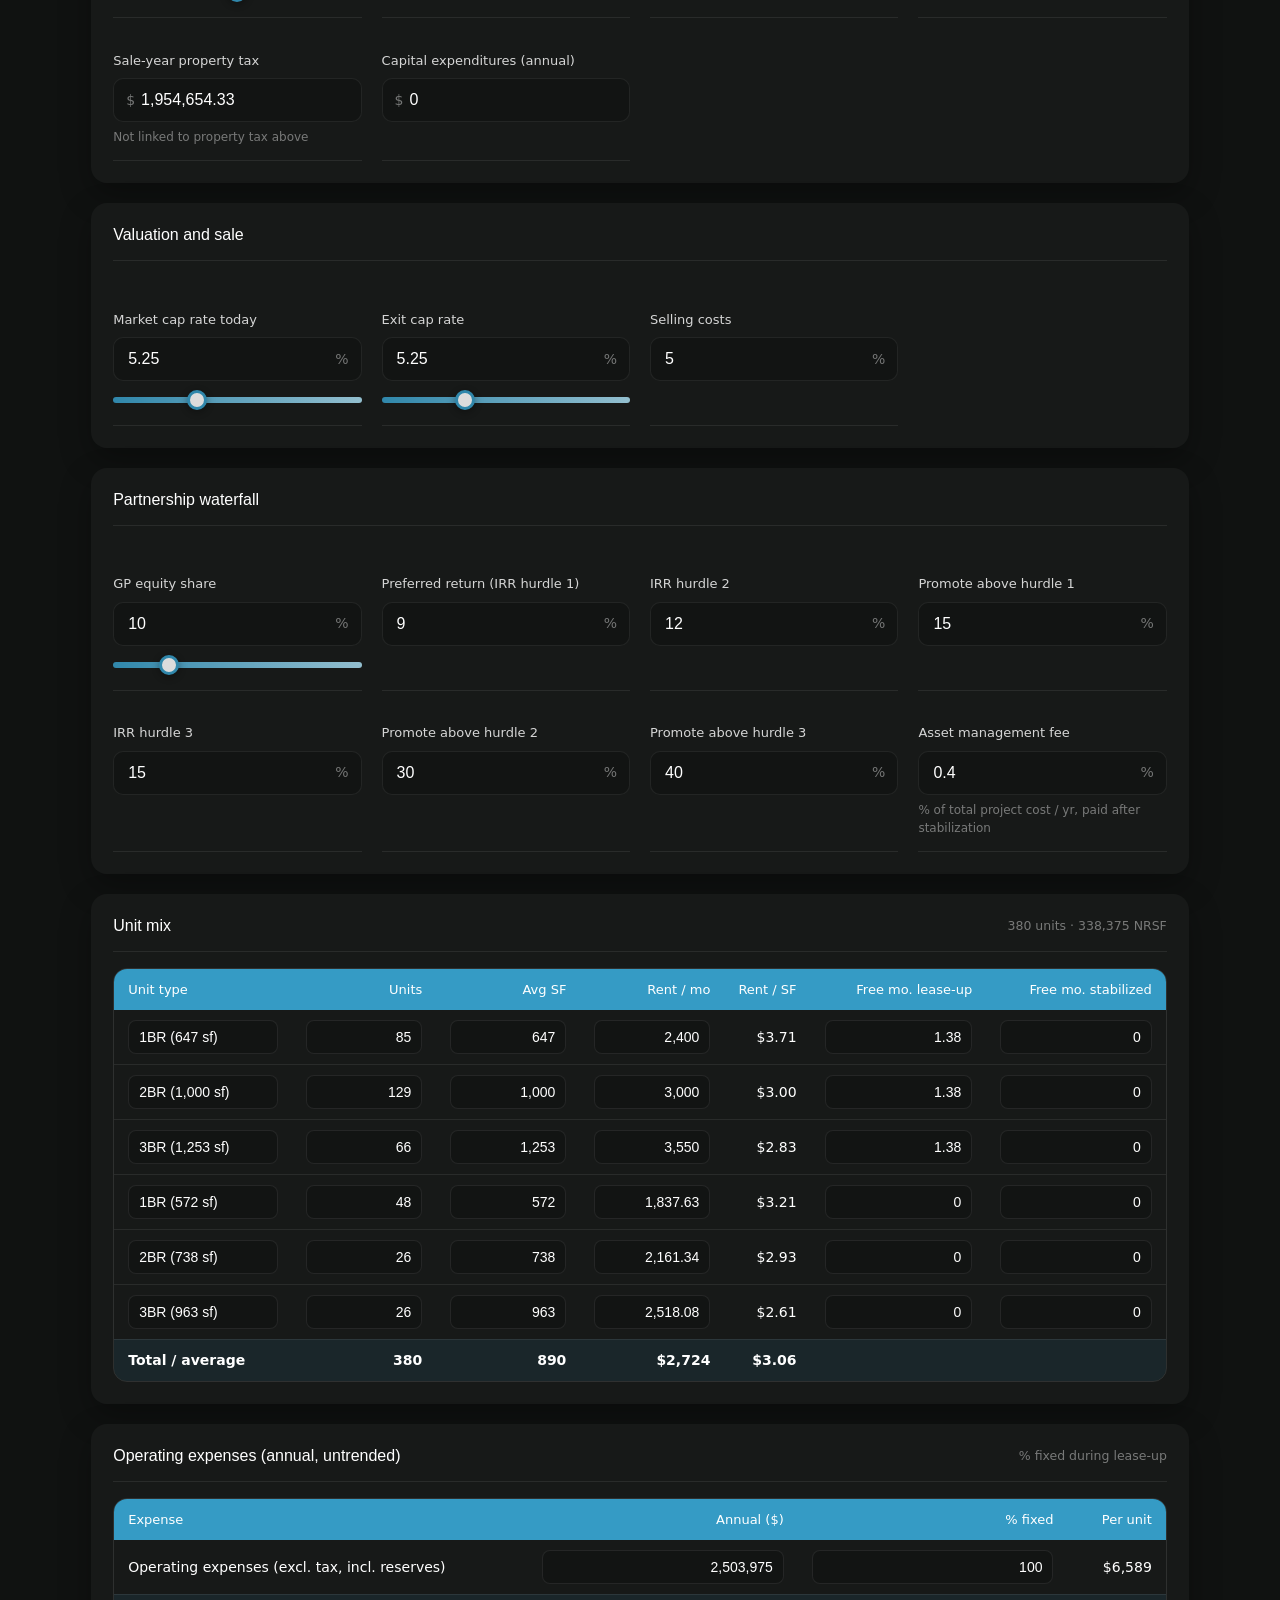
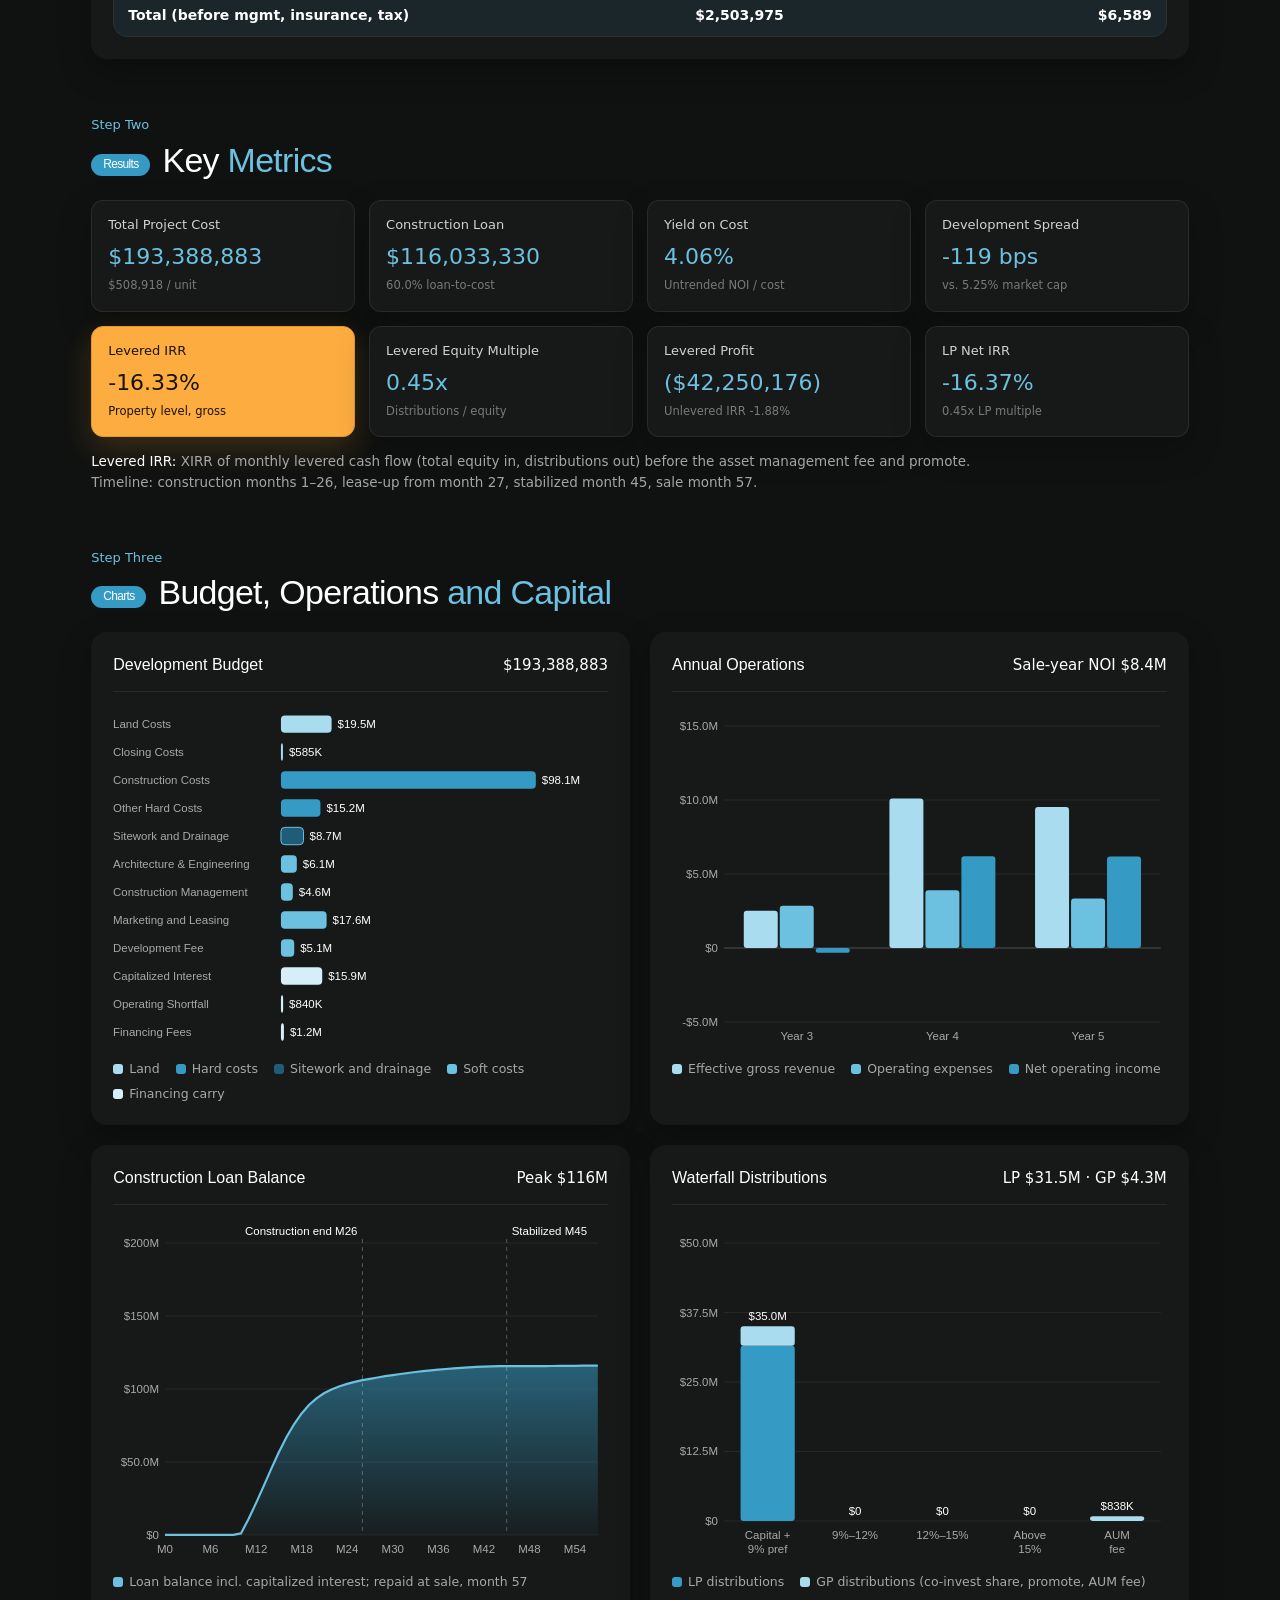
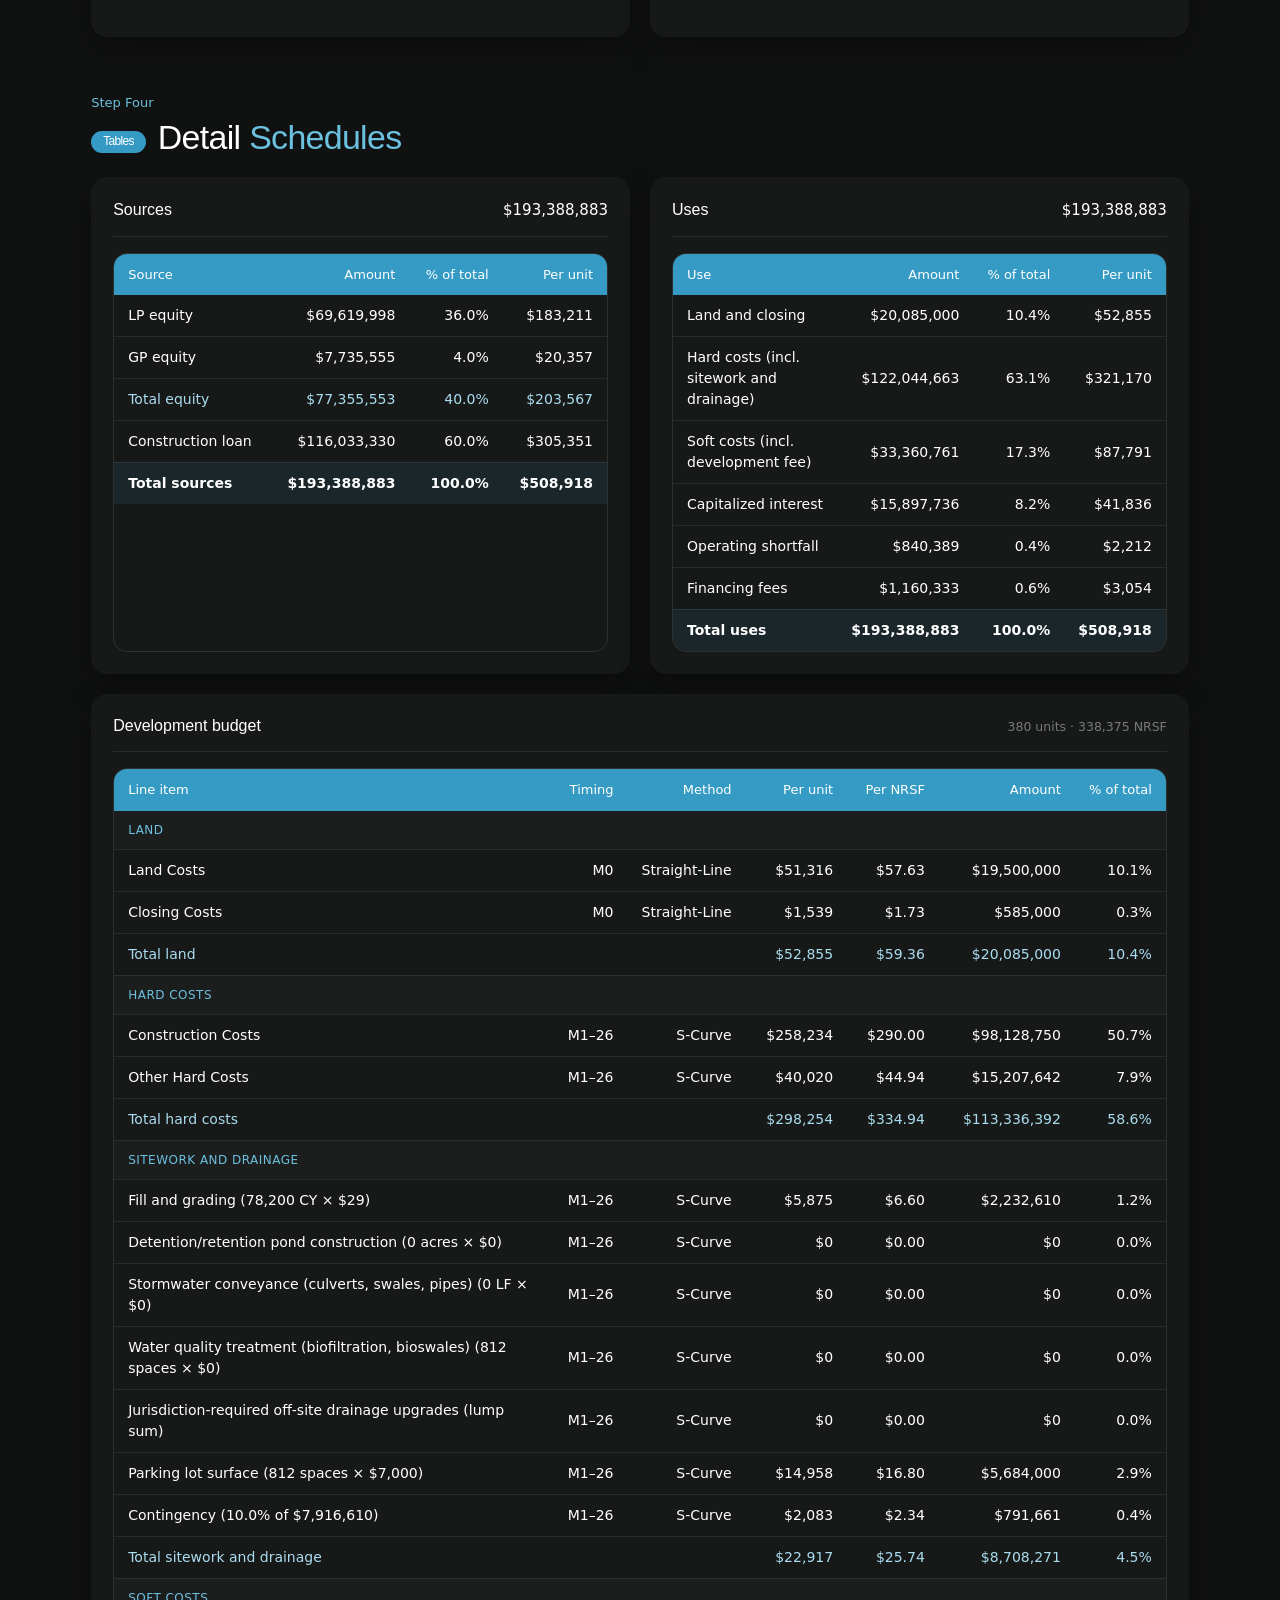
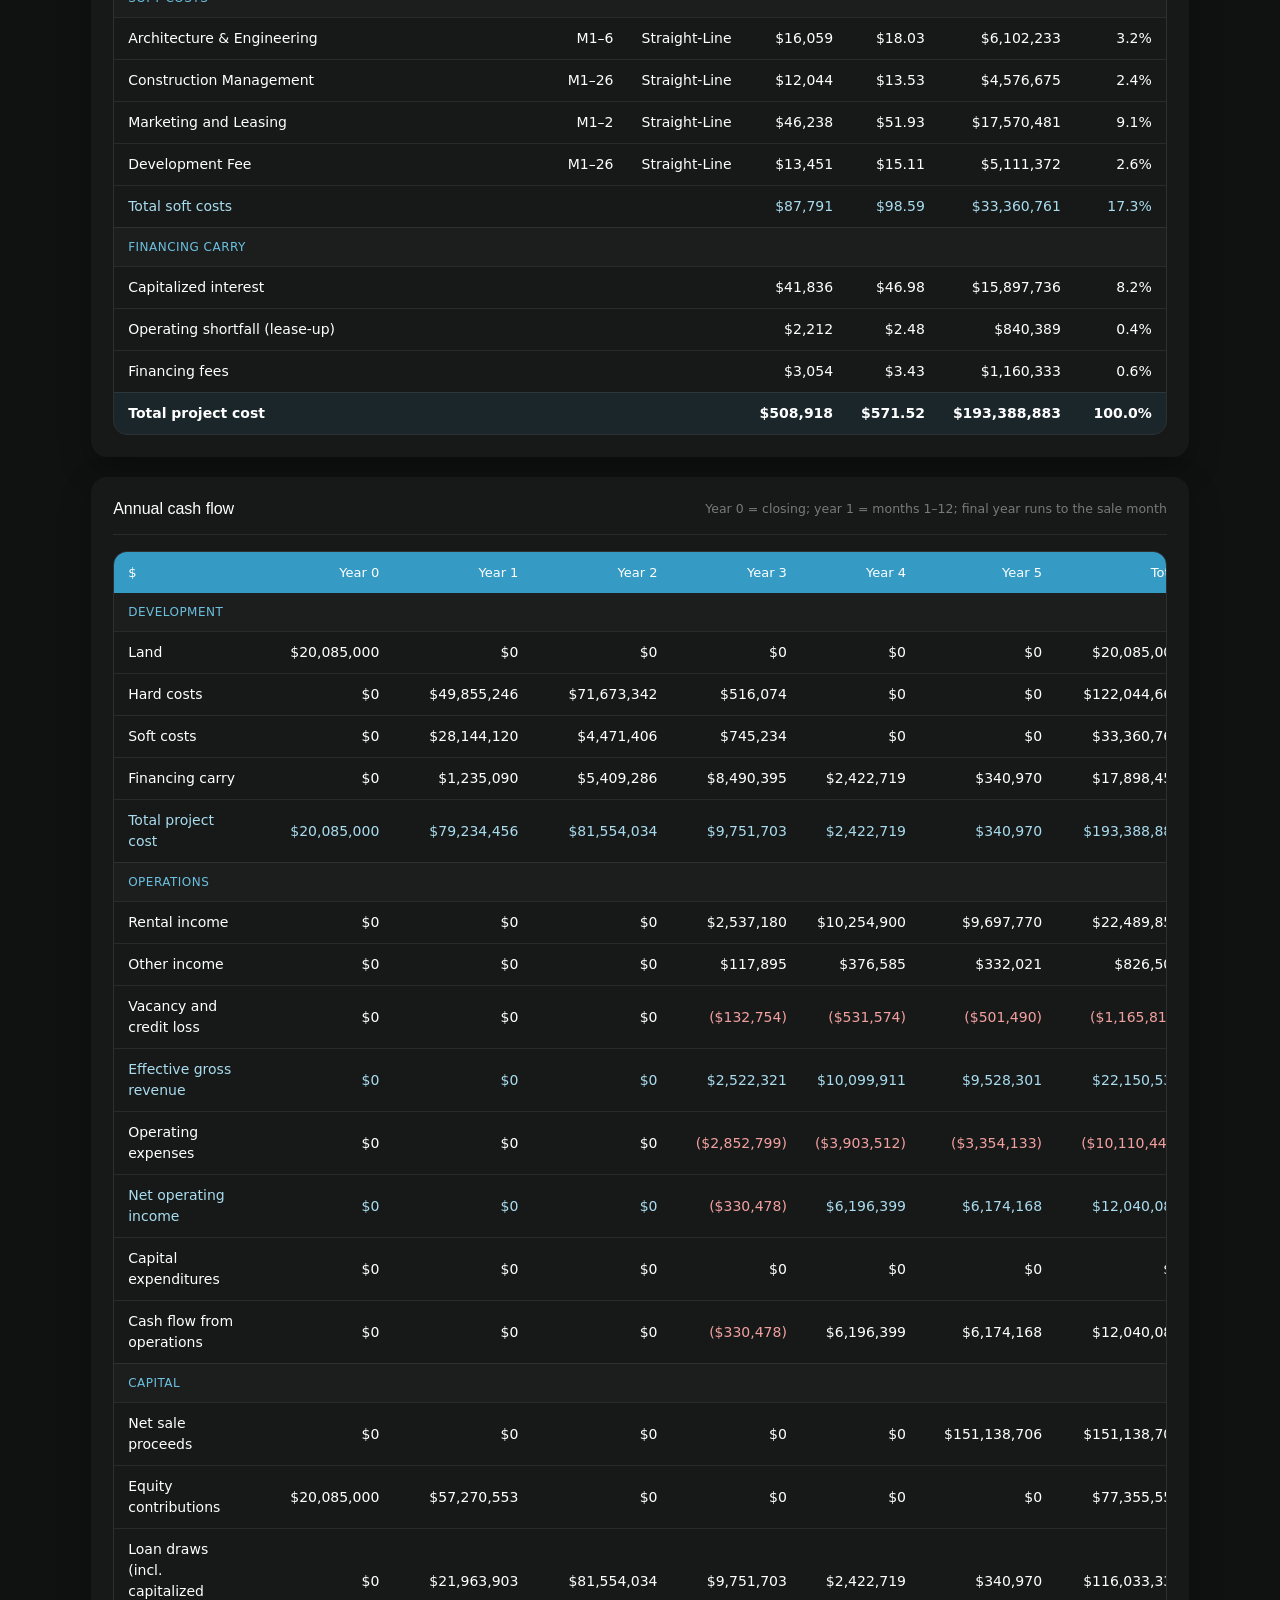
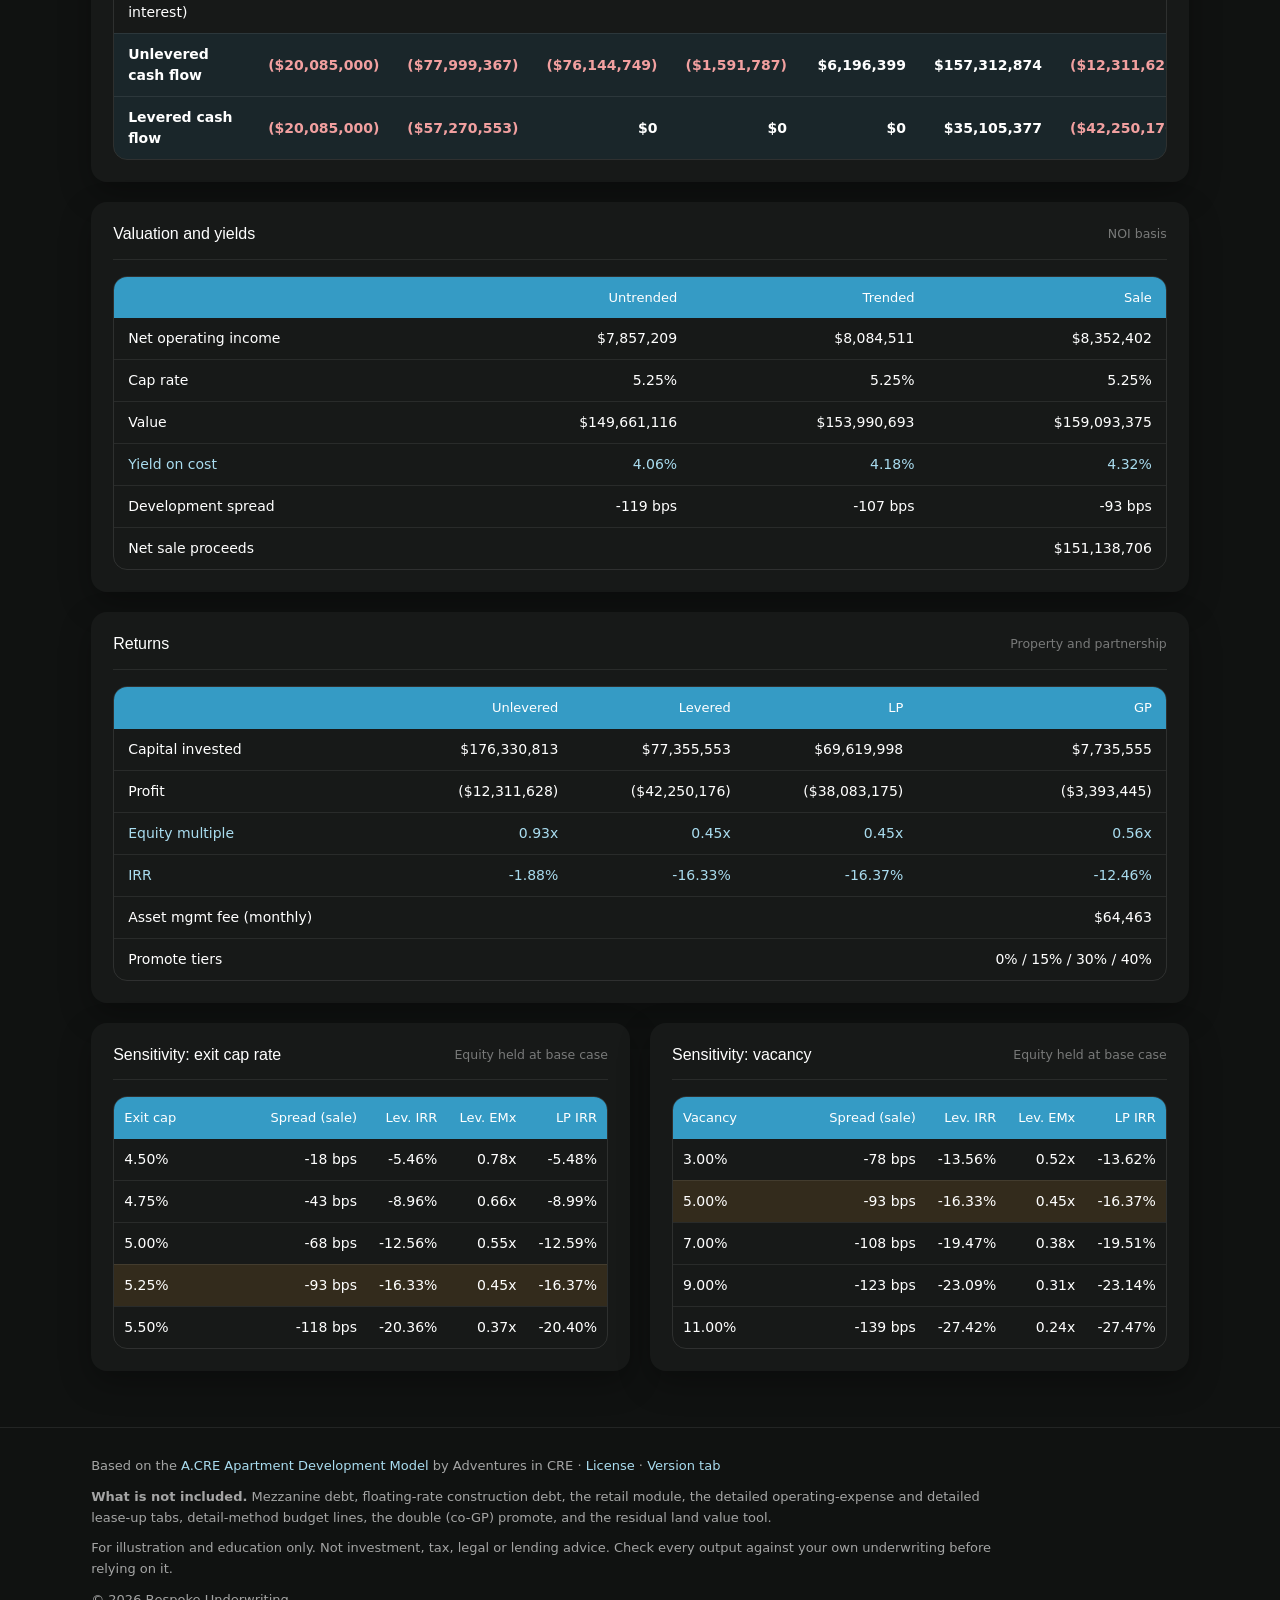
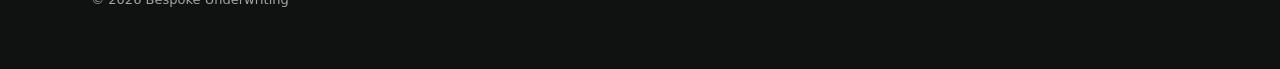
==== commit 0056f943: "Load a default 380-unit sample apartment development; remove hero credit line" ====
--- a/index.html
+++ b/index.html
@@ -32,7 +32,6 @@
   <section class="hero">
     <h1>Bespoke Underwriting <span class="accent">Apartment Development Model</span></h1>
     <p class="lede">Ground-up multifamily development underwriting: development budget, construction loan and capitalized interest, lease-up, operations, sale, and the LP/GP waterfall. Every output recalculates as you edit an input.</p>
-    <div class="credit">Based on the <a href="https://www.adventuresincre.com/apartment-development-model/" target="_blank" rel="noopener">A.CRE Apartment Development Model</a> by Adventures in CRE</div>
   </section>
 
   <!-- 1. Inputs -->
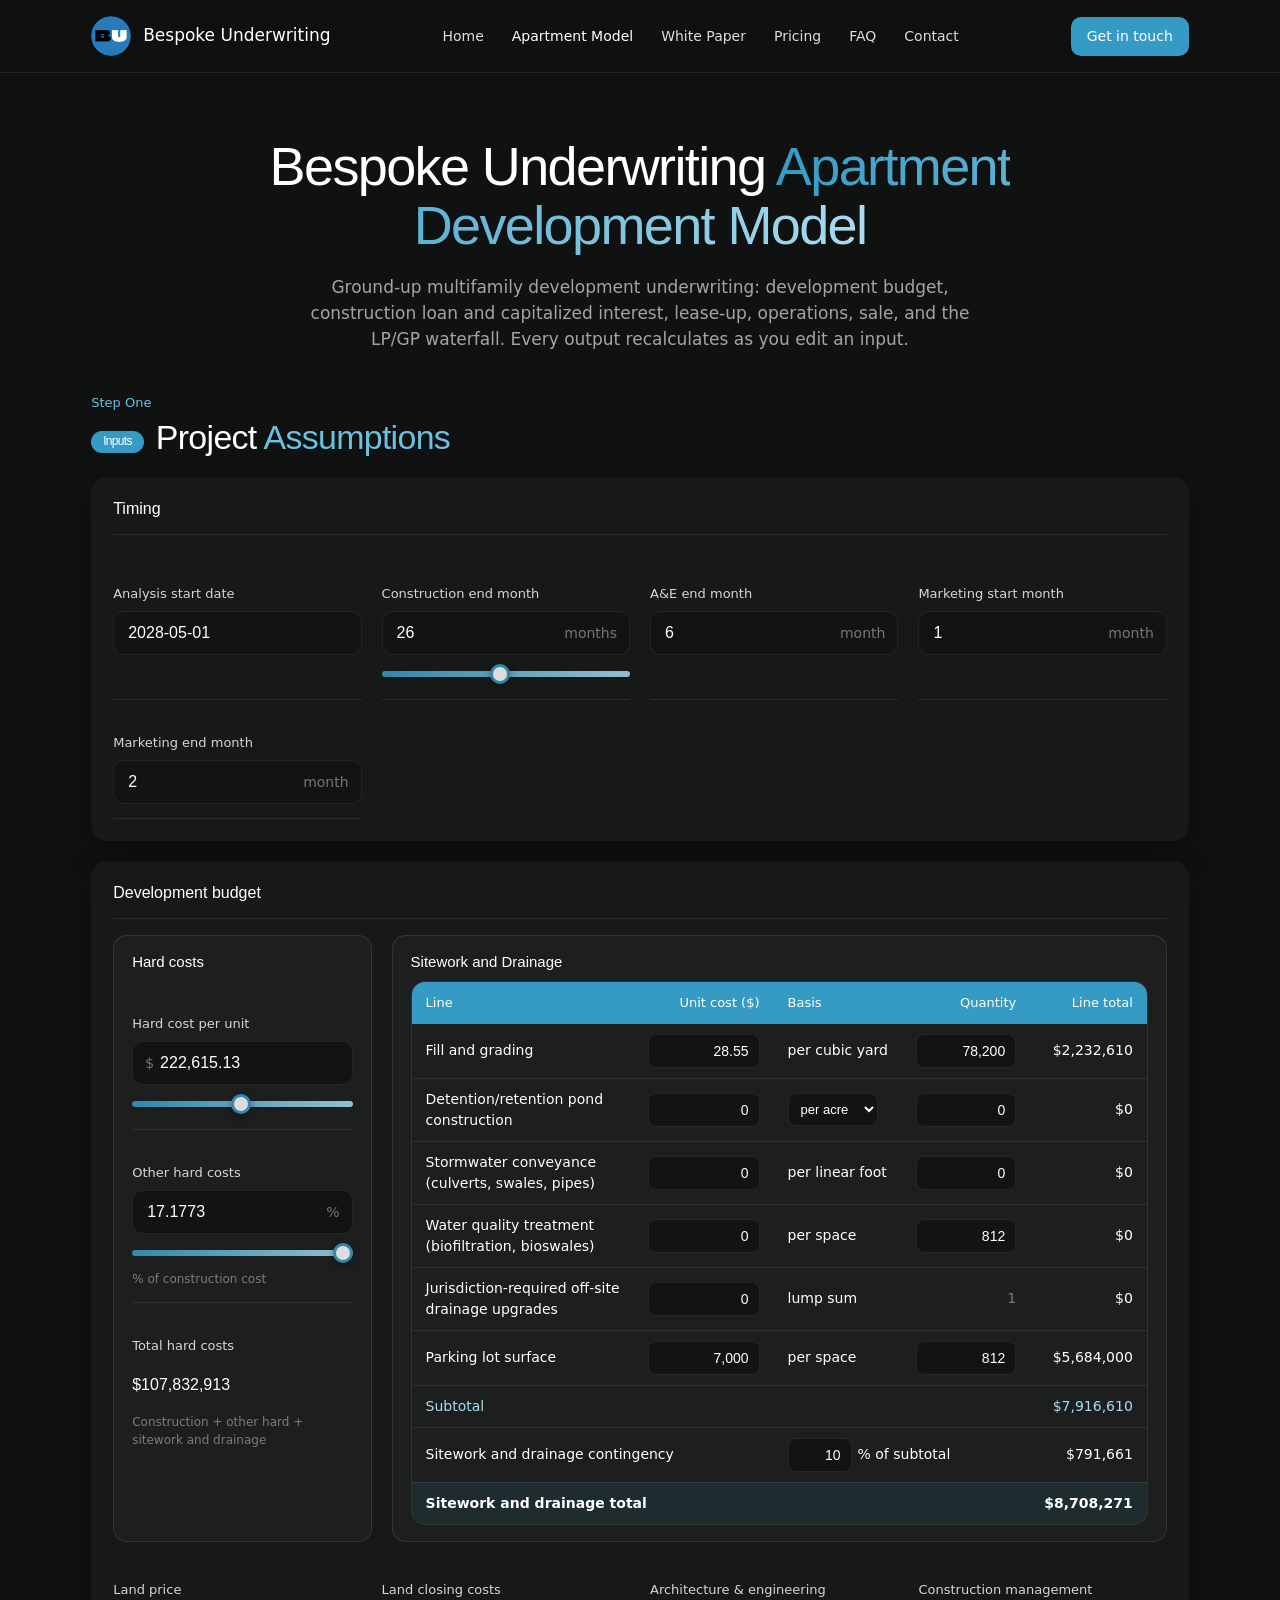
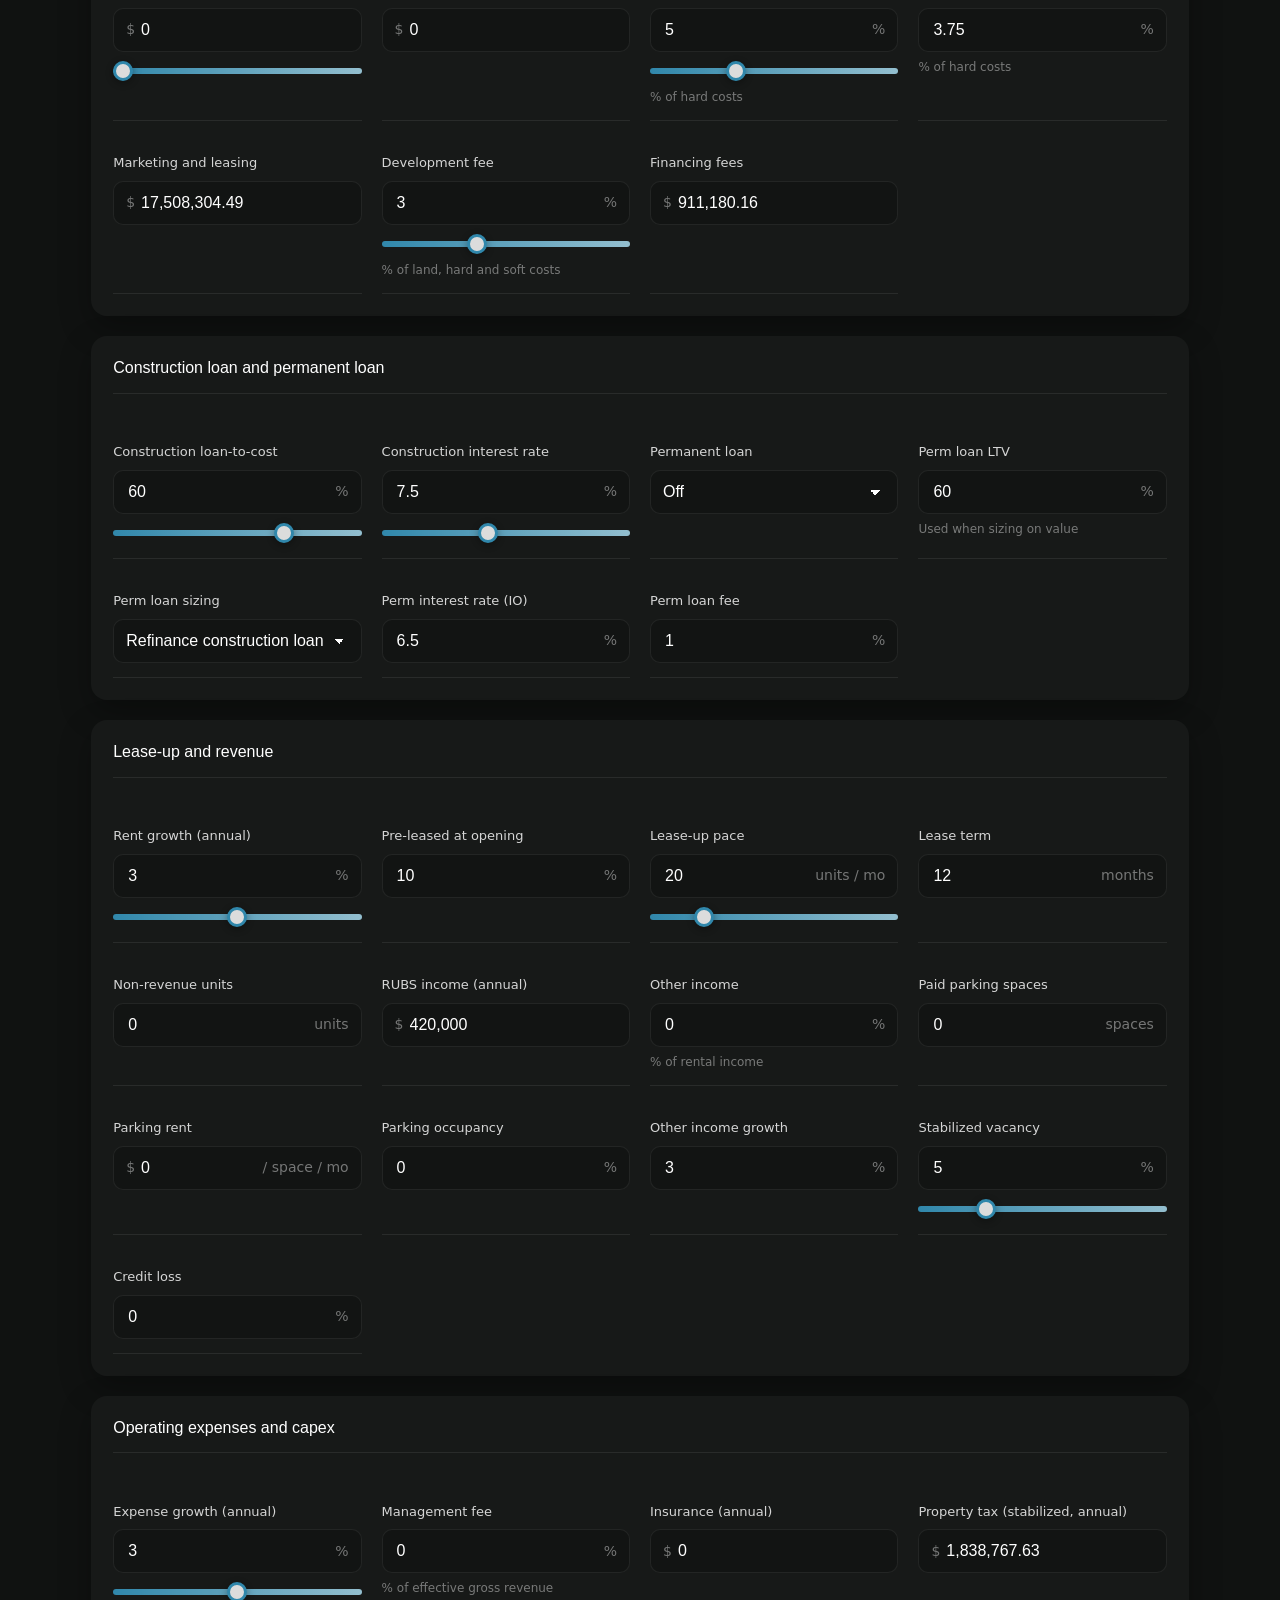
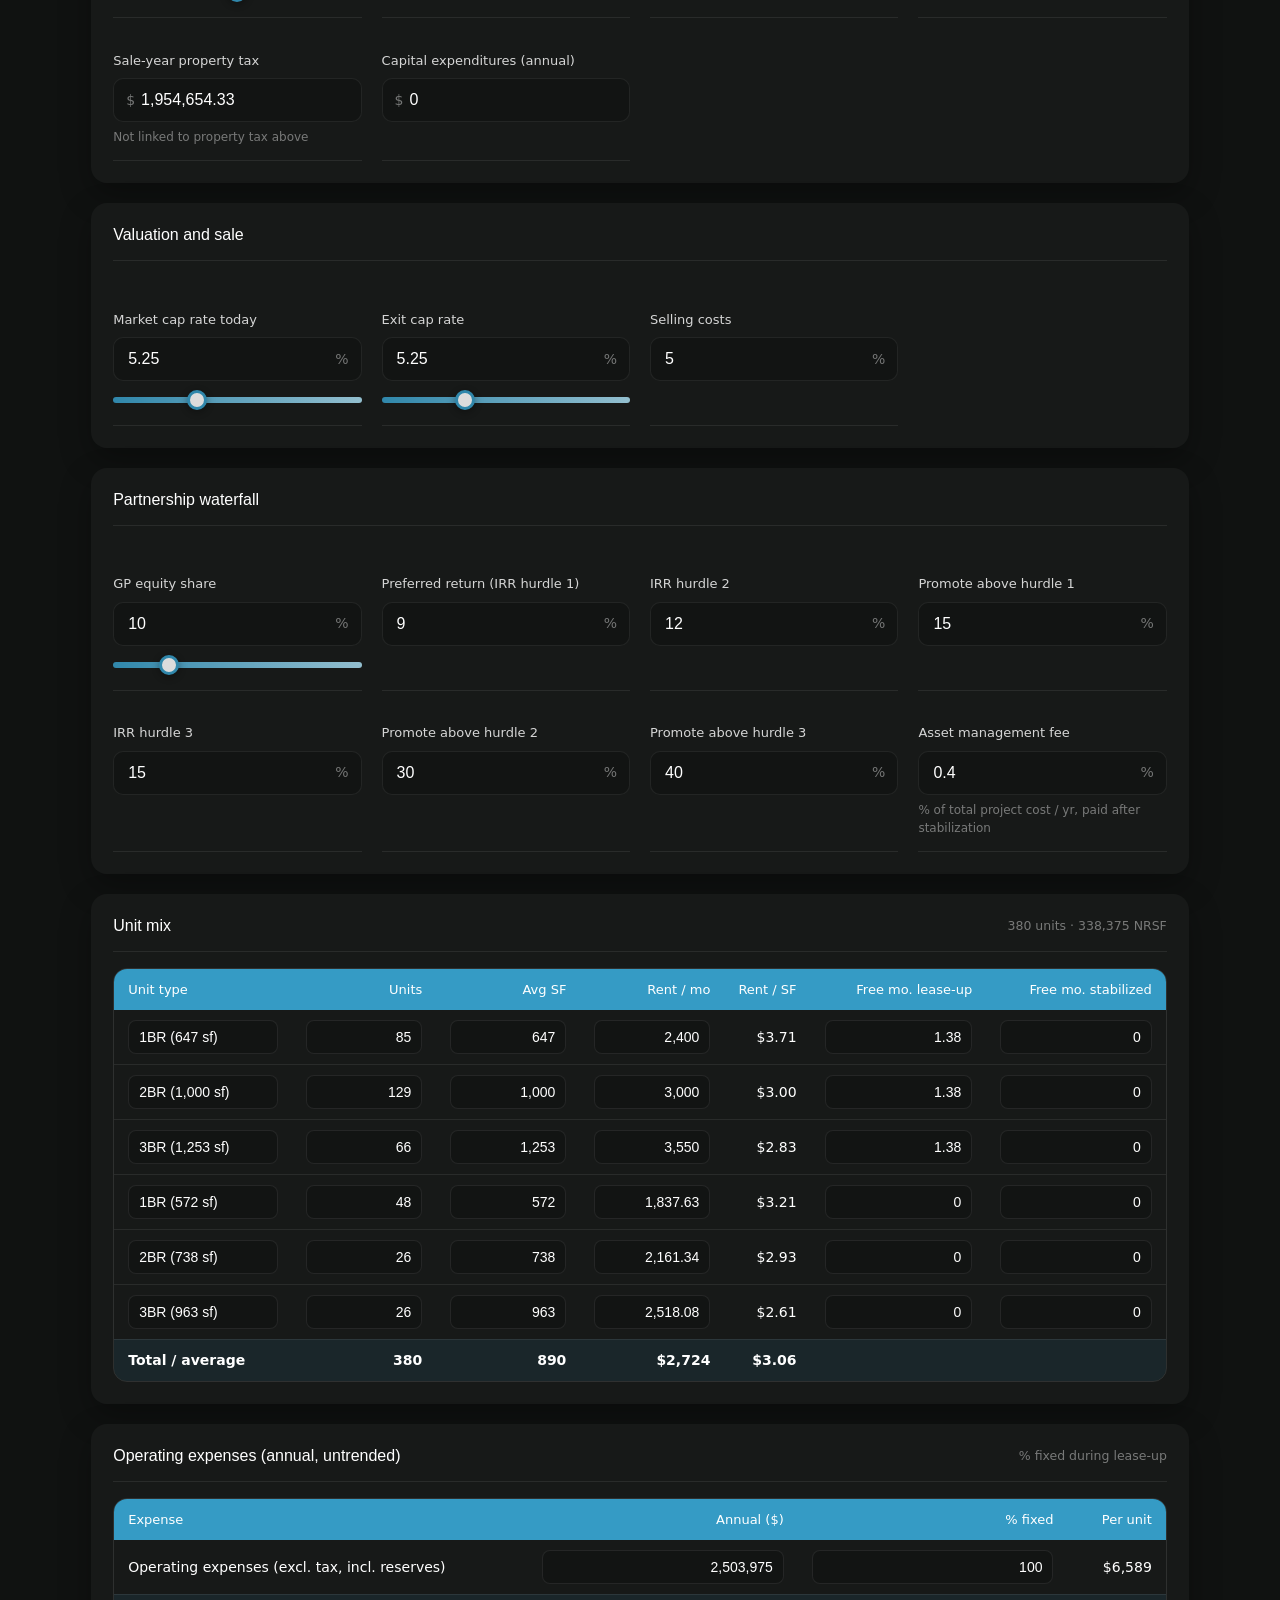
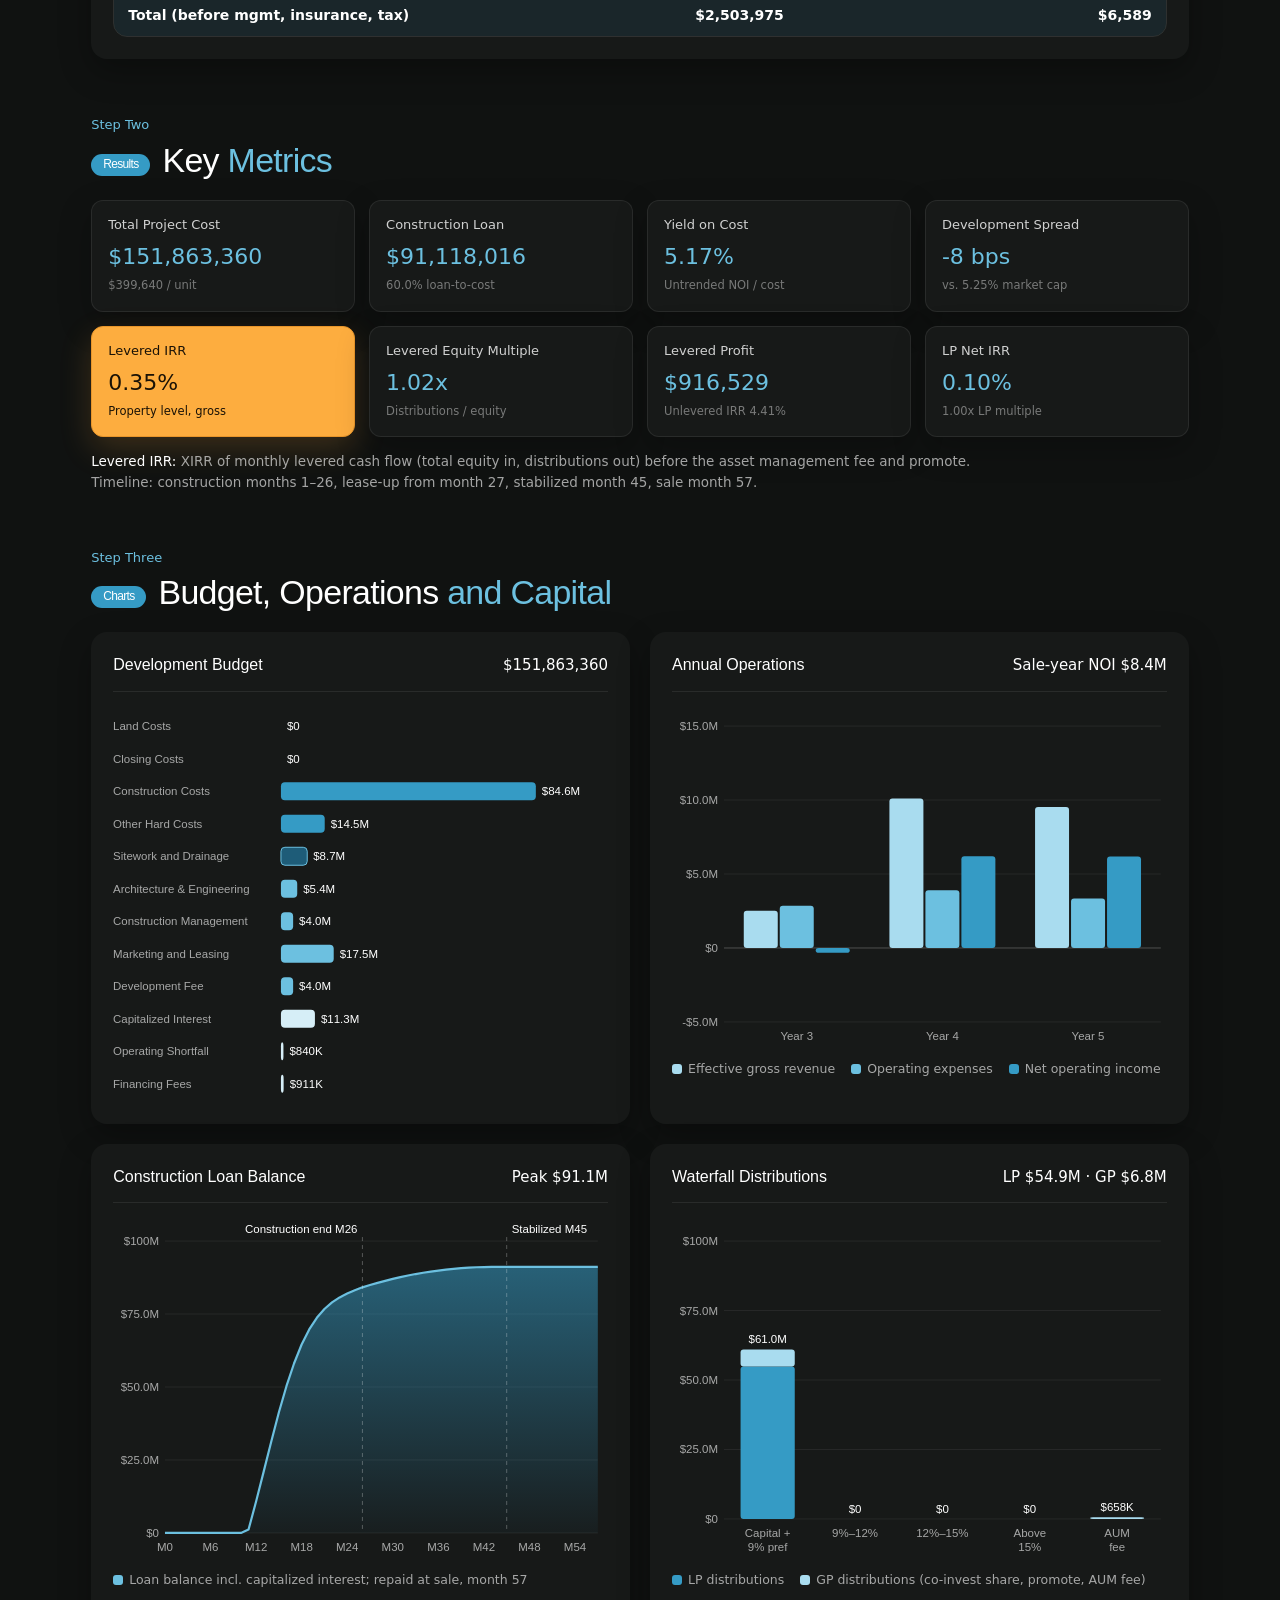
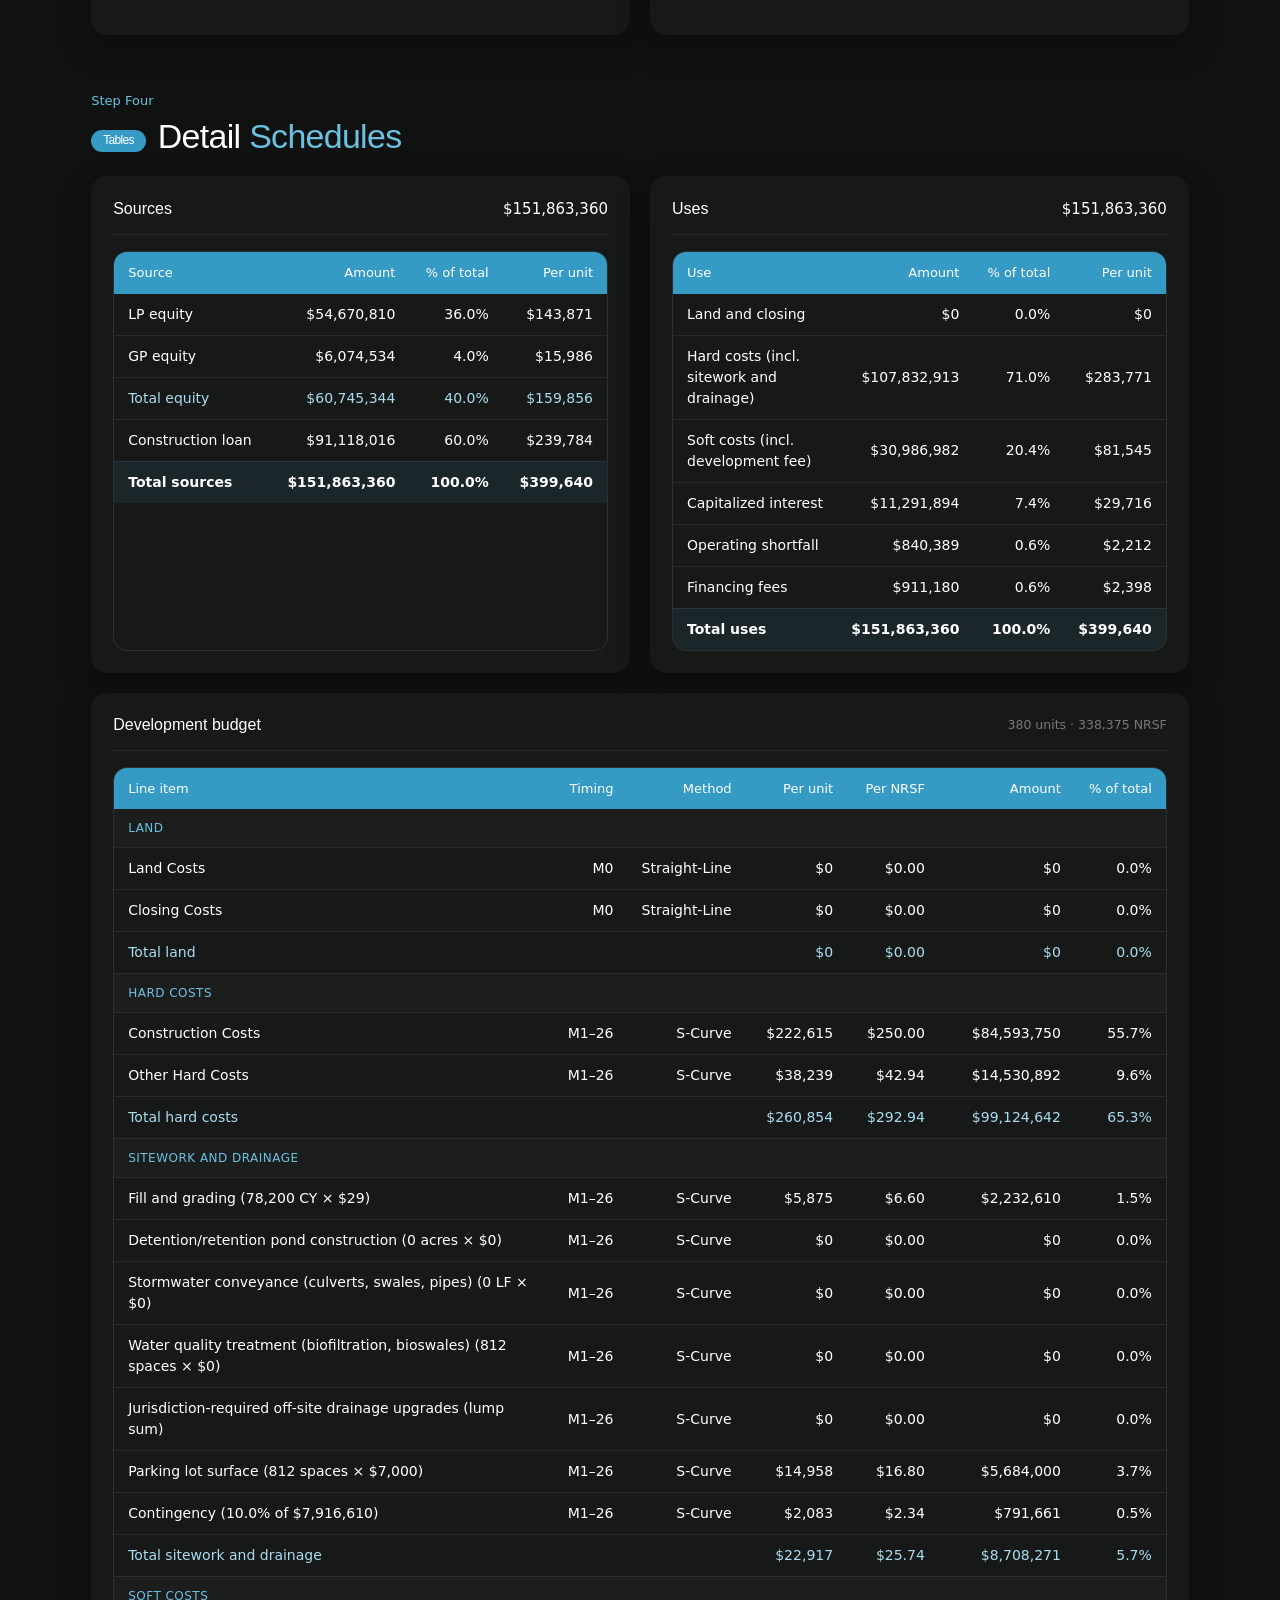
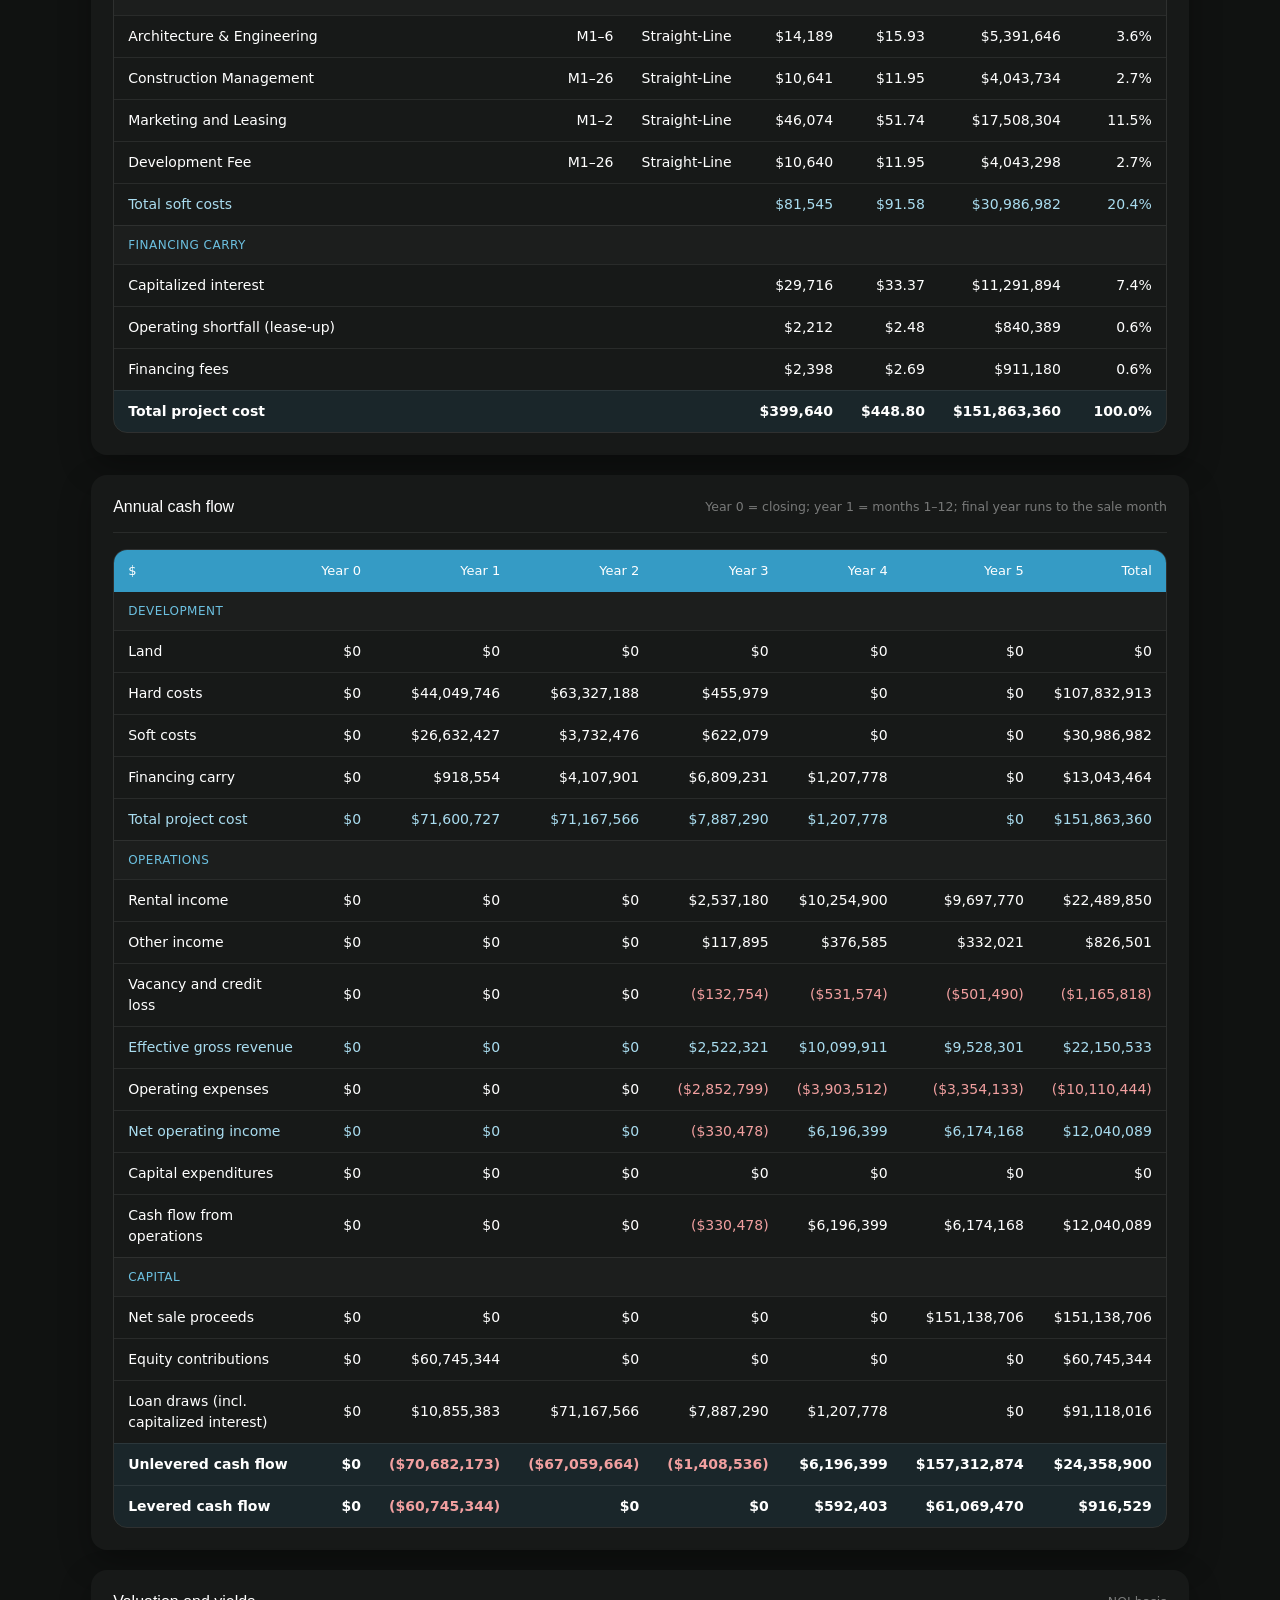
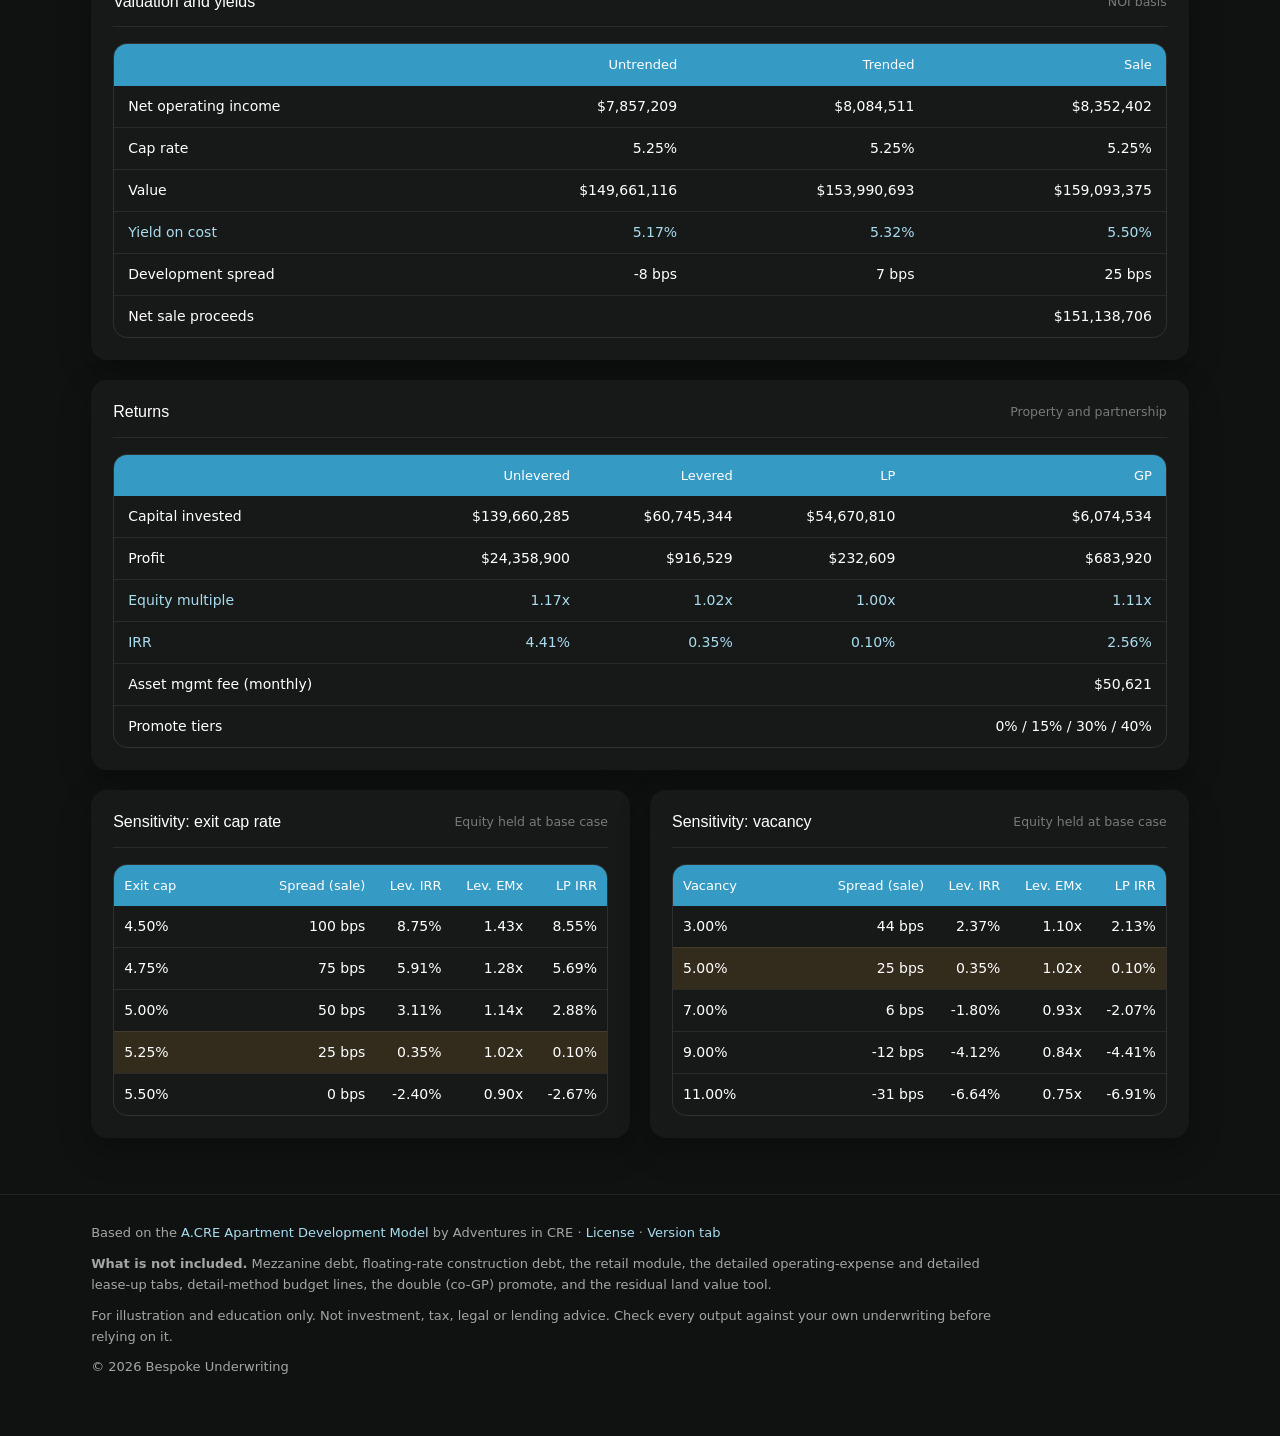
==== commit a01a34e3: "Update default deal inputs (land $0, $250/NRSF vertical); remove development budget chart legend" ====
--- a/index.html
+++ b/index.html
@@ -59,7 +59,7 @@
   <section class="sec" id="charts">
     <div class="sec-head"><div><span class="eyebrow">Step Three</span><h2><span class="pill">Charts</span>Budget, Operations <span class="accent">and Capital</span></h2></div></div>
     <div class="charts">
-      <div class="card chart-card"><div class="card-h"><h3>Development Budget</h3><span class="v" id="c1v"></span></div><div class="chart" id="chBudget"></div><div class="legend" id="lgBudget"></div></div>
+      <div class="card chart-card"><div class="card-h"><h3>Development Budget</h3><span class="v" id="c1v"></span></div><div class="chart" id="chBudget"></div></div>
       <div class="card chart-card"><div class="card-h"><h3>Annual Operations</h3><span class="v" id="c2v"></span></div><div class="chart" id="chOps"></div><div class="legend" id="lgOps"></div></div>
       <div class="card chart-card"><div class="card-h"><h3>Construction Loan Balance</h3><span class="v" id="c3v"></span></div><div class="chart" id="chLoan"></div><div class="legend" id="lgLoan"></div></div>
       <div class="card chart-card"><div class="card-h"><h3>Waterfall Distributions</h3><span class="v" id="c4v"></span></div><div class="chart" id="chWf"></div><div class="legend" id="lgWf"></div></div>
--- a/css/app.css
+++ b/css/app.css
@@ -151,3 +151,5 @@
 @media(max-width:640px){table.swt tr.tot{background:rgba(53,155,197,.10)}table.swt tr.tot td{background:transparent}}
 table.swt .inl input,.inl input{width:64px;min-width:64px;flex:0 0 64px}
 table.t.tight th,table.t.tight td{padding-left:10px;padding-right:10px}
+#chBudget{flex:1 1 auto;height:auto;min-height:340px}
+@media(max-width:900px){#chBudget{min-height:300px}}
